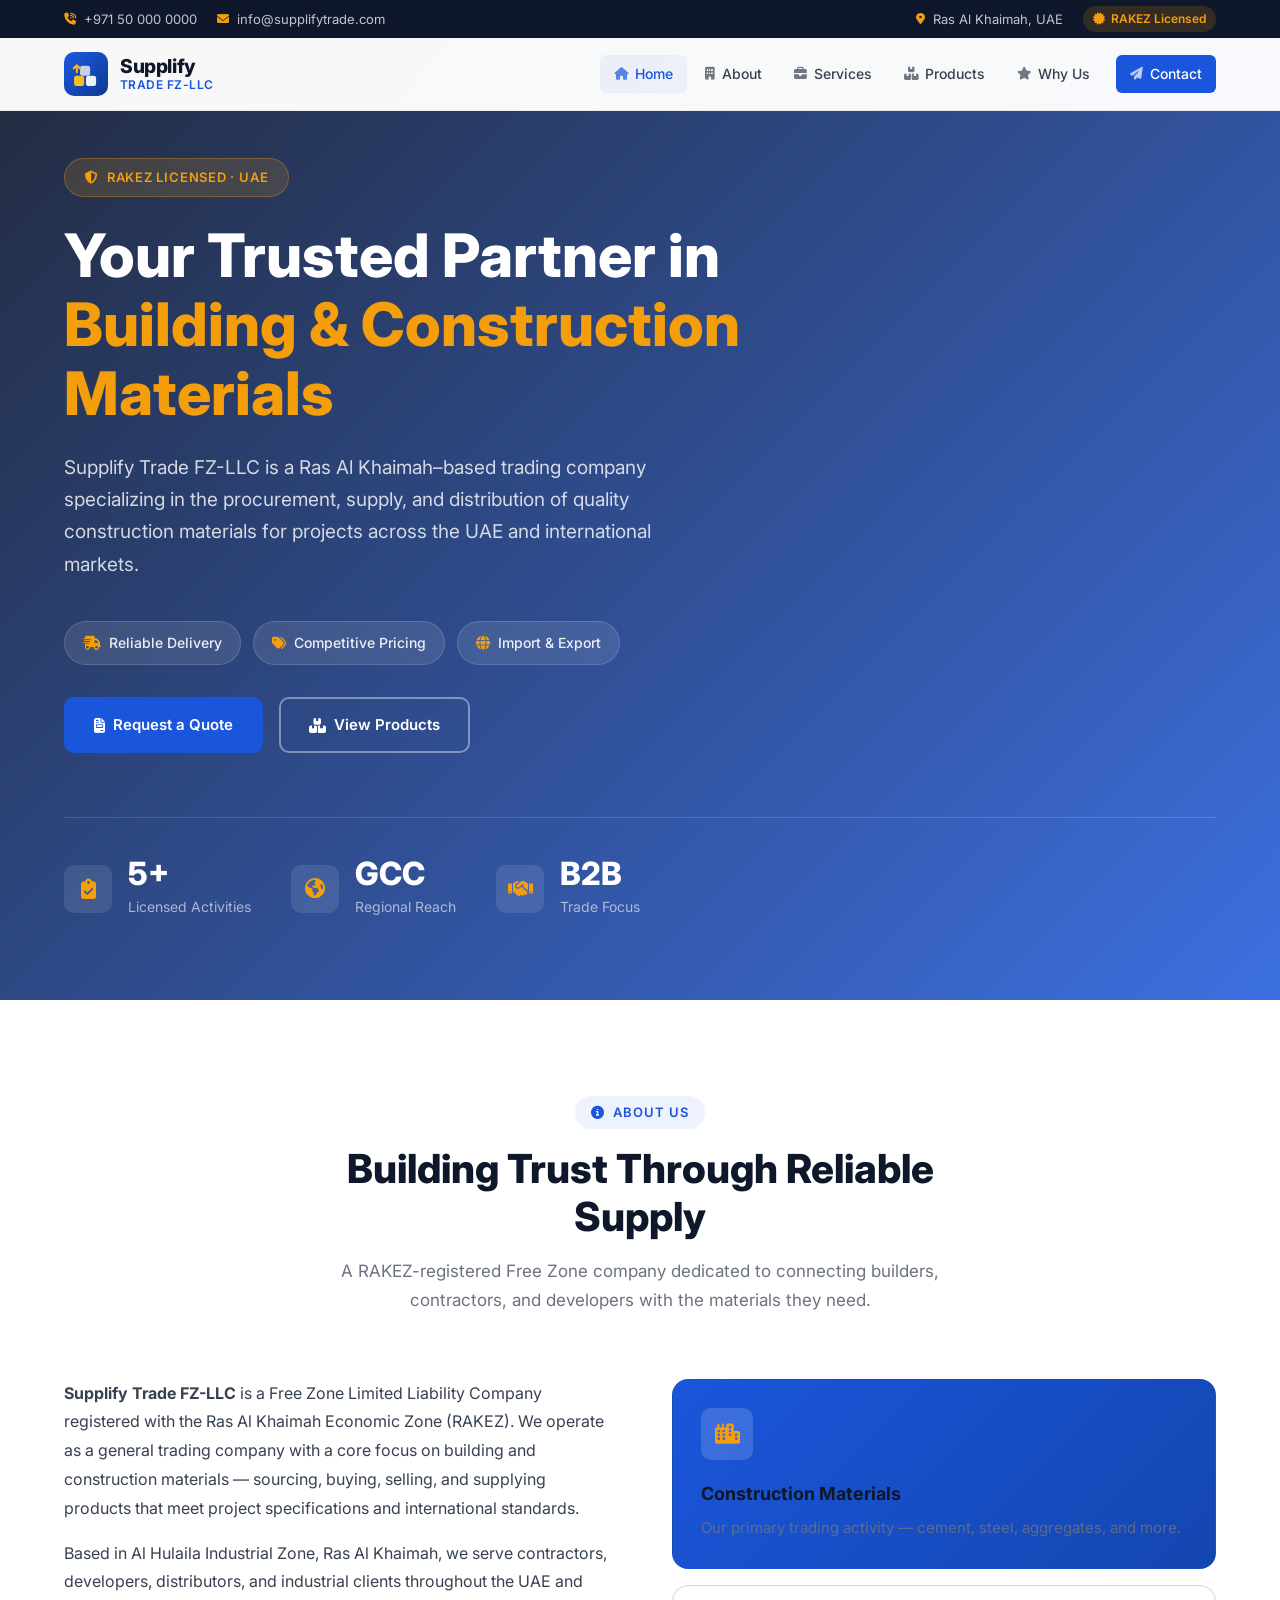
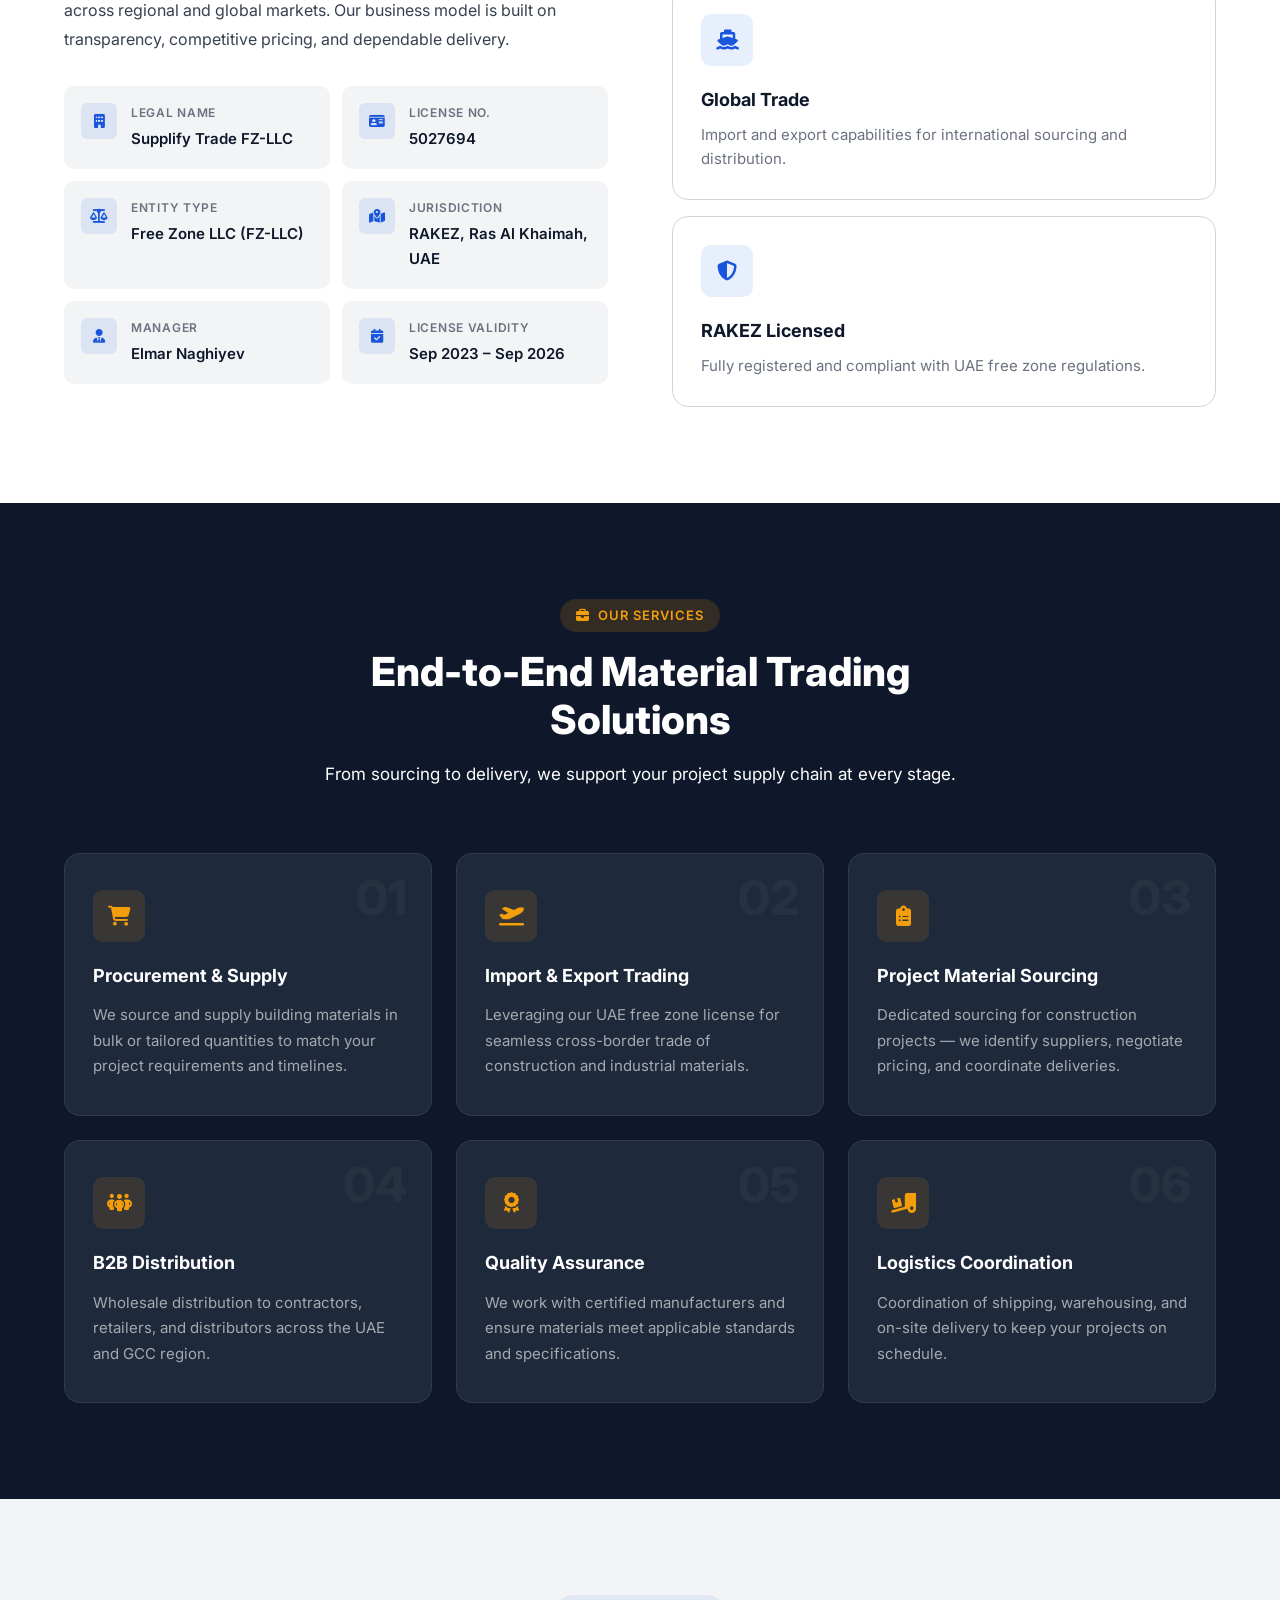
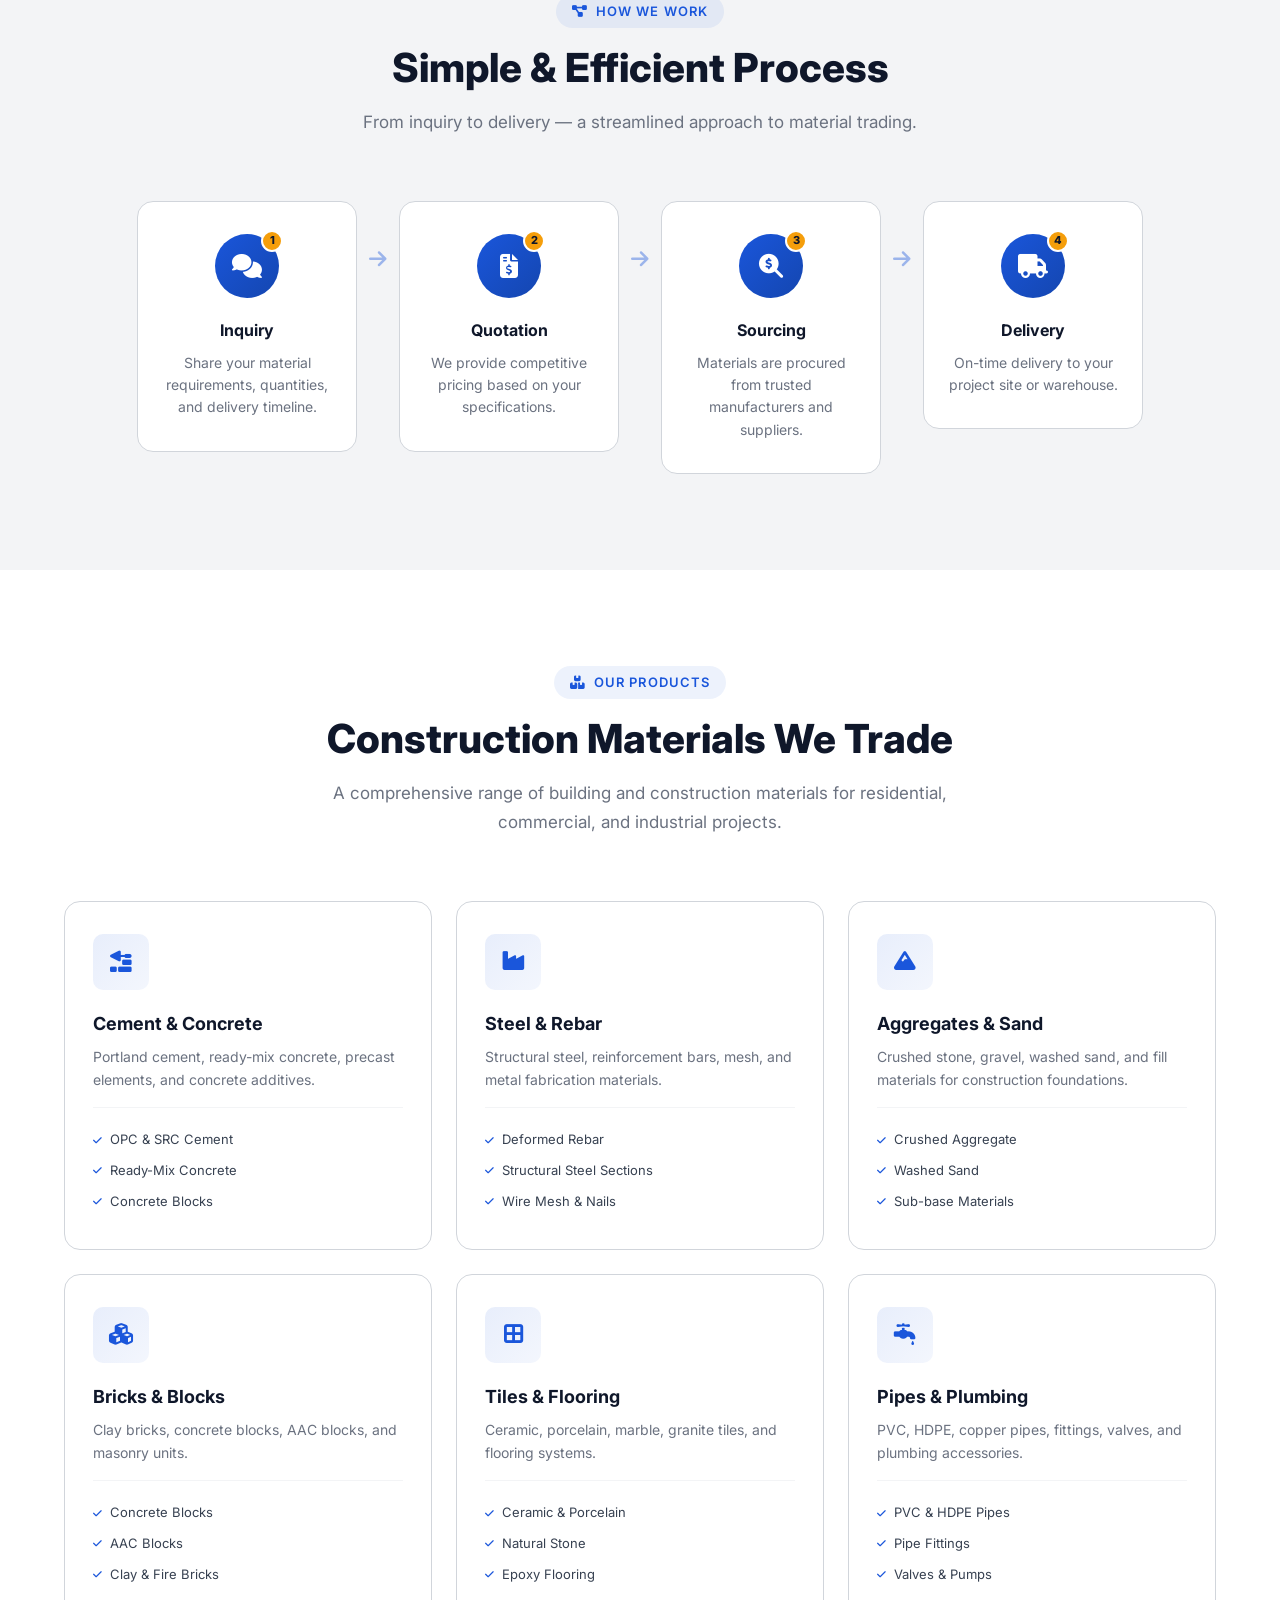
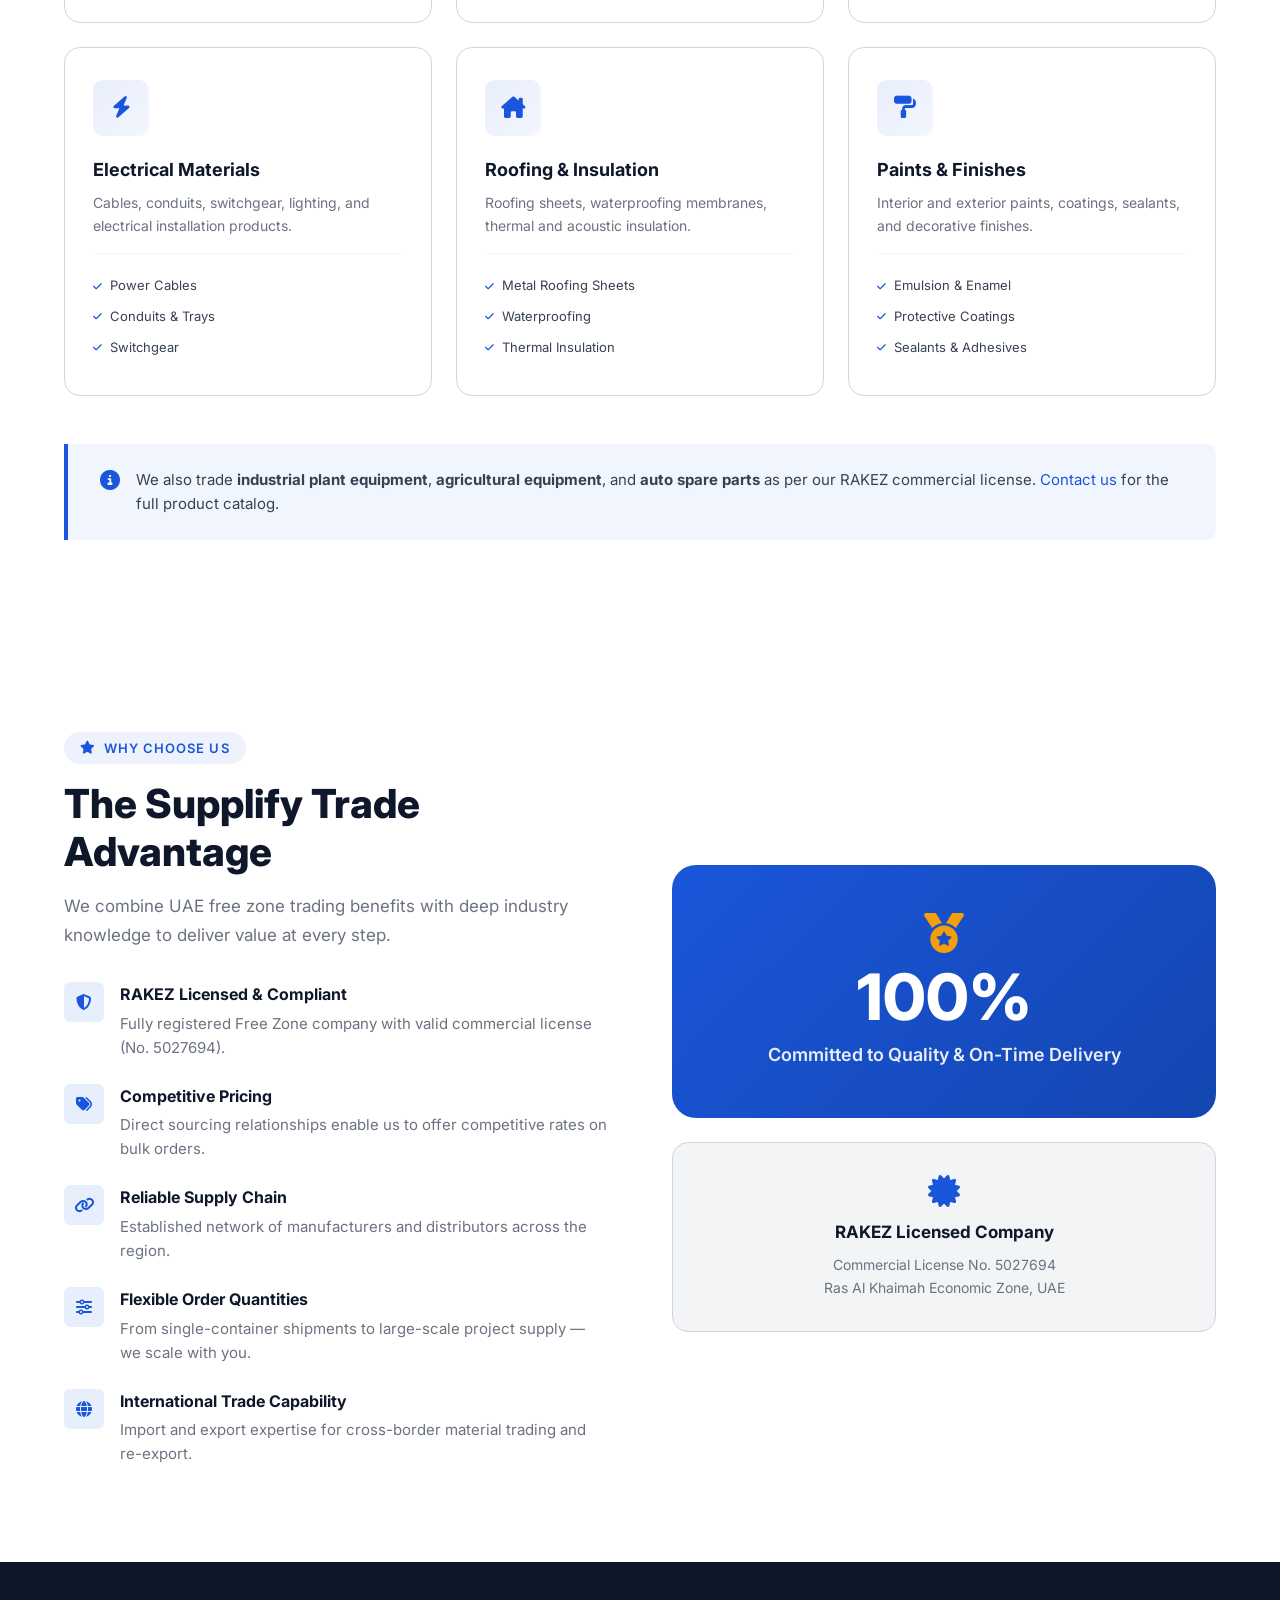
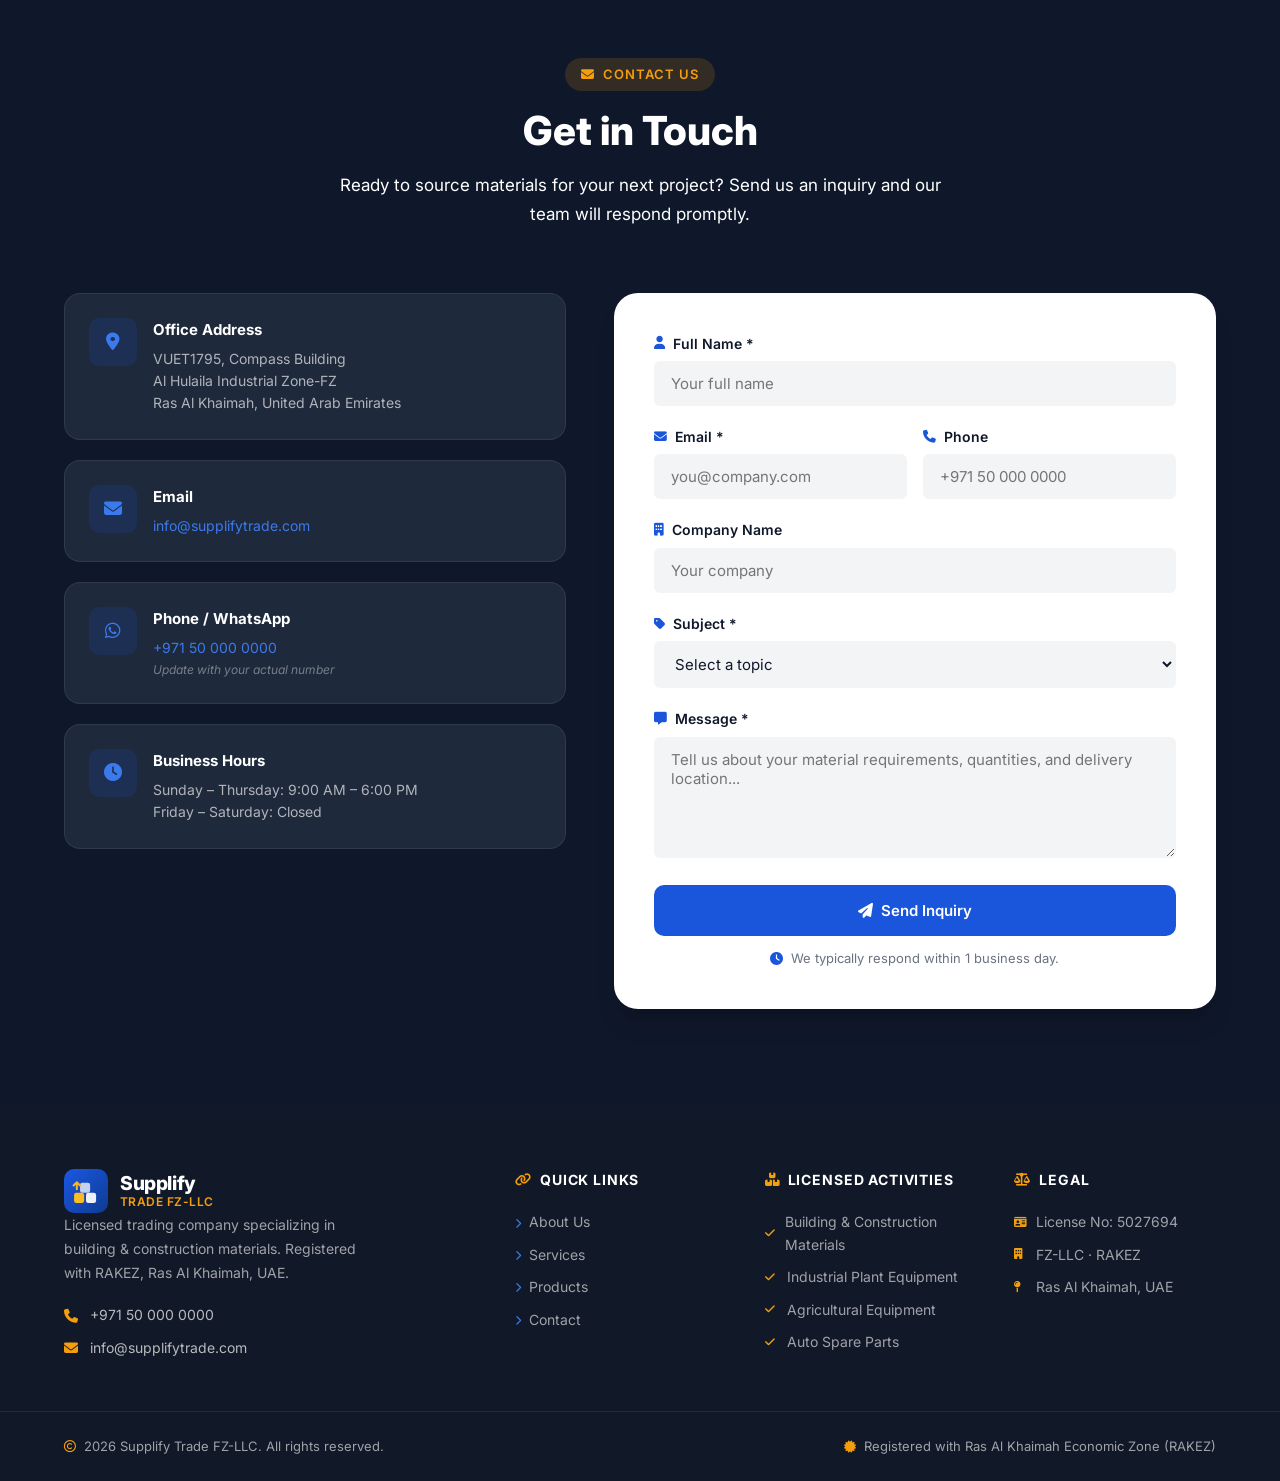
==== index.html @ f65ae699 "Add Supplify Trade FZ-LLC company website. Static site for construction materials trading with servi" ====
<!DOCTYPE html>
<html lang="en">
<head>
  <meta charset="UTF-8">
  <meta name="viewport" content="width=device-width, initial-scale=1.0">
  <meta name="description" content="Supplify Trade FZ-LLC — Licensed trading company in Ras Al Khaimah, UAE. We buy, sell, and supply building & construction materials across the GCC and beyond.">
  <meta name="keywords" content="construction materials, building supplies, UAE, Ras Al Khaimah, RAKEZ, cement, steel, trading">
  <title>Supplify Trade FZ-LLC | Building & Construction Materials Trading</title>
  <link rel="icon" href="assets/logo-icon.svg" type="image/svg+xml">
  <link rel="preconnect" href="https://fonts.googleapis.com">
  <link rel="preconnect" href="https://fonts.gstatic.com" crossorigin>
  <link href="https://fonts.googleapis.com/css2?family=Inter:wght@400;500;600;700;800&display=swap" rel="stylesheet">
  <link rel="stylesheet" href="https://cdnjs.cloudflare.com/ajax/libs/font-awesome/6.5.2/css/all.min.css">
  <link rel="stylesheet" href="css/style.css">
</head>
<body>

  <!-- Header -->
  <header class="header" id="header">
    <div class="topbar">
      <div class="container topbar__inner">
        <div class="topbar__left">
          <a href="tel:+971500000000" class="topbar__item">
            <i class="fa-solid fa-phone-volume"></i>
            <span>+971 50 000 0000</span>
          </a>
          <a href="mailto:info@supplifytrade.com" class="topbar__item">
            <i class="fa-solid fa-envelope"></i>
            <span>info@supplifytrade.com</span>
          </a>
        </div>
        <div class="topbar__right">
          <span class="topbar__item">
            <i class="fa-solid fa-location-dot"></i>
            <span>Ras Al Khaimah, UAE</span>
          </span>
          <span class="topbar__badge">
            <i class="fa-solid fa-certificate"></i>
            RAKEZ Licensed
          </span>
        </div>
      </div>
    </div>
    <nav class="nav container">
      <a href="#home" class="brand">
        <img src="assets/logo-icon.svg" alt="" class="brand__icon" width="44" height="44">
        <span class="brand__text">
          <span class="brand__name">Supplify</span>
          <span class="brand__tagline">Trade FZ-LLC</span>
        </span>
      </a>

      <div class="nav__menu" id="nav-menu">
        <ul class="nav__list">
          <li><a href="#home" class="nav__link active"><i class="fa-solid fa-house"></i> Home</a></li>
          <li><a href="#about" class="nav__link"><i class="fa-solid fa-building"></i> About</a></li>
          <li><a href="#services" class="nav__link"><i class="fa-solid fa-briefcase"></i> Services</a></li>
          <li><a href="#products" class="nav__link"><i class="fa-solid fa-boxes-stacked"></i> Products</a></li>
          <li><a href="#why-us" class="nav__link"><i class="fa-solid fa-star"></i> Why Us</a></li>
          <li><a href="#contact" class="nav__link nav__link--cta"><i class="fa-solid fa-paper-plane"></i> Contact</a></li>
        </ul>
        <button class="nav__close" id="nav-close" aria-label="Close menu">
          <i class="fa-solid fa-xmark"></i>
        </button>
      </div>

      <button class="nav__toggle" id="nav-toggle" aria-label="Open menu">
        <span></span><span></span><span></span>
      </button>
    </nav>
  </header>

  <main>
    <!-- Hero -->
    <section class="hero" id="home">
      <div class="hero__bg"></div>
      <div class="container hero__content">
        <div class="hero__badge">
          <i class="fa-solid fa-shield-halved"></i>
          RAKEZ Licensed · UAE
        </div>
        <h1 class="hero__title">
          Your Trusted Partner in<br>
          <span class="hero__title-accent">Building & Construction Materials</span>
        </h1>
        <p class="hero__subtitle">
          Supplify Trade FZ-LLC is a Ras Al Khaimah–based trading company specializing in the procurement, supply, and distribution of quality construction materials for projects across the UAE and international markets.
        </p>

        <div class="hero__features">
          <div class="hero__feature">
            <i class="fa-solid fa-truck-fast"></i>
            <span>Reliable Delivery</span>
          </div>
          <div class="hero__feature">
            <i class="fa-solid fa-tags"></i>
            <span>Competitive Pricing</span>
          </div>
          <div class="hero__feature">
            <i class="fa-solid fa-globe"></i>
            <span>Import & Export</span>
          </div>
        </div>

        <div class="hero__actions">
          <a href="#contact" class="btn btn--primary">
            <i class="fa-solid fa-file-invoice"></i>
            Request a Quote
          </a>
          <a href="#products" class="btn btn--outline">
            <i class="fa-solid fa-boxes-stacked"></i>
            View Products
          </a>
        </div>

        <div class="hero__stats">
          <div class="hero__stat">
            <div class="hero__stat-icon"><i class="fa-solid fa-clipboard-check"></i></div>
            <div>
              <span class="hero__stat-number">5+</span>
              <span class="hero__stat-label">Licensed Activities</span>
            </div>
          </div>
          <div class="hero__stat">
            <div class="hero__stat-icon"><i class="fa-solid fa-earth-americas"></i></div>
            <div>
              <span class="hero__stat-number">GCC</span>
              <span class="hero__stat-label">Regional Reach</span>
            </div>
          </div>
          <div class="hero__stat">
            <div class="hero__stat-icon"><i class="fa-solid fa-handshake"></i></div>
            <div>
              <span class="hero__stat-number">B2B</span>
              <span class="hero__stat-label">Trade Focus</span>
            </div>
          </div>
        </div>
      </div>
    </section>

    <!-- About -->
    <section class="section about" id="about">
      <div class="container">
        <div class="section__header">
          <span class="section__tag"><i class="fa-solid fa-circle-info"></i> About Us</span>
          <h2 class="section__title">Building Trust Through Reliable Supply</h2>
          <p class="section__desc">A RAKEZ-registered Free Zone company dedicated to connecting builders, contractors, and developers with the materials they need.</p>
        </div>

        <div class="about__grid">
          <div class="about__content">
            <p>
              <strong>Supplify Trade FZ-LLC</strong> is a Free Zone Limited Liability Company registered with the Ras Al Khaimah Economic Zone (RAKEZ). We operate as a general trading company with a core focus on building and construction materials — sourcing, buying, selling, and supplying products that meet project specifications and international standards.
            </p>
            <p>
              Based in Al Hulaila Industrial Zone, Ras Al Khaimah, we serve contractors, developers, distributors, and industrial clients throughout the UAE and across regional and global markets. Our business model is built on transparency, competitive pricing, and dependable delivery.
            </p>

            <div class="about__details">
              <div class="about__detail">
                <i class="fa-solid fa-building about__detail-icon"></i>
                <div>
                  <span class="about__detail-label">Legal Name</span>
                  <span class="about__detail-value">Supplify Trade FZ-LLC</span>
                </div>
              </div>
              <div class="about__detail">
                <i class="fa-solid fa-id-card about__detail-icon"></i>
                <div>
                  <span class="about__detail-label">License No.</span>
                  <span class="about__detail-value">5027694</span>
                </div>
              </div>
              <div class="about__detail">
                <i class="fa-solid fa-scale-balanced about__detail-icon"></i>
                <div>
                  <span class="about__detail-label">Entity Type</span>
                  <span class="about__detail-value">Free Zone LLC (FZ-LLC)</span>
                </div>
              </div>
              <div class="about__detail">
                <i class="fa-solid fa-map-location-dot about__detail-icon"></i>
                <div>
                  <span class="about__detail-label">Jurisdiction</span>
                  <span class="about__detail-value">RAKEZ, Ras Al Khaimah, UAE</span>
                </div>
              </div>
              <div class="about__detail">
                <i class="fa-solid fa-user-tie about__detail-icon"></i>
                <div>
                  <span class="about__detail-label">Manager</span>
                  <span class="about__detail-value">Elmar Naghiyev</span>
                </div>
              </div>
              <div class="about__detail">
                <i class="fa-solid fa-calendar-check about__detail-icon"></i>
                <div>
                  <span class="about__detail-label">License Validity</span>
                  <span class="about__detail-value">Sep 2023 – Sep 2026</span>
                </div>
              </div>
            </div>
          </div>

          <div class="about__visual">
            <div class="about__card about__card--primary">
              <div class="icon-box icon-box--light">
                <i class="fa-solid fa-city"></i>
              </div>
              <h3>Construction Materials</h3>
              <p>Our primary trading activity — cement, steel, aggregates, and more.</p>
            </div>
            <div class="about__card">
              <div class="icon-box">
                <i class="fa-solid fa-ship"></i>
              </div>
              <h3>Global Trade</h3>
              <p>Import and export capabilities for international sourcing and distribution.</p>
            </div>
            <div class="about__card">
              <div class="icon-box">
                <i class="fa-solid fa-shield-halved"></i>
              </div>
              <h3>RAKEZ Licensed</h3>
              <p>Fully registered and compliant with UAE free zone regulations.</p>
            </div>
          </div>
        </div>
      </div>
    </section>

    <!-- Services -->
    <section class="section services" id="services">
      <div class="container">
        <div class="section__header section__header--light">
          <span class="section__tag section__tag--light"><i class="fa-solid fa-briefcase"></i> Our Services</span>
          <h2 class="section__title section__title--light">End-to-End Material Trading Solutions</h2>
          <p class="section__desc section__desc--light">From sourcing to delivery, we support your project supply chain at every stage.</p>
        </div>

        <div class="services__grid">
          <div class="service-card">
            <div class="service-card__number">01</div>
            <div class="icon-box icon-box--accent">
              <i class="fa-solid fa-cart-shopping"></i>
            </div>
            <h3 class="service-card__title">Procurement & Supply</h3>
            <p class="service-card__desc">We source and supply building materials in bulk or tailored quantities to match your project requirements and timelines.</p>
          </div>

          <div class="service-card">
            <div class="service-card__number">02</div>
            <div class="icon-box icon-box--accent">
              <i class="fa-solid fa-plane-departure"></i>
            </div>
            <h3 class="service-card__title">Import & Export Trading</h3>
            <p class="service-card__desc">Leveraging our UAE free zone license for seamless cross-border trade of construction and industrial materials.</p>
          </div>

          <div class="service-card">
            <div class="service-card__number">03</div>
            <div class="icon-box icon-box--accent">
              <i class="fa-solid fa-clipboard-list"></i>
            </div>
            <h3 class="service-card__title">Project Material Sourcing</h3>
            <p class="service-card__desc">Dedicated sourcing for construction projects — we identify suppliers, negotiate pricing, and coordinate deliveries.</p>
          </div>

          <div class="service-card">
            <div class="service-card__number">04</div>
            <div class="icon-box icon-box--accent">
              <i class="fa-solid fa-people-group"></i>
            </div>
            <h3 class="service-card__title">B2B Distribution</h3>
            <p class="service-card__desc">Wholesale distribution to contractors, retailers, and distributors across the UAE and GCC region.</p>
          </div>

          <div class="service-card">
            <div class="service-card__number">05</div>
            <div class="icon-box icon-box--accent">
              <i class="fa-solid fa-award"></i>
            </div>
            <h3 class="service-card__title">Quality Assurance</h3>
            <p class="service-card__desc">We work with certified manufacturers and ensure materials meet applicable standards and specifications.</p>
          </div>

          <div class="service-card">
            <div class="service-card__number">06</div>
            <div class="icon-box icon-box--accent">
              <i class="fa-solid fa-truck-ramp-box"></i>
            </div>
            <h3 class="service-card__title">Logistics Coordination</h3>
            <p class="service-card__desc">Coordination of shipping, warehousing, and on-site delivery to keep your projects on schedule.</p>
          </div>
        </div>
      </div>
    </section>

    <!-- How We Work -->
    <section class="section process" id="process">
      <div class="container">
        <div class="section__header">
          <span class="section__tag"><i class="fa-solid fa-diagram-project"></i> How We Work</span>
          <h2 class="section__title">Simple & Efficient Process</h2>
          <p class="section__desc">From inquiry to delivery — a streamlined approach to material trading.</p>
        </div>

        <div class="process__grid">
          <div class="process__step">
            <div class="process__step-icon">
              <i class="fa-solid fa-comments"></i>
              <span class="process__step-num">1</span>
            </div>
            <h3>Inquiry</h3>
            <p>Share your material requirements, quantities, and delivery timeline.</p>
          </div>
          <div class="process__arrow"><i class="fa-solid fa-arrow-right"></i></div>
          <div class="process__step">
            <div class="process__step-icon">
              <i class="fa-solid fa-file-invoice-dollar"></i>
              <span class="process__step-num">2</span>
            </div>
            <h3>Quotation</h3>
            <p>We provide competitive pricing based on your specifications.</p>
          </div>
          <div class="process__arrow"><i class="fa-solid fa-arrow-right"></i></div>
          <div class="process__step">
            <div class="process__step-icon">
              <i class="fa-solid fa-magnifying-glass-dollar"></i>
              <span class="process__step-num">3</span>
            </div>
            <h3>Sourcing</h3>
            <p>Materials are procured from trusted manufacturers and suppliers.</p>
          </div>
          <div class="process__arrow"><i class="fa-solid fa-arrow-right"></i></div>
          <div class="process__step">
            <div class="process__step-icon">
              <i class="fa-solid fa-truck"></i>
              <span class="process__step-num">4</span>
            </div>
            <h3>Delivery</h3>
            <p>On-time delivery to your project site or warehouse.</p>
          </div>
        </div>
      </div>
    </section>

    <!-- Products -->
    <section class="section products" id="products">
      <div class="container">
        <div class="section__header">
          <span class="section__tag"><i class="fa-solid fa-boxes-stacked"></i> Our Products</span>
          <h2 class="section__title">Construction Materials We Trade</h2>
          <p class="section__desc">A comprehensive range of building and construction materials for residential, commercial, and industrial projects.</p>
        </div>

        <div class="products__grid">
          <div class="product-card">
            <div class="icon-box icon-box--product">
              <i class="fa-solid fa-trowel-bricks"></i>
            </div>
            <h3 class="product-card__title">Cement & Concrete</h3>
            <p class="product-card__desc">Portland cement, ready-mix concrete, precast elements, and concrete additives.</p>
            <ul class="product-card__list">
              <li><i class="fa-solid fa-check"></i> OPC & SRC Cement</li>
              <li><i class="fa-solid fa-check"></i> Ready-Mix Concrete</li>
              <li><i class="fa-solid fa-check"></i> Concrete Blocks</li>
            </ul>
          </div>

          <div class="product-card">
            <div class="icon-box icon-box--product">
              <i class="fa-solid fa-industry"></i>
            </div>
            <h3 class="product-card__title">Steel & Rebar</h3>
            <p class="product-card__desc">Structural steel, reinforcement bars, mesh, and metal fabrication materials.</p>
            <ul class="product-card__list">
              <li><i class="fa-solid fa-check"></i> Deformed Rebar</li>
              <li><i class="fa-solid fa-check"></i> Structural Steel Sections</li>
              <li><i class="fa-solid fa-check"></i> Wire Mesh & Nails</li>
            </ul>
          </div>

          <div class="product-card">
            <div class="icon-box icon-box--product">
              <i class="fa-solid fa-mountain"></i>
            </div>
            <h3 class="product-card__title">Aggregates & Sand</h3>
            <p class="product-card__desc">Crushed stone, gravel, washed sand, and fill materials for construction foundations.</p>
            <ul class="product-card__list">
              <li><i class="fa-solid fa-check"></i> Crushed Aggregate</li>
              <li><i class="fa-solid fa-check"></i> Washed Sand</li>
              <li><i class="fa-solid fa-check"></i> Sub-base Materials</li>
            </ul>
          </div>

          <div class="product-card">
            <div class="icon-box icon-box--product">
              <i class="fa-solid fa-cubes"></i>
            </div>
            <h3 class="product-card__title">Bricks & Blocks</h3>
            <p class="product-card__desc">Clay bricks, concrete blocks, AAC blocks, and masonry units.</p>
            <ul class="product-card__list">
              <li><i class="fa-solid fa-check"></i> Concrete Blocks</li>
              <li><i class="fa-solid fa-check"></i> AAC Blocks</li>
              <li><i class="fa-solid fa-check"></i> Clay & Fire Bricks</li>
            </ul>
          </div>

          <div class="product-card">
            <div class="icon-box icon-box--product">
              <i class="fa-solid fa-border-all"></i>
            </div>
            <h3 class="product-card__title">Tiles & Flooring</h3>
            <p class="product-card__desc">Ceramic, porcelain, marble, granite tiles, and flooring systems.</p>
            <ul class="product-card__list">
              <li><i class="fa-solid fa-check"></i> Ceramic & Porcelain</li>
              <li><i class="fa-solid fa-check"></i> Natural Stone</li>
              <li><i class="fa-solid fa-check"></i> Epoxy Flooring</li>
            </ul>
          </div>

          <div class="product-card">
            <div class="icon-box icon-box--product">
              <i class="fa-solid fa-faucet-drip"></i>
            </div>
            <h3 class="product-card__title">Pipes & Plumbing</h3>
            <p class="product-card__desc">PVC, HDPE, copper pipes, fittings, valves, and plumbing accessories.</p>
            <ul class="product-card__list">
              <li><i class="fa-solid fa-check"></i> PVC & HDPE Pipes</li>
              <li><i class="fa-solid fa-check"></i> Pipe Fittings</li>
              <li><i class="fa-solid fa-check"></i> Valves & Pumps</li>
            </ul>
          </div>

          <div class="product-card">
            <div class="icon-box icon-box--product">
              <i class="fa-solid fa-bolt"></i>
            </div>
            <h3 class="product-card__title">Electrical Materials</h3>
            <p class="product-card__desc">Cables, conduits, switchgear, lighting, and electrical installation products.</p>
            <ul class="product-card__list">
              <li><i class="fa-solid fa-check"></i> Power Cables</li>
              <li><i class="fa-solid fa-check"></i> Conduits & Trays</li>
              <li><i class="fa-solid fa-check"></i> Switchgear</li>
            </ul>
          </div>

          <div class="product-card">
            <div class="icon-box icon-box--product">
              <i class="fa-solid fa-house-chimney"></i>
            </div>
            <h3 class="product-card__title">Roofing & Insulation</h3>
            <p class="product-card__desc">Roofing sheets, waterproofing membranes, thermal and acoustic insulation.</p>
            <ul class="product-card__list">
              <li><i class="fa-solid fa-check"></i> Metal Roofing Sheets</li>
              <li><i class="fa-solid fa-check"></i> Waterproofing</li>
              <li><i class="fa-solid fa-check"></i> Thermal Insulation</li>
            </ul>
          </div>

          <div class="product-card">
            <div class="icon-box icon-box--product">
              <i class="fa-solid fa-paint-roller"></i>
            </div>
            <h3 class="product-card__title">Paints & Finishes</h3>
            <p class="product-card__desc">Interior and exterior paints, coatings, sealants, and decorative finishes.</p>
            <ul class="product-card__list">
              <li><i class="fa-solid fa-check"></i> Emulsion & Enamel</li>
              <li><i class="fa-solid fa-check"></i> Protective Coatings</li>
              <li><i class="fa-solid fa-check"></i> Sealants & Adhesives</li>
            </ul>
          </div>
        </div>

        <div class="products__note">
          <i class="fa-solid fa-circle-info"></i>
          <p>We also trade <strong>industrial plant equipment</strong>, <strong>agricultural equipment</strong>, and <strong>auto spare parts</strong> as per our RAKEZ commercial license. <a href="#contact">Contact us</a> for the full product catalog.</p>
        </div>
      </div>
    </section>

    <!-- Why Us -->
    <section class="section why-us" id="why-us">
      <div class="container">
        <div class="why-us__grid">
          <div class="why-us__content">
            <span class="section__tag"><i class="fa-solid fa-star"></i> Why Choose Us</span>
            <h2 class="section__title">The Supplify Trade Advantage</h2>
            <p class="section__desc">We combine UAE free zone trading benefits with deep industry knowledge to deliver value at every step.</p>

            <div class="why-us__items">
              <div class="why-us__item">
                <div class="why-us__item-icon"><i class="fa-solid fa-shield-halved"></i></div>
                <div>
                  <h4>RAKEZ Licensed & Compliant</h4>
                  <p>Fully registered Free Zone company with valid commercial license (No. 5027694).</p>
                </div>
              </div>
              <div class="why-us__item">
                <div class="why-us__item-icon"><i class="fa-solid fa-tags"></i></div>
                <div>
                  <h4>Competitive Pricing</h4>
                  <p>Direct sourcing relationships enable us to offer competitive rates on bulk orders.</p>
                </div>
              </div>
              <div class="why-us__item">
                <div class="why-us__item-icon"><i class="fa-solid fa-link"></i></div>
                <div>
                  <h4>Reliable Supply Chain</h4>
                  <p>Established network of manufacturers and distributors across the region.</p>
                </div>
              </div>
              <div class="why-us__item">
                <div class="why-us__item-icon"><i class="fa-solid fa-sliders"></i></div>
                <div>
                  <h4>Flexible Order Quantities</h4>
                  <p>From single-container shipments to large-scale project supply — we scale with you.</p>
                </div>
              </div>
              <div class="why-us__item">
                <div class="why-us__item-icon"><i class="fa-solid fa-globe"></i></div>
                <div>
                  <h4>International Trade Capability</h4>
                  <p>Import and export expertise for cross-border material trading and re-export.</p>
                </div>
              </div>
            </div>
          </div>

          <div class="why-us__visual">
            <div class="why-us__highlight">
              <i class="fa-solid fa-medal why-us__highlight-icon"></i>
              <span class="why-us__highlight-number">100%</span>
              <span class="why-us__highlight-text">Committed to Quality & On-Time Delivery</span>
            </div>
            <div class="why-us__trust">
              <i class="fa-solid fa-certificate"></i>
              <h4>RAKEZ Licensed Company</h4>
              <p>Commercial License No. 5027694<br>Ras Al Khaimah Economic Zone, UAE</p>
            </div>
          </div>
        </div>
      </div>
    </section>

    <!-- Contact -->
    <section class="section contact" id="contact">
      <div class="container">
        <div class="section__header section__header--light">
          <span class="section__tag section__tag--light"><i class="fa-solid fa-envelope"></i> Contact Us</span>
          <h2 class="section__title section__title--light">Get in Touch</h2>
          <p class="section__desc section__desc--light">Ready to source materials for your next project? Send us an inquiry and our team will respond promptly.</p>
        </div>

        <div class="contact__grid">
          <div class="contact__info">
            <div class="contact__card">
              <div class="icon-box icon-box--contact">
                <i class="fa-solid fa-location-dot"></i>
              </div>
              <div>
                <h4>Office Address</h4>
                <p>VUET1795, Compass Building<br>Al Hulaila Industrial Zone-FZ<br>Ras Al Khaimah, United Arab Emirates</p>
              </div>
            </div>

            <div class="contact__card">
              <div class="icon-box icon-box--contact">
                <i class="fa-solid fa-envelope"></i>
              </div>
              <div>
                <h4>Email</h4>
                <p><a href="mailto:info@supplifytrade.com">info@supplifytrade.com</a></p>
              </div>
            </div>

            <div class="contact__card">
              <div class="icon-box icon-box--contact">
                <i class="fa-brands fa-whatsapp"></i>
              </div>
              <div>
                <h4>Phone / WhatsApp</h4>
                <p><a href="tel:+971500000000">+971 50 000 0000</a></p>
                <p class="contact__note">Update with your actual number</p>
              </div>
            </div>

            <div class="contact__card">
              <div class="icon-box icon-box--contact">
                <i class="fa-solid fa-clock"></i>
              </div>
              <div>
                <h4>Business Hours</h4>
                <p>Sunday – Thursday: 9:00 AM – 6:00 PM<br>Friday – Saturday: Closed</p>
              </div>
            </div>
          </div>

          <form class="contact__form" id="contact-form">
            <div class="form__group">
              <label for="name"><i class="fa-solid fa-user"></i> Full Name *</label>
              <input type="text" id="name" name="name" required placeholder="Your full name">
            </div>
            <div class="form__row">
              <div class="form__group">
                <label for="email"><i class="fa-solid fa-envelope"></i> Email *</label>
                <input type="email" id="email" name="email" required placeholder="you@company.com">
              </div>
              <div class="form__group">
                <label for="phone"><i class="fa-solid fa-phone"></i> Phone</label>
                <input type="tel" id="phone" name="phone" placeholder="+971 50 000 0000">
              </div>
            </div>
            <div class="form__group">
              <label for="company"><i class="fa-solid fa-building"></i> Company Name</label>
              <input type="text" id="company" name="company" placeholder="Your company">
            </div>
            <div class="form__group">
              <label for="subject"><i class="fa-solid fa-tag"></i> Subject *</label>
              <select id="subject" name="subject" required>
                <option value="">Select a topic</option>
                <option value="quote">Request a Quote</option>
                <option value="products">Product Inquiry</option>
                <option value="partnership">Partnership / Distribution</option>
                <option value="other">Other</option>
              </select>
            </div>
            <div class="form__group">
              <label for="message"><i class="fa-solid fa-message"></i> Message *</label>
              <textarea id="message" name="message" rows="5" required placeholder="Tell us about your material requirements, quantities, and delivery location..."></textarea>
            </div>
            <button type="submit" class="btn btn--primary btn--full">
              <i class="fa-solid fa-paper-plane"></i>
              Send Inquiry
            </button>
            <p class="form__note"><i class="fa-solid fa-clock"></i> We typically respond within 1 business day.</p>
          </form>
        </div>
      </div>
    </section>
  </main>

  <!-- Footer -->
  <footer class="footer">
    <div class="container footer__grid">
      <div class="footer__brand">
        <a href="#home" class="brand brand--light">
          <img src="assets/logo-icon.svg" alt="" class="brand__icon" width="48" height="48">
          <span class="brand__text">
            <span class="brand__name">Supplify</span>
            <span class="brand__tagline">Trade FZ-LLC</span>
          </span>
        </a>
        <p class="footer__desc">Licensed trading company specializing in building & construction materials. Registered with RAKEZ, Ras Al Khaimah, UAE.</p>
        <div class="footer__contact">
          <a href="tel:+971500000000" class="footer__contact-item">
            <i class="fa-solid fa-phone"></i> +971 50 000 0000
          </a>
          <a href="mailto:info@supplifytrade.com" class="footer__contact-item">
            <i class="fa-solid fa-envelope"></i> info@supplifytrade.com
          </a>
        </div>
      </div>

      <div class="footer__links">
        <h4><i class="fa-solid fa-link"></i> Quick Links</h4>
        <ul>
          <li><a href="#about"><i class="fa-solid fa-chevron-right"></i> About Us</a></li>
          <li><a href="#services"><i class="fa-solid fa-chevron-right"></i> Services</a></li>
          <li><a href="#products"><i class="fa-solid fa-chevron-right"></i> Products</a></li>
          <li><a href="#contact"><i class="fa-solid fa-chevron-right"></i> Contact</a></li>
        </ul>
      </div>

      <div class="footer__links">
        <h4><i class="fa-solid fa-boxes-stacked"></i> Licensed Activities</h4>
        <ul>
          <li><i class="fa-solid fa-check"></i> Building & Construction Materials</li>
          <li><i class="fa-solid fa-check"></i> Industrial Plant Equipment</li>
          <li><i class="fa-solid fa-check"></i> Agricultural Equipment</li>
          <li><i class="fa-solid fa-check"></i> Auto Spare Parts</li>
        </ul>
      </div>

      <div class="footer__links">
        <h4><i class="fa-solid fa-scale-balanced"></i> Legal</h4>
        <ul>
          <li><i class="fa-solid fa-id-card"></i> License No: 5027694</li>
          <li><i class="fa-solid fa-building"></i> FZ-LLC · RAKEZ</li>
          <li><i class="fa-solid fa-map-pin"></i> Ras Al Khaimah, UAE</li>
        </ul>
      </div>
    </div>

    <div class="footer__bottom">
      <div class="container footer__bottom-inner">
        <p><i class="fa-regular fa-copyright"></i> 2026 Supplify Trade FZ-LLC. All rights reserved.</p>
        <p><i class="fa-solid fa-certificate"></i> Registered with Ras Al Khaimah Economic Zone (RAKEZ)</p>
      </div>
    </div>
  </footer>

  <script src="js/main.js"></script>
</body>
</html>
---- css/style.css ----
/* ===== Variables ===== */
:root {
  --color-primary: #1a56db;
  --color-primary-dark: #1446b0;
  --color-primary-light: #3b7aed;
  --color-accent: #f59e0b;
  --color-accent-dark: #d97706;
  --color-dark: #0f172a;
  --color-dark-2: #1e293b;
  --color-gray-900: #111827;
  --color-gray-700: #374151;
  --color-gray-500: #6b7280;
  --color-gray-300: #d1d5db;
  --color-gray-100: #f3f4f6;
  --color-white: #ffffff;
  --font-family: 'Inter', -apple-system, BlinkMacSystemFont, 'Segoe UI', sans-serif;
  --shadow-sm: 0 1px 2px rgba(0, 0, 0, 0.05);
  --shadow-md: 0 4px 6px -1px rgba(0, 0, 0, 0.1), 0 2px 4px -2px rgba(0, 0, 0, 0.1);
  --shadow-lg: 0 10px 15px -3px rgba(0, 0, 0, 0.1), 0 4px 6px -4px rgba(0, 0, 0, 0.1);
  --shadow-xl: 0 20px 25px -5px rgba(0, 0, 0, 0.1), 0 8px 10px -6px rgba(0, 0, 0, 0.1);
  --radius-sm: 6px;
  --radius-md: 10px;
  --radius-lg: 16px;
  --radius-xl: 24px;
  --transition: 0.3s ease;
  --topbar-height: 38px;
  --header-height: 72px;
  --header-total: calc(var(--topbar-height) + var(--header-height));
}

/* ===== Reset ===== */
*, *::before, *::after {
  box-sizing: border-box;
  margin: 0;
  padding: 0;
}

html {
  scroll-behavior: smooth;
  scroll-padding-top: var(--header-total);
}

body {
  font-family: var(--font-family);
  font-size: 16px;
  line-height: 1.6;
  color: var(--color-gray-700);
  background: var(--color-white);
  -webkit-font-smoothing: antialiased;
}

img {
  max-width: 100%;
  height: auto;
  display: block;
}

a {
  color: var(--color-primary);
  text-decoration: none;
  transition: color var(--transition);
}

a:hover {
  color: var(--color-primary-dark);
}

ul {
  list-style: none;
}

/* ===== Utilities ===== */
.container {
  width: 100%;
  max-width: 1200px;
  margin: 0 auto;
  padding: 0 24px;
}

.section {
  padding: 96px 0;
}

.section__header {
  text-align: center;
  max-width: 640px;
  margin: 0 auto 64px;
}

.section__header--light .section__title,
.section__header--light .section__desc {
  color: var(--color-white);
}

.section__tag {
  display: inline-flex;
  align-items: center;
  gap: 8px;
  font-size: 0.8125rem;
  font-weight: 600;
  text-transform: uppercase;
  letter-spacing: 0.08em;
  color: var(--color-primary);
  background: rgba(26, 86, 219, 0.08);
  padding: 6px 16px;
  border-radius: 100px;
  margin-bottom: 16px;
}

.section__tag--light {
  color: var(--color-accent);
  background: rgba(245, 158, 11, 0.15);
}

.section__title {
  font-size: clamp(1.75rem, 4vw, 2.5rem);
  font-weight: 800;
  color: var(--color-dark);
  line-height: 1.2;
  margin-bottom: 16px;
}

.section__desc {
  font-size: 1.0625rem;
  color: var(--color-gray-500);
  line-height: 1.7;
}

.section__desc--light {
  color: rgba(255, 255, 255, 0.75);
}

/* ===== Buttons ===== */
.btn {
  display: inline-flex;
  align-items: center;
  justify-content: center;
  gap: 8px;
  padding: 14px 28px;
  font-family: var(--font-family);
  font-size: 0.9375rem;
  font-weight: 600;
  border-radius: var(--radius-md);
  border: 2px solid transparent;
  cursor: pointer;
  transition: all var(--transition);
  text-decoration: none;
}

.btn--primary {
  background: var(--color-primary);
  color: var(--color-white);
  border-color: var(--color-primary);
}

.btn--primary:hover {
  background: var(--color-primary-dark);
  border-color: var(--color-primary-dark);
  color: var(--color-white);
  transform: translateY(-1px);
  box-shadow: var(--shadow-md);
}

.btn--outline {
  background: transparent;
  color: var(--color-white);
  border-color: rgba(255, 255, 255, 0.4);
}

.btn--outline:hover {
  background: rgba(255, 255, 255, 0.1);
  border-color: var(--color-white);
  color: var(--color-white);
}

.btn--full {
  width: 100%;
}

/* ===== Top Bar ===== */
.topbar {
  background: var(--color-dark);
  color: rgba(255, 255, 255, 0.75);
  font-size: 0.8125rem;
  height: var(--topbar-height);
  display: flex;
  align-items: center;
}

.topbar__inner {
  display: flex;
  align-items: center;
  justify-content: space-between;
  gap: 16px;
}

.topbar__left,
.topbar__right {
  display: flex;
  align-items: center;
  gap: 20px;
  flex-wrap: wrap;
}

.topbar__item {
  display: inline-flex;
  align-items: center;
  gap: 8px;
  color: rgba(255, 255, 255, 0.75);
  text-decoration: none;
  transition: color var(--transition);
}

a.topbar__item:hover {
  color: var(--color-white);
}

.topbar__item i {
  color: var(--color-accent);
  font-size: 0.75rem;
}

.topbar__badge {
  display: inline-flex;
  align-items: center;
  gap: 6px;
  padding: 3px 10px;
  background: rgba(245, 158, 11, 0.15);
  color: var(--color-accent);
  border-radius: 100px;
  font-weight: 600;
  font-size: 0.75rem;
}

/* ===== Brand / Logo ===== */
.brand {
  display: flex;
  align-items: center;
  gap: 12px;
  text-decoration: none;
}

.brand__icon {
  flex-shrink: 0;
  width: 44px;
  height: 44px;
}

.brand__text {
  display: flex;
  flex-direction: column;
  line-height: 1.2;
}

.brand__name {
  font-size: 1.2rem;
  font-weight: 800;
  color: var(--color-dark);
  letter-spacing: -0.02em;
}

.brand__tagline {
  font-size: 0.75rem;
  font-weight: 600;
  color: var(--color-primary);
  text-transform: uppercase;
  letter-spacing: 0.04em;
}

.brand--light .brand__name {
  color: var(--color-white);
}

.brand--light .brand__tagline {
  color: var(--color-accent);
}

/* ===== Icon Box ===== */
.icon-box {
  display: flex;
  align-items: center;
  justify-content: center;
  width: 52px;
  height: 52px;
  border-radius: var(--radius-md);
  background: rgba(26, 86, 219, 0.1);
  color: var(--color-primary);
  font-size: 1.25rem;
  margin-bottom: 20px;
  transition: all var(--transition);
}

.icon-box--light {
  background: rgba(255, 255, 255, 0.15);
  color: var(--color-accent);
}

.icon-box--accent {
  background: rgba(245, 158, 11, 0.12);
  color: var(--color-accent);
  margin-bottom: 20px;
}

.icon-box--product {
  background: linear-gradient(135deg, rgba(26, 86, 219, 0.1), rgba(26, 86, 219, 0.05));
  color: var(--color-primary);
  width: 56px;
  height: 56px;
  font-size: 1.35rem;
}

.icon-box--contact {
  flex-shrink: 0;
  width: 48px;
  height: 48px;
  margin-bottom: 0;
  background: rgba(26, 86, 219, 0.15);
  color: var(--color-primary-light);
  font-size: 1.125rem;
}

.product-card:hover .icon-box--product,
.about__card:hover .icon-box,
.service-card:hover .icon-box--accent {
  background: var(--color-primary);
  color: var(--color-white);
  transform: translateY(-2px);
}

.service-card:hover .icon-box--accent {
  background: var(--color-accent);
  color: var(--color-dark);
}

/* ===== Header / Nav ===== */
.header {
  position: fixed;
  top: 0;
  left: 0;
  width: 100%;
  z-index: 1000;
  background: rgba(255, 255, 255, 0.97);
  backdrop-filter: blur(12px);
  border-bottom: 1px solid rgba(0, 0, 0, 0.06);
  transition: box-shadow var(--transition);
}

.header.scrolled {
  box-shadow: var(--shadow-md);
}

.nav {
  display: flex;
  align-items: center;
  justify-content: space-between;
  height: var(--header-height);
}

.nav__list {
  display: flex;
  align-items: center;
  gap: 4px;
}

.nav__link {
  display: inline-flex;
  align-items: center;
  gap: 7px;
  padding: 8px 14px;
  font-size: 0.875rem;
  font-weight: 500;
  color: var(--color-gray-700);
  border-radius: var(--radius-sm);
  transition: all var(--transition);
}

.nav__link i {
  font-size: 0.8rem;
  opacity: 0.7;
}

.nav__link:hover,
.nav__link.active {
  color: var(--color-primary);
  background: rgba(26, 86, 219, 0.06);
}

.nav__link--cta {
  background: var(--color-primary);
  color: var(--color-white) !important;
  margin-left: 8px;
}

.nav__link--cta:hover {
  background: var(--color-primary-dark);
}

.nav__toggle,
.nav__close {
  display: none;
  background: none;
  border: none;
  cursor: pointer;
}

.nav__toggle {
  flex-direction: column;
  gap: 5px;
  padding: 4px;
}

.nav__toggle span {
  display: block;
  width: 24px;
  height: 2px;
  background: var(--color-dark);
  border-radius: 2px;
  transition: var(--transition);
}

.nav__close {
  display: none;
  position: absolute;
  top: 24px;
  right: 24px;
  font-size: 1.5rem;
  color: var(--color-dark);
  line-height: 1;
  width: 40px;
  height: 40px;
  align-items: center;
  justify-content: center;
  border-radius: 50%;
  background: var(--color-gray-100);
}

/* ===== Hero ===== */
.hero {
  position: relative;
  min-height: 100vh;
  display: flex;
  align-items: center;
  padding: calc(var(--header-total) + 48px) 0 80px;
  overflow: hidden;
}

.hero__bg {
  position: absolute;
  inset: 0;
  background:
    linear-gradient(135deg, rgba(15, 23, 42, 0.92) 0%, rgba(26, 86, 219, 0.85) 100%),
    url('data:image/svg+xml,<svg xmlns="http://www.w3.org/2000/svg" viewBox="0 0 80 80" width="80" height="80"><rect fill="%23ffffff" fill-opacity="0.03" width="40" height="40"/><rect fill="%23ffffff" fill-opacity="0.03" x="40" y="40" width="40" height="40"/></svg>');
  background-size: cover, 80px 80px;
  z-index: -1;
}

.hero__content {
  position: relative;
  z-index: 1;
}

.hero__badge {
  display: inline-flex;
  align-items: center;
  gap: 8px;
  font-size: 0.8125rem;
  font-weight: 600;
  letter-spacing: 0.06em;
  text-transform: uppercase;
  color: var(--color-accent);
  background: rgba(245, 158, 11, 0.15);
  border: 1px solid rgba(245, 158, 11, 0.3);
  padding: 8px 20px;
  border-radius: 100px;
  margin-bottom: 24px;
}

.hero__features {
  display: flex;
  flex-wrap: wrap;
  gap: 12px;
  margin-bottom: 32px;
}

.hero__feature {
  display: inline-flex;
  align-items: center;
  gap: 8px;
  padding: 10px 18px;
  background: rgba(255, 255, 255, 0.1);
  border: 1px solid rgba(255, 255, 255, 0.15);
  border-radius: 100px;
  color: rgba(255, 255, 255, 0.9);
  font-size: 0.875rem;
  font-weight: 500;
}

.hero__feature i {
  color: var(--color-accent);
  font-size: 0.875rem;
}

.hero__title {
  font-size: clamp(2.25rem, 5.5vw, 3.75rem);
  font-weight: 800;
  color: var(--color-white);
  line-height: 1.15;
  margin-bottom: 24px;
  max-width: 800px;
}

.hero__title-accent {
  color: var(--color-accent);
}

.hero__subtitle {
  font-size: clamp(1rem, 2vw, 1.1875rem);
  color: rgba(255, 255, 255, 0.8);
  line-height: 1.7;
  max-width: 600px;
  margin-bottom: 40px;
}

.hero__actions {
  display: flex;
  flex-wrap: wrap;
  gap: 16px;
  margin-bottom: 64px;
}

.hero__stats {
  display: flex;
  flex-wrap: wrap;
  gap: 40px;
  padding-top: 40px;
  border-top: 1px solid rgba(255, 255, 255, 0.15);
}

.hero__stat {
  display: flex;
  align-items: center;
  gap: 16px;
}

.hero__stat-icon {
  width: 48px;
  height: 48px;
  display: flex;
  align-items: center;
  justify-content: center;
  background: rgba(255, 255, 255, 0.1);
  border-radius: var(--radius-md);
  color: var(--color-accent);
  font-size: 1.25rem;
}

.hero__stat-number {
  display: block;
  font-size: 2rem;
  font-weight: 800;
  color: var(--color-white);
  line-height: 1;
  margin-bottom: 4px;
}

.hero__stat-label {
  font-size: 0.875rem;
  color: rgba(255, 255, 255, 0.6);
}

/* ===== About ===== */
.about__grid {
  display: grid;
  grid-template-columns: 1fr 1fr;
  gap: 64px;
  align-items: start;
}

.about__content p {
  margin-bottom: 16px;
  line-height: 1.8;
}

.about__details {
  display: grid;
  grid-template-columns: 1fr 1fr;
  gap: 12px;
  margin-top: 32px;
}

.about__detail {
  display: flex;
  align-items: flex-start;
  gap: 14px;
  padding: 16px;
  background: var(--color-gray-100);
  border-radius: var(--radius-md);
  border: 1px solid transparent;
  transition: all var(--transition);
}

.about__detail:hover {
  border-color: rgba(26, 86, 219, 0.2);
  background: var(--color-white);
  box-shadow: var(--shadow-sm);
}

.about__detail-icon {
  flex-shrink: 0;
  width: 36px;
  height: 36px;
  display: flex;
  align-items: center;
  justify-content: center;
  background: rgba(26, 86, 219, 0.1);
  color: var(--color-primary);
  border-radius: var(--radius-sm);
  font-size: 0.875rem;
}

.about__detail-label {
  display: block;
  font-size: 0.75rem;
  font-weight: 600;
  text-transform: uppercase;
  letter-spacing: 0.06em;
  color: var(--color-gray-500);
  margin-bottom: 4px;
}

.about__detail-value {
  font-size: 0.9375rem;
  font-weight: 600;
  color: var(--color-dark);
}

.about__visual {
  display: grid;
  gap: 16px;
}

.about__card {
  padding: 28px;
  background: var(--color-white);
  border: 1px solid var(--color-gray-300);
  border-radius: var(--radius-lg);
  transition: all var(--transition);
}

.about__card:hover {
  border-color: var(--color-primary);
  box-shadow: var(--shadow-md);
  transform: translateY(-2px);
}

.about__card--primary {
  background: linear-gradient(135deg, var(--color-primary), var(--color-primary-dark));
  border-color: transparent;
  color: var(--color-white);
}

.about__card--primary h3,
.about__card--primary p {
  color: var(--color-white);
}

.about__card--primary p {
  opacity: 0.85;
}

.about__card h3 {
  font-size: 1.125rem;
  font-weight: 700;
  color: var(--color-dark);
  margin-bottom: 8px;
}

.about__card p {
  font-size: 0.9375rem;
  color: var(--color-gray-500);
  line-height: 1.6;
}

/* ===== Services ===== */
.services {
  background: var(--color-dark);
}

.services__grid {
  display: grid;
  grid-template-columns: repeat(3, 1fr);
  gap: 24px;
}

.service-card {
  position: relative;
  padding: 36px 28px;
  background: var(--color-dark-2);
  border: 1px solid rgba(255, 255, 255, 0.08);
  border-radius: var(--radius-lg);
  transition: all var(--transition);
  overflow: hidden;
}

.service-card:hover {
  border-color: var(--color-primary);
  transform: translateY(-4px);
  box-shadow: 0 20px 40px rgba(0, 0, 0, 0.3);
}

.service-card__number {
  position: absolute;
  top: 20px;
  right: 24px;
  font-size: 3rem;
  font-weight: 800;
  color: rgba(255, 255, 255, 0.04);
  line-height: 1;
}

.service-card__title {
  font-size: 1.125rem;
  font-weight: 700;
  color: var(--color-white);
  margin-bottom: 12px;
}

.service-card__desc {
  font-size: 0.9375rem;
  color: rgba(255, 255, 255, 0.6);
  line-height: 1.7;
}

/* ===== Products ===== */
.products__grid {
  display: grid;
  grid-template-columns: repeat(3, 1fr);
  gap: 24px;
}

.product-card {
  padding: 32px 28px;
  background: var(--color-white);
  border: 1px solid var(--color-gray-300);
  border-radius: var(--radius-lg);
  transition: all var(--transition);
}

.product-card:hover {
  border-color: var(--color-primary);
  box-shadow: var(--shadow-lg);
  transform: translateY(-4px);
}

.product-card__title {
  font-size: 1.125rem;
  font-weight: 700;
  color: var(--color-dark);
  margin-bottom: 8px;
}

.product-card__desc {
  font-size: 0.875rem;
  color: var(--color-gray-500);
  line-height: 1.6;
  margin-bottom: 16px;
}

.product-card__list {
  padding-top: 16px;
  border-top: 1px solid var(--color-gray-100);
}

.product-card__list li {
  display: flex;
  align-items: center;
  gap: 8px;
  font-size: 0.8125rem;
  color: var(--color-gray-700);
  padding: 5px 0;
}

.product-card__list li i {
  color: var(--color-primary);
  font-size: 0.625rem;
}

.products__note {
  display: flex;
  align-items: flex-start;
  gap: 16px;
  margin-top: 48px;
  padding: 24px 32px;
  background: rgba(26, 86, 219, 0.06);
  border-left: 4px solid var(--color-primary);
  border-radius: 0 var(--radius-md) var(--radius-md) 0;
}

.products__note > i {
  flex-shrink: 0;
  color: var(--color-primary);
  font-size: 1.25rem;
  margin-top: 2px;
}

.products__note p {
  font-size: 0.9375rem;
  color: var(--color-gray-700);
}

/* ===== Why Us ===== */
.why-us__grid {
  display: grid;
  grid-template-columns: 1fr 1fr;
  gap: 64px;
  align-items: center;
}

.why-us__items {
  margin-top: 32px;
  display: flex;
  flex-direction: column;
  gap: 24px;
}

.why-us__item {
  display: flex;
  gap: 16px;
  align-items: flex-start;
}

.why-us__item-icon {
  flex-shrink: 0;
  width: 40px;
  height: 40px;
  display: flex;
  align-items: center;
  justify-content: center;
  background: rgba(26, 86, 219, 0.1);
  color: var(--color-primary);
  font-size: 1rem;
  border-radius: var(--radius-sm);
}

.why-us__item h4 {
  font-size: 1rem;
  font-weight: 700;
  color: var(--color-dark);
  margin-bottom: 4px;
}

.why-us__item p {
  font-size: 0.9375rem;
  color: var(--color-gray-500);
  line-height: 1.6;
}

.why-us__visual {
  display: flex;
  flex-direction: column;
  gap: 24px;
}

.why-us__highlight {
  padding: 48px 36px;
  background: linear-gradient(135deg, var(--color-primary), var(--color-primary-dark));
  border-radius: var(--radius-xl);
  text-align: center;
}

.why-us__highlight-icon {
  display: block;
  font-size: 2.5rem;
  color: var(--color-accent);
  margin-bottom: 12px;
}

.why-us__highlight-number {
  display: block;
  font-size: 4rem;
  font-weight: 800;
  color: var(--color-white);
  line-height: 1;
  margin-bottom: 12px;
}

.why-us__highlight-text {
  font-size: 1.125rem;
  font-weight: 600;
  color: rgba(255, 255, 255, 0.9);
}

.why-us__trust {
  padding: 32px;
  text-align: center;
  background: var(--color-gray-100);
  border: 1px solid var(--color-gray-300);
  border-radius: var(--radius-lg);
}

.why-us__trust i {
  font-size: 2rem;
  color: var(--color-primary);
  margin-bottom: 12px;
}

.why-us__trust h4 {
  font-size: 1.0625rem;
  font-weight: 700;
  color: var(--color-dark);
  margin-bottom: 8px;
}

.why-us__trust p {
  font-size: 0.875rem;
  color: var(--color-gray-500);
  line-height: 1.6;
}

/* ===== Contact ===== */
.contact {
  background: var(--color-dark);
}

.contact__grid {
  display: grid;
  grid-template-columns: 1fr 1.2fr;
  gap: 48px;
}

.contact__info {
  display: flex;
  flex-direction: column;
  gap: 20px;
}

.contact__card {
  display: flex;
  gap: 16px;
  padding: 24px;
  background: var(--color-dark-2);
  border: 1px solid rgba(255, 255, 255, 0.08);
  border-radius: var(--radius-lg);
  transition: all var(--transition);
}

.contact__card:hover {
  border-color: rgba(26, 86, 219, 0.3);
}

.contact__card h4 {
  font-size: 0.9375rem;
  font-weight: 700;
  color: var(--color-white);
  margin-bottom: 6px;
}

.contact__card p {
  font-size: 0.875rem;
  color: rgba(255, 255, 255, 0.65);
  line-height: 1.6;
}

.contact__card a {
  color: var(--color-primary-light);
}

.contact__card a:hover {
  color: var(--color-white);
}

.contact__note {
  font-size: 0.75rem !important;
  color: rgba(255, 255, 255, 0.4) !important;
  font-style: italic;
}

.contact__form {
  padding: 40px;
  background: var(--color-white);
  border-radius: var(--radius-xl);
  box-shadow: var(--shadow-xl);
}

.form__group {
  margin-bottom: 20px;
}

.form__group label {
  display: flex;
  align-items: center;
  gap: 8px;
  font-size: 0.875rem;
  font-weight: 600;
  color: var(--color-dark);
  margin-bottom: 6px;
}

.form__group label i {
  color: var(--color-primary);
  font-size: 0.8rem;
}

.form__group input,
.form__group select,
.form__group textarea {
  width: 100%;
  padding: 12px 16px;
  font-family: var(--font-family);
  font-size: 0.9375rem;
  color: var(--color-dark);
  background: var(--color-gray-100);
  border: 1px solid transparent;
  border-radius: var(--radius-sm);
  transition: all var(--transition);
  outline: none;
}

.form__group input:focus,
.form__group select:focus,
.form__group textarea:focus {
  background: var(--color-white);
  border-color: var(--color-primary);
  box-shadow: 0 0 0 3px rgba(26, 86, 219, 0.1);
}

.form__group textarea {
  resize: vertical;
  min-height: 120px;
}

.form__row {
  display: grid;
  grid-template-columns: 1fr 1fr;
  gap: 16px;
}

.form__note {
  display: flex;
  align-items: center;
  justify-content: center;
  gap: 8px;
  font-size: 0.8125rem;
  color: var(--color-gray-500);
  margin-top: 12px;
}

.form__note i {
  color: var(--color-primary);
}

/* ===== Footer ===== */
.footer {
  background: var(--color-gray-900);
  color: rgba(255, 255, 255, 0.6);
}

.footer__grid {
  display: grid;
  grid-template-columns: 2fr 1fr 1fr 1fr;
  gap: 48px;
  padding: 64px 24px 48px;
}

.footer__logo {
  display: flex;
  align-items: center;
  gap: 10px;
  margin-bottom: 16px;
  text-decoration: none;
}

.footer__logo .nav__logo-text {
  color: var(--color-white);
}

.footer__desc {
  font-size: 0.875rem;
  line-height: 1.7;
  max-width: 320px;
  margin-bottom: 20px;
}

.footer__contact {
  display: flex;
  flex-direction: column;
  gap: 10px;
}

.footer__contact-item {
  display: inline-flex;
  align-items: center;
  gap: 10px;
  font-size: 0.875rem;
  color: rgba(255, 255, 255, 0.7);
  text-decoration: none;
  transition: color var(--transition);
}

.footer__contact-item:hover {
  color: var(--color-white);
}

.footer__contact-item i {
  color: var(--color-accent);
  width: 16px;
}

.footer__links h4 {
  display: flex;
  align-items: center;
  gap: 8px;
  font-size: 0.875rem;
  font-weight: 700;
  color: var(--color-white);
  text-transform: uppercase;
  letter-spacing: 0.06em;
  margin-bottom: 20px;
}

.footer__links h4 i {
  color: var(--color-accent);
  font-size: 0.8rem;
}

.footer__links li {
  display: flex;
  align-items: center;
  gap: 8px;
  margin-bottom: 10px;
  font-size: 0.875rem;
}

.footer__links li i.fa-check,
.footer__links li i.fa-id-card,
.footer__links li i.fa-building,
.footer__links li i.fa-map-pin {
  color: var(--color-accent);
  font-size: 0.7rem;
  width: 14px;
}

.footer__links a {
  display: inline-flex;
  align-items: center;
  gap: 8px;
  color: rgba(255, 255, 255, 0.6);
  transition: color var(--transition);
}

.footer__links a i {
  font-size: 0.625rem;
  color: var(--color-primary-light);
}

.footer__links a:hover {
  color: var(--color-white);
}

.footer__links a:hover {
  color: var(--color-white);
}

.footer__bottom {
  border-top: 1px solid rgba(255, 255, 255, 0.08);
}

.footer__bottom-inner {
  display: flex;
  justify-content: space-between;
  align-items: center;
  padding: 24px;
  font-size: 0.8125rem;
}

.footer__bottom-inner p {
  display: inline-flex;
  align-items: center;
  gap: 8px;
}

.footer__bottom-inner i {
  color: var(--color-accent);
  font-size: 0.75rem;
}

/* ===== Process / How We Work ===== */
.process {
  background: var(--color-gray-100);
}

.process__grid {
  display: flex;
  align-items: flex-start;
  justify-content: center;
  gap: 12px;
  flex-wrap: wrap;
}

.process__step {
  flex: 1;
  min-width: 180px;
  max-width: 220px;
  text-align: center;
  padding: 32px 20px;
  background: var(--color-white);
  border-radius: var(--radius-lg);
  border: 1px solid var(--color-gray-300);
  transition: all var(--transition);
}

.process__step:hover {
  border-color: var(--color-primary);
  box-shadow: var(--shadow-md);
  transform: translateY(-4px);
}

.process__step-icon {
  position: relative;
  width: 64px;
  height: 64px;
  margin: 0 auto 20px;
  display: flex;
  align-items: center;
  justify-content: center;
  background: linear-gradient(135deg, var(--color-primary), var(--color-primary-dark));
  color: var(--color-white);
  border-radius: 50%;
  font-size: 1.5rem;
}

.process__step-num {
  position: absolute;
  top: -4px;
  right: -4px;
  width: 22px;
  height: 22px;
  display: flex;
  align-items: center;
  justify-content: center;
  background: var(--color-accent);
  color: var(--color-dark);
  font-size: 0.6875rem;
  font-weight: 800;
  border-radius: 50%;
  border: 2px solid var(--color-white);
}

.process__step h3 {
  font-size: 1rem;
  font-weight: 700;
  color: var(--color-dark);
  margin-bottom: 8px;
}

.process__step p {
  font-size: 0.875rem;
  color: var(--color-gray-500);
  line-height: 1.6;
}

.process__arrow {
  display: flex;
  align-items: center;
  padding-top: 48px;
  color: var(--color-primary);
  font-size: 1.25rem;
  opacity: 0.4;
}

/* ===== Responsive ===== */
@media (max-width: 1024px) {
  .about__grid,
  .why-us__grid,
  .contact__grid {
    grid-template-columns: 1fr;
    gap: 48px;
  }

  .services__grid,
  .products__grid {
    grid-template-columns: repeat(2, 1fr);
  }

  .footer__grid {
    grid-template-columns: 1fr 1fr;
    gap: 32px;
  }
}

@media (max-width: 768px) {
  :root {
    --topbar-height: 0px;
  }

  .topbar {
    display: none;
  }

  .section {
    padding: 64px 0;
  }

  .nav__menu {
    position: fixed;
    top: 0;
    right: -100%;
    width: 80%;
    max-width: 360px;
    height: 100vh;
    background: var(--color-white);
    box-shadow: var(--shadow-xl);
    padding: 80px 32px 32px;
    transition: right var(--transition);
    z-index: 1001;
  }

  .nav__menu.show {
    right: 0;
  }

  .nav__list {
    flex-direction: column;
    align-items: stretch;
    gap: 4px;
  }

  .nav__link {
    display: block;
    padding: 12px 16px;
  }

  .nav__link--cta {
    margin-left: 0;
    margin-top: 8px;
    text-align: center;
  }

  .nav__toggle {
    display: flex;
    z-index: 1002;
  }

  .nav__close {
    display: flex;
  }

  .services__grid,
  .products__grid {
    grid-template-columns: 1fr;
  }

  .about__details {
    grid-template-columns: 1fr;
  }

  .form__row {
    grid-template-columns: 1fr;
  }

  .hero__stats {
    gap: 24px;
  }

  .process__arrow {
    display: none;
  }

  .process__grid {
    flex-direction: column;
    align-items: center;
  }

  .process__step {
    max-width: 100%;
    width: 100%;
  }

  .footer__grid {
    grid-template-columns: 1fr;
  }

  .footer__bottom-inner {
    flex-direction: column;
    gap: 8px;
    text-align: center;
  }

  .contact__form {
    padding: 28px 20px;
  }
}

@media (max-width: 480px) {
  .hero__actions {
    flex-direction: column;
  }

  .btn {
    width: 100%;
  }
}

/* ===== Form Success State ===== */
.form--success .contact__form {
  display: none;
}

.form-success-message {
  display: none;
  padding: 48px;
  background: var(--color-white);
  border-radius: var(--radius-xl);
  text-align: center;
  box-shadow: var(--shadow-xl);
}

.form--success .form-success-message {
  display: block;
}

.form-success-message h3 {
  font-size: 1.5rem;
  color: var(--color-dark);
  margin-bottom: 12px;
}

.form-success-message p {
  color: var(--color-gray-500);
}
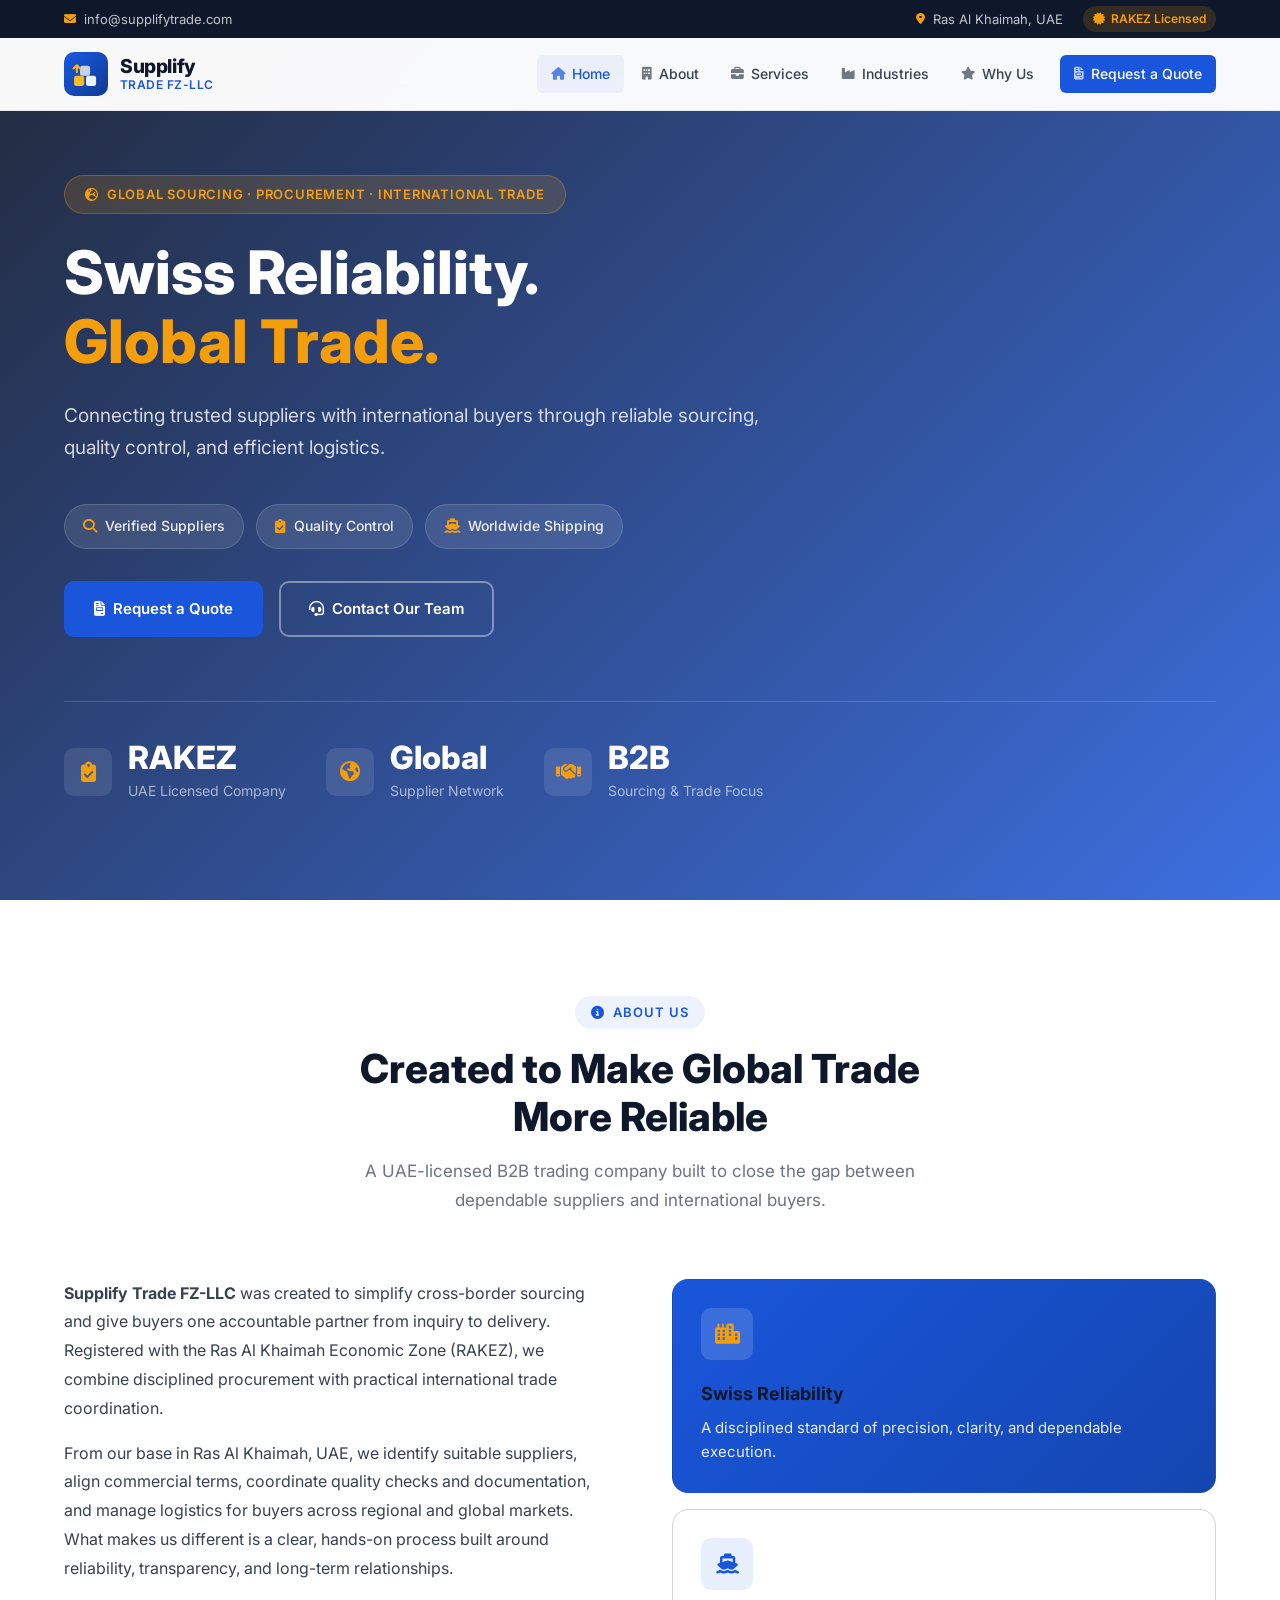
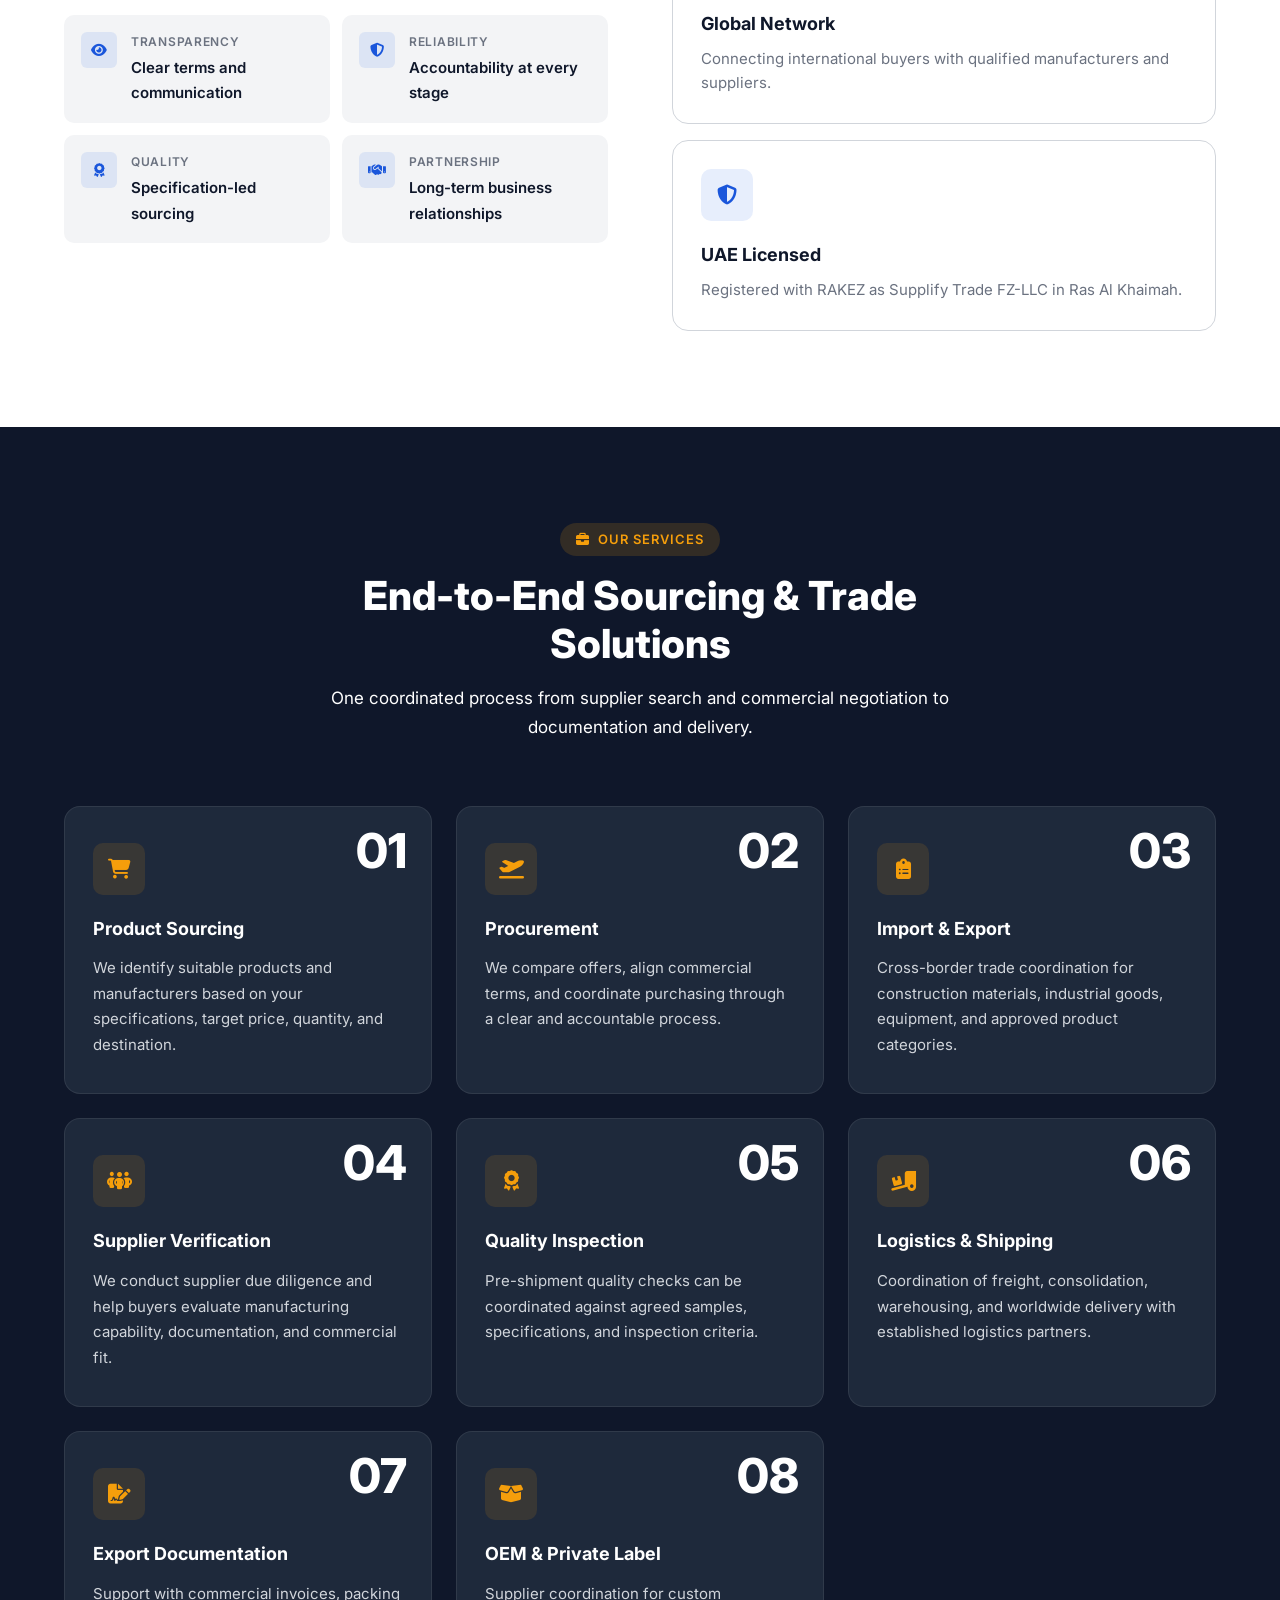
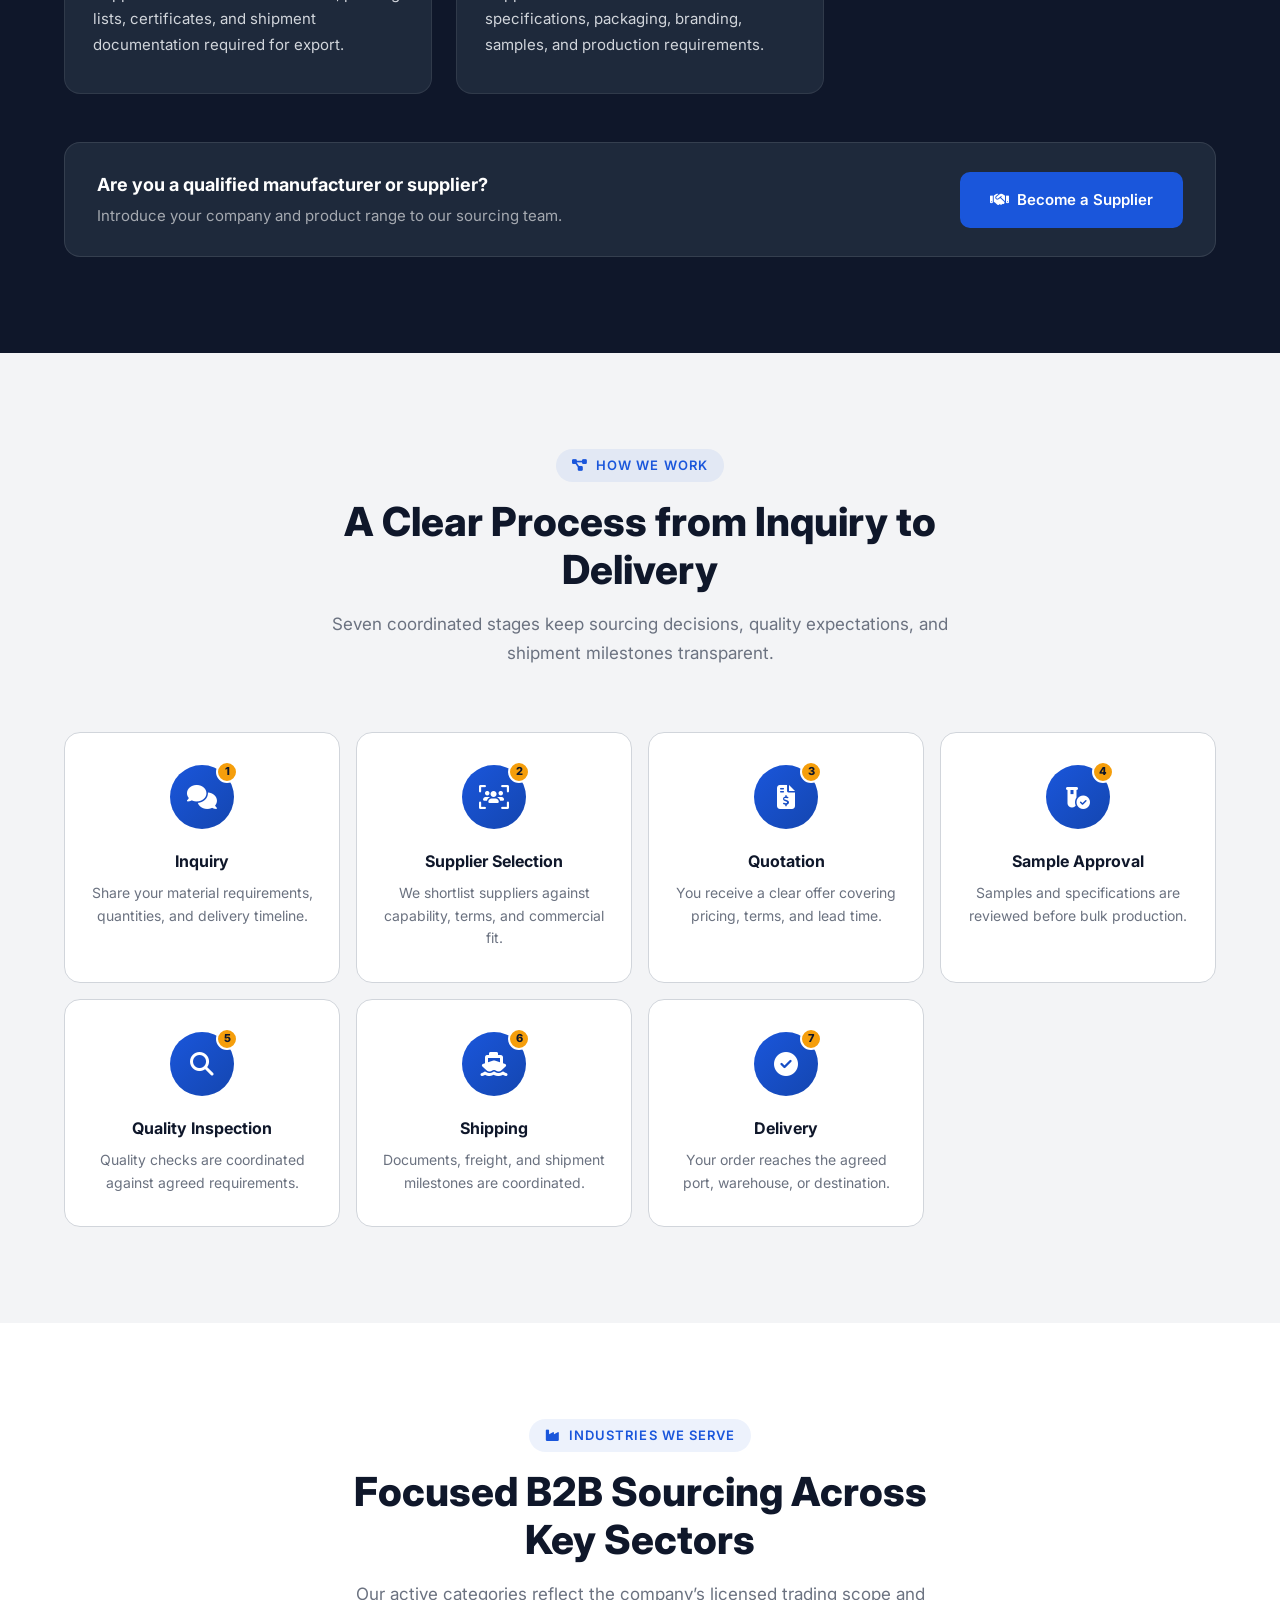
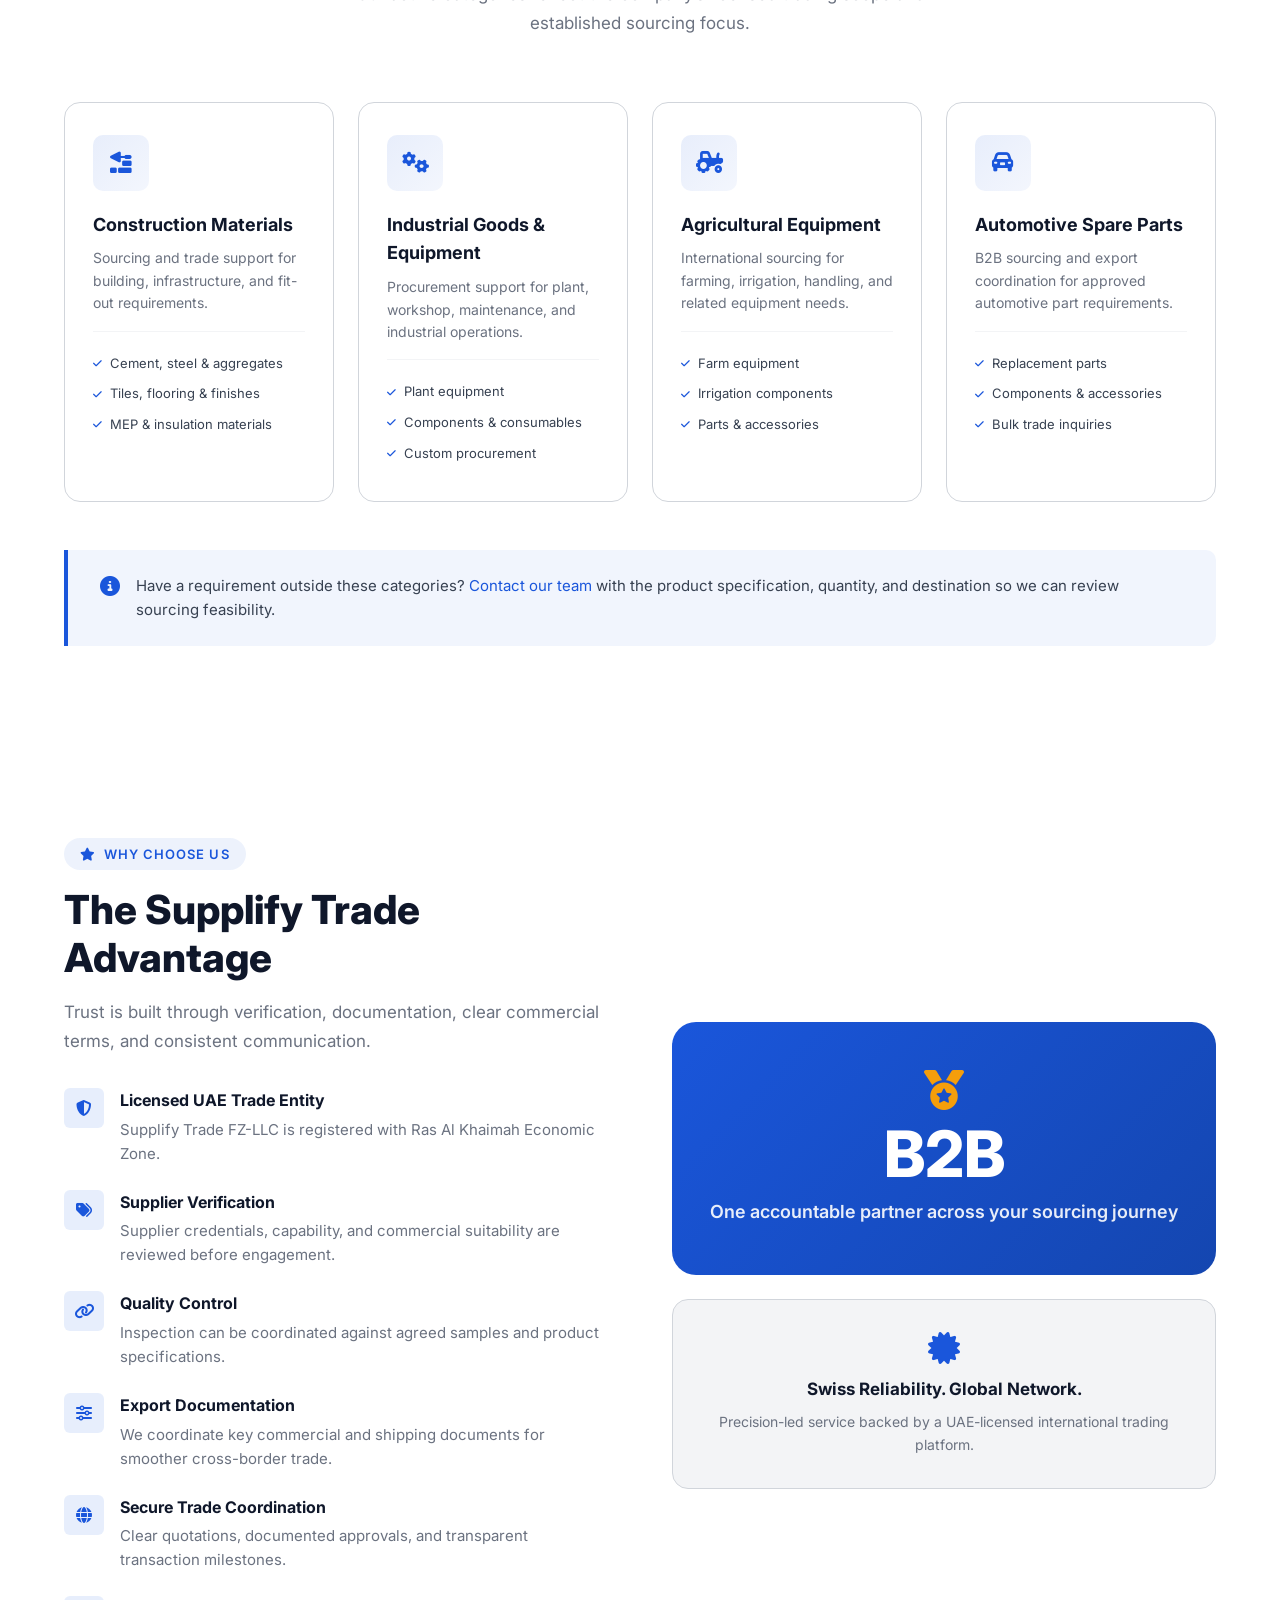
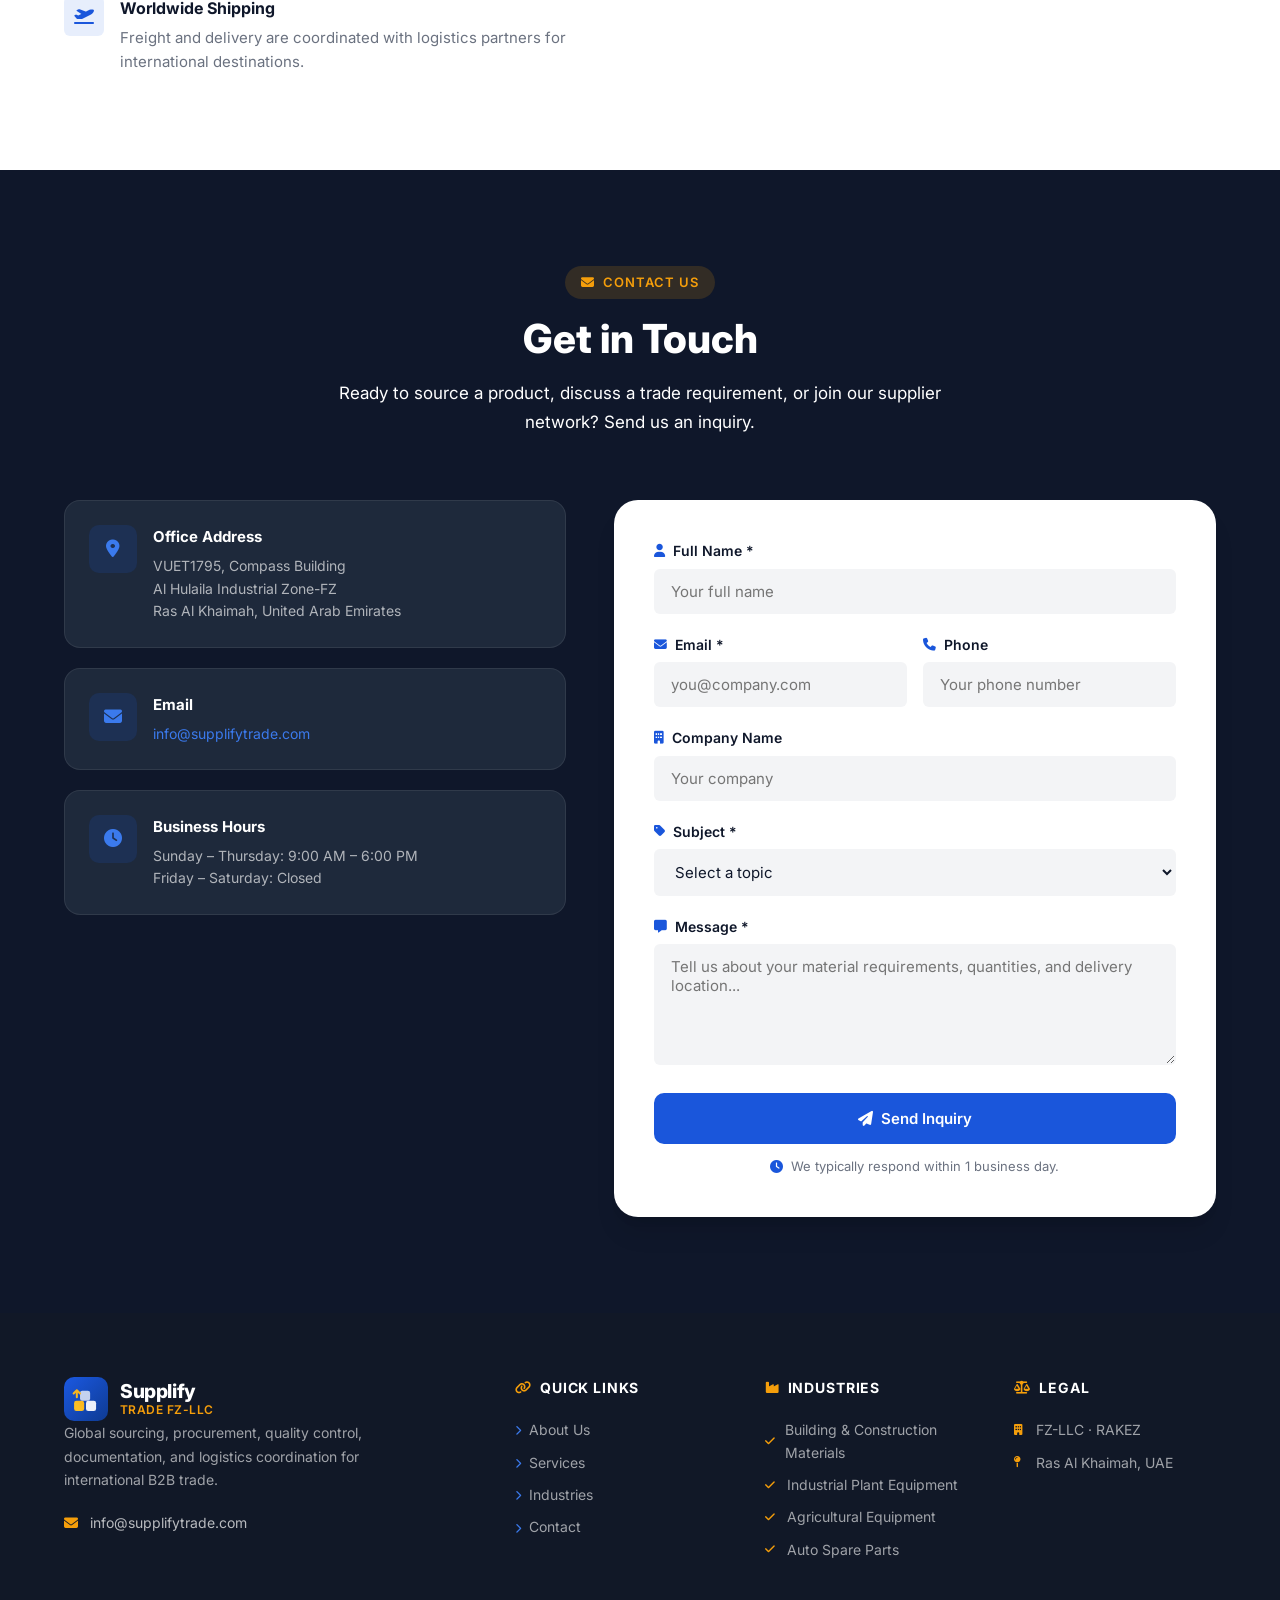
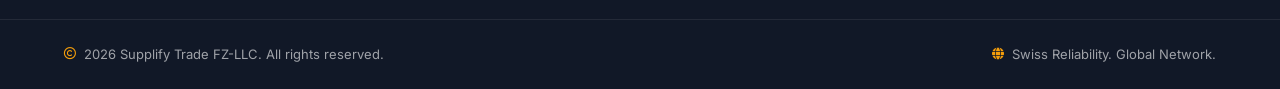
==== commit df8935c5: "Refresh B2B sourcing website content Co-authored-by: Cursor <cursoragent@cursor.com>" ====
--- a/index.html
+++ b/index.html
@@ -3,9 +3,10 @@
 <head>
   <meta charset="UTF-8">
   <meta name="viewport" content="width=device-width, initial-scale=1.0">
-  <meta name="description" content="Supplify Trade FZ-LLC — Licensed trading company in Ras Al Khaimah, UAE. We buy, sell, and supply building & construction materials across the GCC and beyond.">
-  <meta name="keywords" content="construction materials, building supplies, UAE, Ras Al Khaimah, RAKEZ, cement, steel, trading">
-  <title>Supplify Trade FZ-LLC | Building & Construction Materials Trading</title>
+  <meta name="description" content="Supplify Trade FZ-LLC provides global sourcing, procurement, supplier verification, quality control, export documentation, and international logistics from the UAE.">
+  <meta name="keywords" content="global sourcing, procurement, international trade, supplier verification, quality control, export documentation, logistics, UAE, RAKEZ">
+  <title>Supplify Trade FZ-LLC | Global Sourcing & International Trade</title>
+  <link rel="canonical" href="https://supplifytrade.com/">
   <link rel="icon" href="assets/logo-icon.svg" type="image/svg+xml">
   <link rel="preconnect" href="https://fonts.googleapis.com">
   <link rel="preconnect" href="https://fonts.gstatic.com" crossorigin>
@@ -20,10 +21,6 @@
     <div class="topbar">
       <div class="container topbar__inner">
         <div class="topbar__left">
-          <a href="tel:+971500000000" class="topbar__item">
-            <i class="fa-solid fa-phone-volume"></i>
-            <span>+971 50 000 0000</span>
-          </a>
           <a href="mailto:info@supplifytrade.com" class="topbar__item">
             <i class="fa-solid fa-envelope"></i>
             <span>info@supplifytrade.com</span>
@@ -55,9 +52,9 @@
           <li><a href="#home" class="nav__link active"><i class="fa-solid fa-house"></i> Home</a></li>
           <li><a href="#about" class="nav__link"><i class="fa-solid fa-building"></i> About</a></li>
           <li><a href="#services" class="nav__link"><i class="fa-solid fa-briefcase"></i> Services</a></li>
-          <li><a href="#products" class="nav__link"><i class="fa-solid fa-boxes-stacked"></i> Products</a></li>
+          <li><a href="#industries" class="nav__link"><i class="fa-solid fa-industry"></i> Industries</a></li>
           <li><a href="#why-us" class="nav__link"><i class="fa-solid fa-star"></i> Why Us</a></li>
-          <li><a href="#contact" class="nav__link nav__link--cta"><i class="fa-solid fa-paper-plane"></i> Contact</a></li>
+          <li><a href="#contact" class="nav__link nav__link--cta"><i class="fa-solid fa-file-invoice"></i> Request a Quote</a></li>
         </ul>
         <button class="nav__close" id="nav-close" aria-label="Close menu">
           <i class="fa-solid fa-xmark"></i>
@@ -76,29 +73,29 @@
       <div class="hero__bg"></div>
       <div class="container hero__content">
         <div class="hero__badge">
-          <i class="fa-solid fa-shield-halved"></i>
-          RAKEZ Licensed · UAE
+          <i class="fa-solid fa-earth-europe"></i>
+          Global Sourcing · Procurement · International Trade
         </div>
         <h1 class="hero__title">
-          Your Trusted Partner in<br>
-          <span class="hero__title-accent">Building & Construction Materials</span>
+          Swiss Reliability.<br>
+          <span class="hero__title-accent">Global Trade.</span>
         </h1>
         <p class="hero__subtitle">
-          Supplify Trade FZ-LLC is a Ras Al Khaimah–based trading company specializing in the procurement, supply, and distribution of quality construction materials for projects across the UAE and international markets.
+          Connecting trusted suppliers with international buyers through reliable sourcing, quality control, and efficient logistics.
         </p>
 
         <div class="hero__features">
           <div class="hero__feature">
-            <i class="fa-solid fa-truck-fast"></i>
-            <span>Reliable Delivery</span>
+            <i class="fa-solid fa-magnifying-glass"></i>
+            <span>Verified Suppliers</span>
           </div>
           <div class="hero__feature">
-            <i class="fa-solid fa-tags"></i>
-            <span>Competitive Pricing</span>
+            <i class="fa-solid fa-clipboard-check"></i>
+            <span>Quality Control</span>
           </div>
           <div class="hero__feature">
-            <i class="fa-solid fa-globe"></i>
-            <span>Import & Export</span>
+            <i class="fa-solid fa-ship"></i>
+            <span>Worldwide Shipping</span>
           </div>
         </div>
 
@@ -107,9 +104,9 @@
             <i class="fa-solid fa-file-invoice"></i>
             Request a Quote
           </a>
-          <a href="#products" class="btn btn--outline">
-            <i class="fa-solid fa-boxes-stacked"></i>
-            View Products
+          <a href="#contact" class="btn btn--outline">
+            <i class="fa-solid fa-headset"></i>
+            Contact Our Team
           </a>
         </div>
 
@@ -117,22 +114,22 @@
           <div class="hero__stat">
             <div class="hero__stat-icon"><i class="fa-solid fa-clipboard-check"></i></div>
             <div>
-              <span class="hero__stat-number">5+</span>
-              <span class="hero__stat-label">Licensed Activities</span>
+              <span class="hero__stat-number">RAKEZ</span>
+              <span class="hero__stat-label">UAE Licensed Company</span>
             </div>
           </div>
           <div class="hero__stat">
             <div class="hero__stat-icon"><i class="fa-solid fa-earth-americas"></i></div>
             <div>
-              <span class="hero__stat-number">GCC</span>
-              <span class="hero__stat-label">Regional Reach</span>
+              <span class="hero__stat-number">Global</span>
+              <span class="hero__stat-label">Supplier Network</span>
             </div>
           </div>
           <div class="hero__stat">
             <div class="hero__stat-icon"><i class="fa-solid fa-handshake"></i></div>
             <div>
               <span class="hero__stat-number">B2B</span>
-              <span class="hero__stat-label">Trade Focus</span>
+              <span class="hero__stat-label">Sourcing & Trade Focus</span>
             </div>
           </div>
         </div>
@@ -144,60 +141,46 @@
       <div class="container">
         <div class="section__header">
           <span class="section__tag"><i class="fa-solid fa-circle-info"></i> About Us</span>
-          <h2 class="section__title">Building Trust Through Reliable Supply</h2>
-          <p class="section__desc">A RAKEZ-registered Free Zone company dedicated to connecting builders, contractors, and developers with the materials they need.</p>
+          <h2 class="section__title">Created to Make Global Trade More Reliable</h2>
+          <p class="section__desc">A UAE-licensed B2B trading company built to close the gap between dependable suppliers and international buyers.</p>
         </div>
 
         <div class="about__grid">
           <div class="about__content">
             <p>
-              <strong>Supplify Trade FZ-LLC</strong> is a Free Zone Limited Liability Company registered with the Ras Al Khaimah Economic Zone (RAKEZ). We operate as a general trading company with a core focus on building and construction materials — sourcing, buying, selling, and supplying products that meet project specifications and international standards.
+              <strong>Supplify Trade FZ-LLC</strong> was created to simplify cross-border sourcing and give buyers one accountable partner from inquiry to delivery. Registered with the Ras Al Khaimah Economic Zone (RAKEZ), we combine disciplined procurement with practical international trade coordination.
             </p>
             <p>
-              Based in Al Hulaila Industrial Zone, Ras Al Khaimah, we serve contractors, developers, distributors, and industrial clients throughout the UAE and across regional and global markets. Our business model is built on transparency, competitive pricing, and dependable delivery.
+              From our base in Ras Al Khaimah, UAE, we identify suitable suppliers, align commercial terms, coordinate quality checks and documentation, and manage logistics for buyers across regional and global markets. What makes us different is a clear, hands-on process built around reliability, transparency, and long-term relationships.
             </p>
 
             <div class="about__details">
               <div class="about__detail">
-                <i class="fa-solid fa-building about__detail-icon"></i>
-                <div>
-                  <span class="about__detail-label">Legal Name</span>
-                  <span class="about__detail-value">Supplify Trade FZ-LLC</span>
+                <i class="fa-solid fa-eye about__detail-icon"></i>
+                <div>
+                  <span class="about__detail-label">Transparency</span>
+                  <span class="about__detail-value">Clear terms and communication</span>
                 </div>
               </div>
               <div class="about__detail">
-                <i class="fa-solid fa-id-card about__detail-icon"></i>
-                <div>
-                  <span class="about__detail-label">License No.</span>
-                  <span class="about__detail-value">5027694</span>
+                <i class="fa-solid fa-shield-halved about__detail-icon"></i>
+                <div>
+                  <span class="about__detail-label">Reliability</span>
+                  <span class="about__detail-value">Accountability at every stage</span>
                 </div>
               </div>
               <div class="about__detail">
-                <i class="fa-solid fa-scale-balanced about__detail-icon"></i>
-                <div>
-                  <span class="about__detail-label">Entity Type</span>
-                  <span class="about__detail-value">Free Zone LLC (FZ-LLC)</span>
+                <i class="fa-solid fa-award about__detail-icon"></i>
+                <div>
+                  <span class="about__detail-label">Quality</span>
+                  <span class="about__detail-value">Specification-led sourcing</span>
                 </div>
               </div>
               <div class="about__detail">
-                <i class="fa-solid fa-map-location-dot about__detail-icon"></i>
-                <div>
-                  <span class="about__detail-label">Jurisdiction</span>
-                  <span class="about__detail-value">RAKEZ, Ras Al Khaimah, UAE</span>
-                </div>
-              </div>
-              <div class="about__detail">
-                <i class="fa-solid fa-user-tie about__detail-icon"></i>
-                <div>
-                  <span class="about__detail-label">Manager</span>
-                  <span class="about__detail-value">Elmar Naghiyev</span>
-                </div>
-              </div>
-              <div class="about__detail">
-                <i class="fa-solid fa-calendar-check about__detail-icon"></i>
-                <div>
-                  <span class="about__detail-label">License Validity</span>
-                  <span class="about__detail-value">Sep 2023 – Sep 2026</span>
+                <i class="fa-solid fa-handshake about__detail-icon"></i>
+                <div>
+                  <span class="about__detail-label">Partnership</span>
+                  <span class="about__detail-value">Long-term business relationships</span>
                 </div>
               </div>
             </div>
@@ -208,22 +191,22 @@
               <div class="icon-box icon-box--light">
                 <i class="fa-solid fa-city"></i>
               </div>
-              <h3>Construction Materials</h3>
-              <p>Our primary trading activity — cement, steel, aggregates, and more.</p>
+              <h3>Swiss Reliability</h3>
+              <p>A disciplined standard of precision, clarity, and dependable execution.</p>
             </div>
             <div class="about__card">
               <div class="icon-box">
                 <i class="fa-solid fa-ship"></i>
               </div>
-              <h3>Global Trade</h3>
-              <p>Import and export capabilities for international sourcing and distribution.</p>
+              <h3>Global Network</h3>
+              <p>Connecting international buyers with qualified manufacturers and suppliers.</p>
             </div>
             <div class="about__card">
               <div class="icon-box">
                 <i class="fa-solid fa-shield-halved"></i>
               </div>
-              <h3>RAKEZ Licensed</h3>
-              <p>Fully registered and compliant with UAE free zone regulations.</p>
+              <h3>UAE Licensed</h3>
+              <p>Registered with RAKEZ as Supplify Trade FZ-LLC in Ras Al Khaimah.</p>
             </div>
           </div>
         </div>
@@ -235,8 +218,8 @@
       <div class="container">
         <div class="section__header section__header--light">
           <span class="section__tag section__tag--light"><i class="fa-solid fa-briefcase"></i> Our Services</span>
-          <h2 class="section__title section__title--light">End-to-End Material Trading Solutions</h2>
-          <p class="section__desc section__desc--light">From sourcing to delivery, we support your project supply chain at every stage.</p>
+          <h2 class="section__title section__title--light">End-to-End Sourcing & Trade Solutions</h2>
+          <p class="section__desc section__desc--light">One coordinated process from supplier search and commercial negotiation to documentation and delivery.</p>
         </div>
 
         <div class="services__grid">
@@ -245,8 +228,8 @@
             <div class="icon-box icon-box--accent">
               <i class="fa-solid fa-cart-shopping"></i>
             </div>
-            <h3 class="service-card__title">Procurement & Supply</h3>
-            <p class="service-card__desc">We source and supply building materials in bulk or tailored quantities to match your project requirements and timelines.</p>
+            <h3 class="service-card__title">Product Sourcing</h3>
+            <p class="service-card__desc">We identify suitable products and manufacturers based on your specifications, target price, quantity, and destination.</p>
           </div>
 
           <div class="service-card">
@@ -254,8 +237,8 @@
             <div class="icon-box icon-box--accent">
               <i class="fa-solid fa-plane-departure"></i>
             </div>
-            <h3 class="service-card__title">Import & Export Trading</h3>
-            <p class="service-card__desc">Leveraging our UAE free zone license for seamless cross-border trade of construction and industrial materials.</p>
+            <h3 class="service-card__title">Procurement</h3>
+            <p class="service-card__desc">We compare offers, align commercial terms, and coordinate purchasing through a clear and accountable process.</p>
           </div>
 
           <div class="service-card">
@@ -263,8 +246,8 @@
             <div class="icon-box icon-box--accent">
               <i class="fa-solid fa-clipboard-list"></i>
             </div>
-            <h3 class="service-card__title">Project Material Sourcing</h3>
-            <p class="service-card__desc">Dedicated sourcing for construction projects — we identify suppliers, negotiate pricing, and coordinate deliveries.</p>
+            <h3 class="service-card__title">Import & Export</h3>
+            <p class="service-card__desc">Cross-border trade coordination for construction materials, industrial goods, equipment, and approved product categories.</p>
           </div>
 
           <div class="service-card">
@@ -272,8 +255,8 @@
             <div class="icon-box icon-box--accent">
               <i class="fa-solid fa-people-group"></i>
             </div>
-            <h3 class="service-card__title">B2B Distribution</h3>
-            <p class="service-card__desc">Wholesale distribution to contractors, retailers, and distributors across the UAE and GCC region.</p>
+            <h3 class="service-card__title">Supplier Verification</h3>
+            <p class="service-card__desc">We conduct supplier due diligence and help buyers evaluate manufacturing capability, documentation, and commercial fit.</p>
           </div>
 
           <div class="service-card">
@@ -281,8 +264,8 @@
             <div class="icon-box icon-box--accent">
               <i class="fa-solid fa-award"></i>
             </div>
-            <h3 class="service-card__title">Quality Assurance</h3>
-            <p class="service-card__desc">We work with certified manufacturers and ensure materials meet applicable standards and specifications.</p>
+            <h3 class="service-card__title">Quality Inspection</h3>
+            <p class="service-card__desc">Pre-shipment quality checks can be coordinated against agreed samples, specifications, and inspection criteria.</p>
           </div>
 
           <div class="service-card">
@@ -290,9 +273,32 @@
             <div class="icon-box icon-box--accent">
               <i class="fa-solid fa-truck-ramp-box"></i>
             </div>
-            <h3 class="service-card__title">Logistics Coordination</h3>
-            <p class="service-card__desc">Coordination of shipping, warehousing, and on-site delivery to keep your projects on schedule.</p>
-          </div>
+            <h3 class="service-card__title">Logistics & Shipping</h3>
+            <p class="service-card__desc">Coordination of freight, consolidation, warehousing, and worldwide delivery with established logistics partners.</p>
+          </div>
+          <div class="service-card">
+            <div class="service-card__number">07</div>
+            <div class="icon-box icon-box--accent">
+              <i class="fa-solid fa-file-signature"></i>
+            </div>
+            <h3 class="service-card__title">Export Documentation</h3>
+            <p class="service-card__desc">Support with commercial invoices, packing lists, certificates, and shipment documentation required for export.</p>
+          </div>
+          <div class="service-card">
+            <div class="service-card__number">08</div>
+            <div class="icon-box icon-box--accent">
+              <i class="fa-solid fa-box-open"></i>
+            </div>
+            <h3 class="service-card__title">OEM & Private Label</h3>
+            <p class="service-card__desc">Supplier coordination for custom specifications, packaging, branding, samples, and production requirements.</p>
+          </div>
+        </div>
+        <div class="section-cta section-cta--dark">
+          <div>
+            <h3>Are you a qualified manufacturer or supplier?</h3>
+            <p>Introduce your company and product range to our sourcing team.</p>
+          </div>
+          <a href="#contact" class="btn btn--primary"><i class="fa-solid fa-handshake"></i> Become a Supplier</a>
         </div>
       </div>
     </section>
@@ -302,8 +308,8 @@
       <div class="container">
         <div class="section__header">
           <span class="section__tag"><i class="fa-solid fa-diagram-project"></i> How We Work</span>
-          <h2 class="section__title">Simple & Efficient Process</h2>
-          <p class="section__desc">From inquiry to delivery — a streamlined approach to material trading.</p>
+          <h2 class="section__title">A Clear Process from Inquiry to Delivery</h2>
+          <p class="section__desc">Seven coordinated stages keep sourcing decisions, quality expectations, and shipment milestones transparent.</p>
         </div>
 
         <div class="process__grid">
@@ -315,44 +321,65 @@
             <h3>Inquiry</h3>
             <p>Share your material requirements, quantities, and delivery timeline.</p>
           </div>
-          <div class="process__arrow"><i class="fa-solid fa-arrow-right"></i></div>
+          <div class="process__step">
+            <div class="process__step-icon">
+              <i class="fa-solid fa-users-viewfinder"></i>
+              <span class="process__step-num">2</span>
+            </div>
+            <h3>Supplier Selection</h3>
+            <p>We shortlist suppliers against capability, terms, and commercial fit.</p>
+          </div>
           <div class="process__step">
             <div class="process__step-icon">
               <i class="fa-solid fa-file-invoice-dollar"></i>
-              <span class="process__step-num">2</span>
+              <span class="process__step-num">3</span>
             </div>
             <h3>Quotation</h3>
-            <p>We provide competitive pricing based on your specifications.</p>
-          </div>
-          <div class="process__arrow"><i class="fa-solid fa-arrow-right"></i></div>
+            <p>You receive a clear offer covering pricing, terms, and lead time.</p>
+          </div>
           <div class="process__step">
             <div class="process__step-icon">
-              <i class="fa-solid fa-magnifying-glass-dollar"></i>
-              <span class="process__step-num">3</span>
-            </div>
-            <h3>Sourcing</h3>
-            <p>Materials are procured from trusted manufacturers and suppliers.</p>
-          </div>
-          <div class="process__arrow"><i class="fa-solid fa-arrow-right"></i></div>
+              <i class="fa-solid fa-vial-circle-check"></i>
+              <span class="process__step-num">4</span>
+            </div>
+            <h3>Sample Approval</h3>
+            <p>Samples and specifications are reviewed before bulk production.</p>
+          </div>
           <div class="process__step">
             <div class="process__step-icon">
-              <i class="fa-solid fa-truck"></i>
-              <span class="process__step-num">4</span>
+              <i class="fa-solid fa-magnifying-glass"></i>
+              <span class="process__step-num">5</span>
+            </div>
+            <h3>Quality Inspection</h3>
+            <p>Quality checks are coordinated against agreed requirements.</p>
+          </div>
+          <div class="process__step">
+            <div class="process__step-icon">
+              <i class="fa-solid fa-ship"></i>
+              <span class="process__step-num">6</span>
+            </div>
+            <h3>Shipping</h3>
+            <p>Documents, freight, and shipment milestones are coordinated.</p>
+          </div>
+          <div class="process__step">
+            <div class="process__step-icon">
+              <i class="fa-solid fa-circle-check"></i>
+              <span class="process__step-num">7</span>
             </div>
             <h3>Delivery</h3>
-            <p>On-time delivery to your project site or warehouse.</p>
+            <p>Your order reaches the agreed port, warehouse, or destination.</p>
           </div>
         </div>
       </div>
     </section>
 
-    <!-- Products -->
-    <section class="section products" id="products">
+    <!-- Industries -->
+    <section class="section products" id="industries">
       <div class="container">
         <div class="section__header">
-          <span class="section__tag"><i class="fa-solid fa-boxes-stacked"></i> Our Products</span>
-          <h2 class="section__title">Construction Materials We Trade</h2>
-          <p class="section__desc">A comprehensive range of building and construction materials for residential, commercial, and industrial projects.</p>
+          <span class="section__tag"><i class="fa-solid fa-industry"></i> Industries We Serve</span>
+          <h2 class="section__title">Focused B2B Sourcing Across Key Sectors</h2>
+          <p class="section__desc">Our active categories reflect the company’s licensed trading scope and established sourcing focus.</p>
         </div>
 
         <div class="products__grid">
@@ -360,123 +387,58 @@
             <div class="icon-box icon-box--product">
               <i class="fa-solid fa-trowel-bricks"></i>
             </div>
-            <h3 class="product-card__title">Cement & Concrete</h3>
-            <p class="product-card__desc">Portland cement, ready-mix concrete, precast elements, and concrete additives.</p>
+            <h3 class="product-card__title">Construction Materials</h3>
+            <p class="product-card__desc">Sourcing and trade support for building, infrastructure, and fit-out requirements.</p>
             <ul class="product-card__list">
-              <li><i class="fa-solid fa-check"></i> OPC & SRC Cement</li>
-              <li><i class="fa-solid fa-check"></i> Ready-Mix Concrete</li>
-              <li><i class="fa-solid fa-check"></i> Concrete Blocks</li>
+              <li><i class="fa-solid fa-check"></i> Cement, steel & aggregates</li>
+              <li><i class="fa-solid fa-check"></i> Tiles, flooring & finishes</li>
+              <li><i class="fa-solid fa-check"></i> MEP & insulation materials</li>
             </ul>
           </div>
 
           <div class="product-card">
             <div class="icon-box icon-box--product">
-              <i class="fa-solid fa-industry"></i>
-            </div>
-            <h3 class="product-card__title">Steel & Rebar</h3>
-            <p class="product-card__desc">Structural steel, reinforcement bars, mesh, and metal fabrication materials.</p>
+              <i class="fa-solid fa-gears"></i>
+            </div>
+            <h3 class="product-card__title">Industrial Goods & Equipment</h3>
+            <p class="product-card__desc">Procurement support for plant, workshop, maintenance, and industrial operations.</p>
             <ul class="product-card__list">
-              <li><i class="fa-solid fa-check"></i> Deformed Rebar</li>
-              <li><i class="fa-solid fa-check"></i> Structural Steel Sections</li>
-              <li><i class="fa-solid fa-check"></i> Wire Mesh & Nails</li>
+              <li><i class="fa-solid fa-check"></i> Plant equipment</li>
+              <li><i class="fa-solid fa-check"></i> Components & consumables</li>
+              <li><i class="fa-solid fa-check"></i> Custom procurement</li>
             </ul>
           </div>
 
           <div class="product-card">
             <div class="icon-box icon-box--product">
-              <i class="fa-solid fa-mountain"></i>
-            </div>
-            <h3 class="product-card__title">Aggregates & Sand</h3>
-            <p class="product-card__desc">Crushed stone, gravel, washed sand, and fill materials for construction foundations.</p>
+              <i class="fa-solid fa-tractor"></i>
+            </div>
+            <h3 class="product-card__title">Agricultural Equipment</h3>
+            <p class="product-card__desc">International sourcing for farming, irrigation, handling, and related equipment needs.</p>
             <ul class="product-card__list">
-              <li><i class="fa-solid fa-check"></i> Crushed Aggregate</li>
-              <li><i class="fa-solid fa-check"></i> Washed Sand</li>
-              <li><i class="fa-solid fa-check"></i> Sub-base Materials</li>
+              <li><i class="fa-solid fa-check"></i> Farm equipment</li>
+              <li><i class="fa-solid fa-check"></i> Irrigation components</li>
+              <li><i class="fa-solid fa-check"></i> Parts & accessories</li>
             </ul>
           </div>
 
           <div class="product-card">
             <div class="icon-box icon-box--product">
-              <i class="fa-solid fa-cubes"></i>
-            </div>
-            <h3 class="product-card__title">Bricks & Blocks</h3>
-            <p class="product-card__desc">Clay bricks, concrete blocks, AAC blocks, and masonry units.</p>
+              <i class="fa-solid fa-car-rear"></i>
+            </div>
+            <h3 class="product-card__title">Automotive Spare Parts</h3>
+            <p class="product-card__desc">B2B sourcing and export coordination for approved automotive part requirements.</p>
             <ul class="product-card__list">
-              <li><i class="fa-solid fa-check"></i> Concrete Blocks</li>
-              <li><i class="fa-solid fa-check"></i> AAC Blocks</li>
-              <li><i class="fa-solid fa-check"></i> Clay & Fire Bricks</li>
-            </ul>
-          </div>
-
-          <div class="product-card">
-            <div class="icon-box icon-box--product">
-              <i class="fa-solid fa-border-all"></i>
-            </div>
-            <h3 class="product-card__title">Tiles & Flooring</h3>
-            <p class="product-card__desc">Ceramic, porcelain, marble, granite tiles, and flooring systems.</p>
-            <ul class="product-card__list">
-              <li><i class="fa-solid fa-check"></i> Ceramic & Porcelain</li>
-              <li><i class="fa-solid fa-check"></i> Natural Stone</li>
-              <li><i class="fa-solid fa-check"></i> Epoxy Flooring</li>
-            </ul>
-          </div>
-
-          <div class="product-card">
-            <div class="icon-box icon-box--product">
-              <i class="fa-solid fa-faucet-drip"></i>
-            </div>
-            <h3 class="product-card__title">Pipes & Plumbing</h3>
-            <p class="product-card__desc">PVC, HDPE, copper pipes, fittings, valves, and plumbing accessories.</p>
-            <ul class="product-card__list">
-              <li><i class="fa-solid fa-check"></i> PVC & HDPE Pipes</li>
-              <li><i class="fa-solid fa-check"></i> Pipe Fittings</li>
-              <li><i class="fa-solid fa-check"></i> Valves & Pumps</li>
-            </ul>
-          </div>
-
-          <div class="product-card">
-            <div class="icon-box icon-box--product">
-              <i class="fa-solid fa-bolt"></i>
-            </div>
-            <h3 class="product-card__title">Electrical Materials</h3>
-            <p class="product-card__desc">Cables, conduits, switchgear, lighting, and electrical installation products.</p>
-            <ul class="product-card__list">
-              <li><i class="fa-solid fa-check"></i> Power Cables</li>
-              <li><i class="fa-solid fa-check"></i> Conduits & Trays</li>
-              <li><i class="fa-solid fa-check"></i> Switchgear</li>
-            </ul>
-          </div>
-
-          <div class="product-card">
-            <div class="icon-box icon-box--product">
-              <i class="fa-solid fa-house-chimney"></i>
-            </div>
-            <h3 class="product-card__title">Roofing & Insulation</h3>
-            <p class="product-card__desc">Roofing sheets, waterproofing membranes, thermal and acoustic insulation.</p>
-            <ul class="product-card__list">
-              <li><i class="fa-solid fa-check"></i> Metal Roofing Sheets</li>
-              <li><i class="fa-solid fa-check"></i> Waterproofing</li>
-              <li><i class="fa-solid fa-check"></i> Thermal Insulation</li>
-            </ul>
-          </div>
-
-          <div class="product-card">
-            <div class="icon-box icon-box--product">
-              <i class="fa-solid fa-paint-roller"></i>
-            </div>
-            <h3 class="product-card__title">Paints & Finishes</h3>
-            <p class="product-card__desc">Interior and exterior paints, coatings, sealants, and decorative finishes.</p>
-            <ul class="product-card__list">
-              <li><i class="fa-solid fa-check"></i> Emulsion & Enamel</li>
-              <li><i class="fa-solid fa-check"></i> Protective Coatings</li>
-              <li><i class="fa-solid fa-check"></i> Sealants & Adhesives</li>
+              <li><i class="fa-solid fa-check"></i> Replacement parts</li>
+              <li><i class="fa-solid fa-check"></i> Components & accessories</li>
+              <li><i class="fa-solid fa-check"></i> Bulk trade inquiries</li>
             </ul>
           </div>
         </div>
 
         <div class="products__note">
           <i class="fa-solid fa-circle-info"></i>
-          <p>We also trade <strong>industrial plant equipment</strong>, <strong>agricultural equipment</strong>, and <strong>auto spare parts</strong> as per our RAKEZ commercial license. <a href="#contact">Contact us</a> for the full product catalog.</p>
+          <p>Have a requirement outside these categories? <a href="#contact">Contact our team</a> with the product specification, quantity, and destination so we can review sourcing feasibility.</p>
         </div>
       </div>
     </section>
@@ -488,42 +450,49 @@
           <div class="why-us__content">
             <span class="section__tag"><i class="fa-solid fa-star"></i> Why Choose Us</span>
             <h2 class="section__title">The Supplify Trade Advantage</h2>
-            <p class="section__desc">We combine UAE free zone trading benefits with deep industry knowledge to deliver value at every step.</p>
+            <p class="section__desc">Trust is built through verification, documentation, clear commercial terms, and consistent communication.</p>
 
             <div class="why-us__items">
               <div class="why-us__item">
                 <div class="why-us__item-icon"><i class="fa-solid fa-shield-halved"></i></div>
                 <div>
-                  <h4>RAKEZ Licensed & Compliant</h4>
-                  <p>Fully registered Free Zone company with valid commercial license (No. 5027694).</p>
+                  <h4>Licensed UAE Trade Entity</h4>
+                  <p>Supplify Trade FZ-LLC is registered with Ras Al Khaimah Economic Zone.</p>
                 </div>
               </div>
               <div class="why-us__item">
                 <div class="why-us__item-icon"><i class="fa-solid fa-tags"></i></div>
                 <div>
-                  <h4>Competitive Pricing</h4>
-                  <p>Direct sourcing relationships enable us to offer competitive rates on bulk orders.</p>
+                  <h4>Supplier Verification</h4>
+                  <p>Supplier credentials, capability, and commercial suitability are reviewed before engagement.</p>
                 </div>
               </div>
               <div class="why-us__item">
                 <div class="why-us__item-icon"><i class="fa-solid fa-link"></i></div>
                 <div>
-                  <h4>Reliable Supply Chain</h4>
-                  <p>Established network of manufacturers and distributors across the region.</p>
+                  <h4>Quality Control</h4>
+                  <p>Inspection can be coordinated against agreed samples and product specifications.</p>
                 </div>
               </div>
               <div class="why-us__item">
                 <div class="why-us__item-icon"><i class="fa-solid fa-sliders"></i></div>
                 <div>
-                  <h4>Flexible Order Quantities</h4>
-                  <p>From single-container shipments to large-scale project supply — we scale with you.</p>
+                  <h4>Export Documentation</h4>
+                  <p>We coordinate key commercial and shipping documents for smoother cross-border trade.</p>
                 </div>
               </div>
               <div class="why-us__item">
                 <div class="why-us__item-icon"><i class="fa-solid fa-globe"></i></div>
                 <div>
-                  <h4>International Trade Capability</h4>
-                  <p>Import and export expertise for cross-border material trading and re-export.</p>
+                  <h4>Secure Trade Coordination</h4>
+                  <p>Clear quotations, documented approvals, and transparent transaction milestones.</p>
+                </div>
+              </div>
+              <div class="why-us__item">
+                <div class="why-us__item-icon"><i class="fa-solid fa-plane-departure"></i></div>
+                <div>
+                  <h4>Worldwide Shipping</h4>
+                  <p>Freight and delivery are coordinated with logistics partners for international destinations.</p>
                 </div>
               </div>
             </div>
@@ -532,13 +501,13 @@
           <div class="why-us__visual">
             <div class="why-us__highlight">
               <i class="fa-solid fa-medal why-us__highlight-icon"></i>
-              <span class="why-us__highlight-number">100%</span>
-              <span class="why-us__highlight-text">Committed to Quality & On-Time Delivery</span>
+              <span class="why-us__highlight-number">B2B</span>
+              <span class="why-us__highlight-text">One accountable partner across your sourcing journey</span>
             </div>
             <div class="why-us__trust">
               <i class="fa-solid fa-certificate"></i>
-              <h4>RAKEZ Licensed Company</h4>
-              <p>Commercial License No. 5027694<br>Ras Al Khaimah Economic Zone, UAE</p>
+              <h4>Swiss Reliability. Global Network.</h4>
+              <p>Precision-led service backed by a UAE-licensed international trading platform.</p>
             </div>
           </div>
         </div>
@@ -551,7 +520,7 @@
         <div class="section__header section__header--light">
           <span class="section__tag section__tag--light"><i class="fa-solid fa-envelope"></i> Contact Us</span>
           <h2 class="section__title section__title--light">Get in Touch</h2>
-          <p class="section__desc section__desc--light">Ready to source materials for your next project? Send us an inquiry and our team will respond promptly.</p>
+          <p class="section__desc section__desc--light">Ready to source a product, discuss a trade requirement, or join our supplier network? Send us an inquiry.</p>
         </div>
 
         <div class="contact__grid">
@@ -578,17 +547,6 @@
 
             <div class="contact__card">
               <div class="icon-box icon-box--contact">
-                <i class="fa-brands fa-whatsapp"></i>
-              </div>
-              <div>
-                <h4>Phone / WhatsApp</h4>
-                <p><a href="tel:+971500000000">+971 50 000 0000</a></p>
-                <p class="contact__note">Update with your actual number</p>
-              </div>
-            </div>
-
-            <div class="contact__card">
-              <div class="icon-box icon-box--contact">
                 <i class="fa-solid fa-clock"></i>
               </div>
               <div>
@@ -610,7 +568,7 @@
               </div>
               <div class="form__group">
                 <label for="phone"><i class="fa-solid fa-phone"></i> Phone</label>
-                <input type="tel" id="phone" name="phone" placeholder="+971 50 000 0000">
+                <input type="tel" id="phone" name="phone" placeholder="Your phone number">
               </div>
             </div>
             <div class="form__group">
@@ -624,6 +582,7 @@
                 <option value="quote">Request a Quote</option>
                 <option value="products">Product Inquiry</option>
                 <option value="partnership">Partnership / Distribution</option>
+                <option value="supplier">Become a Supplier</option>
                 <option value="other">Other</option>
               </select>
             </div>
@@ -653,11 +612,8 @@
             <span class="brand__tagline">Trade FZ-LLC</span>
           </span>
         </a>
-        <p class="footer__desc">Licensed trading company specializing in building & construction materials. Registered with RAKEZ, Ras Al Khaimah, UAE.</p>
+        <p class="footer__desc">Global sourcing, procurement, quality control, documentation, and logistics coordination for international B2B trade.</p>
         <div class="footer__contact">
-          <a href="tel:+971500000000" class="footer__contact-item">
-            <i class="fa-solid fa-phone"></i> +971 50 000 0000
-          </a>
           <a href="mailto:info@supplifytrade.com" class="footer__contact-item">
             <i class="fa-solid fa-envelope"></i> info@supplifytrade.com
           </a>
@@ -669,13 +625,13 @@
         <ul>
           <li><a href="#about"><i class="fa-solid fa-chevron-right"></i> About Us</a></li>
           <li><a href="#services"><i class="fa-solid fa-chevron-right"></i> Services</a></li>
-          <li><a href="#products"><i class="fa-solid fa-chevron-right"></i> Products</a></li>
+          <li><a href="#industries"><i class="fa-solid fa-chevron-right"></i> Industries</a></li>
           <li><a href="#contact"><i class="fa-solid fa-chevron-right"></i> Contact</a></li>
         </ul>
       </div>
 
       <div class="footer__links">
-        <h4><i class="fa-solid fa-boxes-stacked"></i> Licensed Activities</h4>
+        <h4><i class="fa-solid fa-industry"></i> Industries</h4>
         <ul>
           <li><i class="fa-solid fa-check"></i> Building & Construction Materials</li>
           <li><i class="fa-solid fa-check"></i> Industrial Plant Equipment</li>
@@ -687,7 +643,6 @@
       <div class="footer__links">
         <h4><i class="fa-solid fa-scale-balanced"></i> Legal</h4>
         <ul>
-          <li><i class="fa-solid fa-id-card"></i> License No: 5027694</li>
           <li><i class="fa-solid fa-building"></i> FZ-LLC · RAKEZ</li>
           <li><i class="fa-solid fa-map-pin"></i> Ras Al Khaimah, UAE</li>
         </ul>
@@ -697,11 +652,11 @@
     <div class="footer__bottom">
       <div class="container footer__bottom-inner">
         <p><i class="fa-regular fa-copyright"></i> 2026 Supplify Trade FZ-LLC. All rights reserved.</p>
-        <p><i class="fa-solid fa-certificate"></i> Registered with Ras Al Khaimah Economic Zone (RAKEZ)</p>
+        <p><i class="fa-solid fa-globe"></i> Swiss Reliability. Global Network.</p>
       </div>
     </div>
   </footer>
 
-  <script src="js/main.js"></script>
+  <script src="js/main.js?v=2"></script>
 </body>
 </html>
--- a/css/style.css
+++ b/css/style.css
@@ -130,6 +130,36 @@
   color: rgba(255, 255, 255, 0.75);
 }
 
+.section-cta {
+  display: flex;
+  align-items: center;
+  justify-content: space-between;
+  gap: 32px;
+  margin-top: 48px;
+  padding: 28px 32px;
+  border-radius: var(--radius-lg);
+}
+
+.section-cta--dark {
+  background: var(--color-dark-2);
+  border: 1px solid rgba(255, 255, 255, 0.1);
+}
+
+.section-cta h3 {
+  margin-bottom: 4px;
+  color: var(--color-white);
+  font-size: 1.125rem;
+}
+
+.section-cta p {
+  color: rgba(255, 255, 255, 0.6);
+  font-size: 0.9375rem;
+}
+
+.section-cta .btn {
+  flex-shrink: 0;
+}
+
 /* ===== Buttons ===== */
 .btn {
   display: inline-flex;
@@ -517,7 +547,7 @@
   font-size: clamp(1rem, 2vw, 1.1875rem);
   color: rgba(255, 255, 255, 0.8);
   line-height: 1.7;
-  max-width: 600px;
+  max-width: 720px;
   margin-bottom: 40px;
 }
 
@@ -681,6 +711,11 @@
   line-height: 1.6;
 }
 
+.about__card--primary p {
+  color: var(--color-white);
+  opacity: 0.9;
+}
+
 /* ===== Services ===== */
 .services {
   background: var(--color-dark);
@@ -700,6 +735,8 @@
   border-radius: var(--radius-lg);
   transition: all var(--transition);
   overflow: hidden;
+  opacity: 1 !important;
+  transform: none;
 }
 
 .service-card:hover {
@@ -714,7 +751,7 @@
   right: 24px;
   font-size: 3rem;
   font-weight: 800;
-  color: rgba(255, 255, 255, 0.04);
+  color: var(--color-white);
   line-height: 1;
 }
 
@@ -727,14 +764,14 @@
 
 .service-card__desc {
   font-size: 0.9375rem;
-  color: rgba(255, 255, 255, 0.6);
+  color: var(--color-gray-300);
   line-height: 1.7;
 }
 
 /* ===== Products ===== */
 .products__grid {
   display: grid;
-  grid-template-columns: repeat(3, 1fr);
+  grid-template-columns: repeat(4, 1fr);
   gap: 24px;
 }
 
@@ -1190,17 +1227,12 @@
 }
 
 .process__grid {
-  display: flex;
-  align-items: flex-start;
-  justify-content: center;
-  gap: 12px;
-  flex-wrap: wrap;
+  display: grid;
+  grid-template-columns: repeat(4, 1fr);
+  gap: 16px;
 }
 
 .process__step {
-  flex: 1;
-  min-width: 180px;
-  max-width: 220px;
   text-align: center;
   padding: 32px 20px;
   background: var(--color-white);
@@ -1282,6 +1314,10 @@
     grid-template-columns: repeat(2, 1fr);
   }
 
+  .process__grid {
+    grid-template-columns: repeat(2, 1fr);
+  }
+
   .footer__grid {
     grid-template-columns: 1fr 1fr;
     gap: 32px;
@@ -1299,6 +1335,12 @@
 
   .section {
     padding: 64px 0;
+  }
+
+  .section-cta {
+    align-items: stretch;
+    flex-direction: column;
+    padding: 24px;
   }
 
   .nav__menu {
@@ -1367,13 +1409,7 @@
   }
 
   .process__grid {
-    flex-direction: column;
-    align-items: center;
-  }
-
-  .process__step {
-    max-width: 100%;
-    width: 100%;
+    grid-template-columns: 1fr;
   }
 
   .footer__grid {
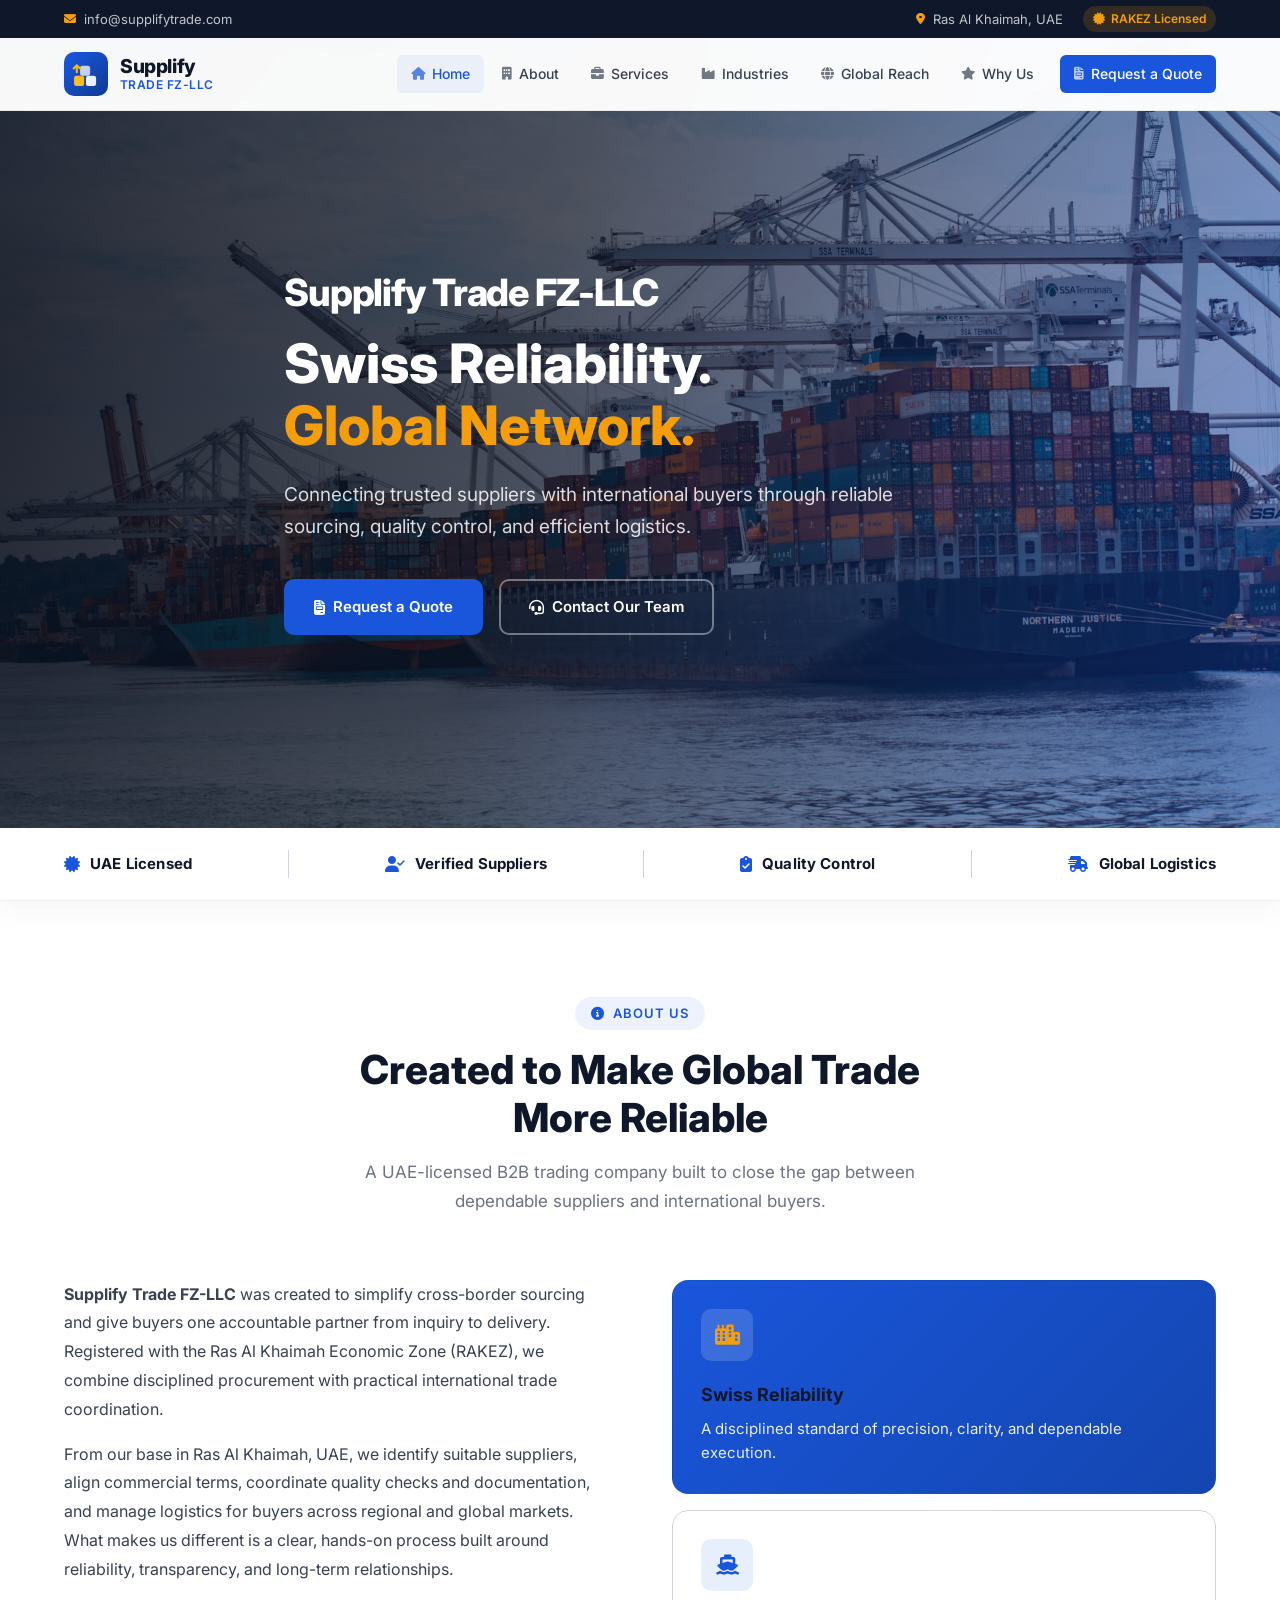
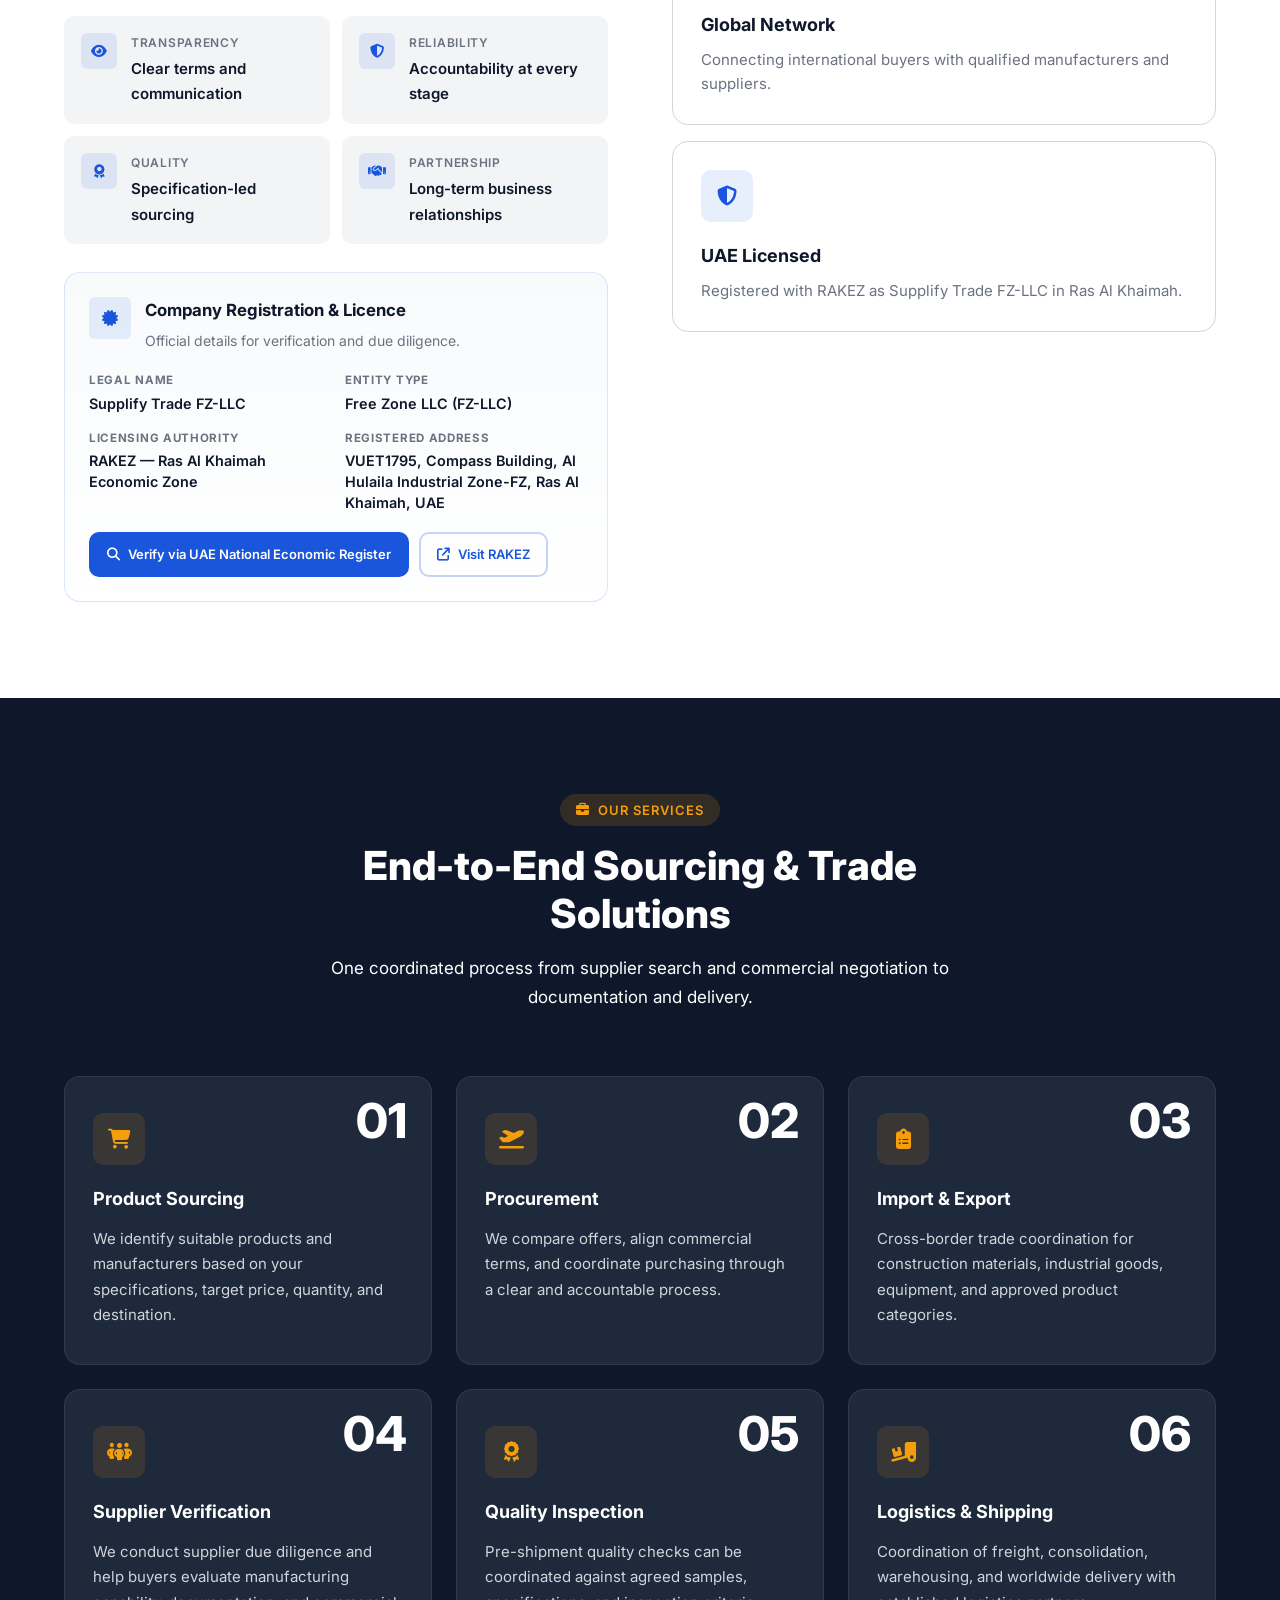
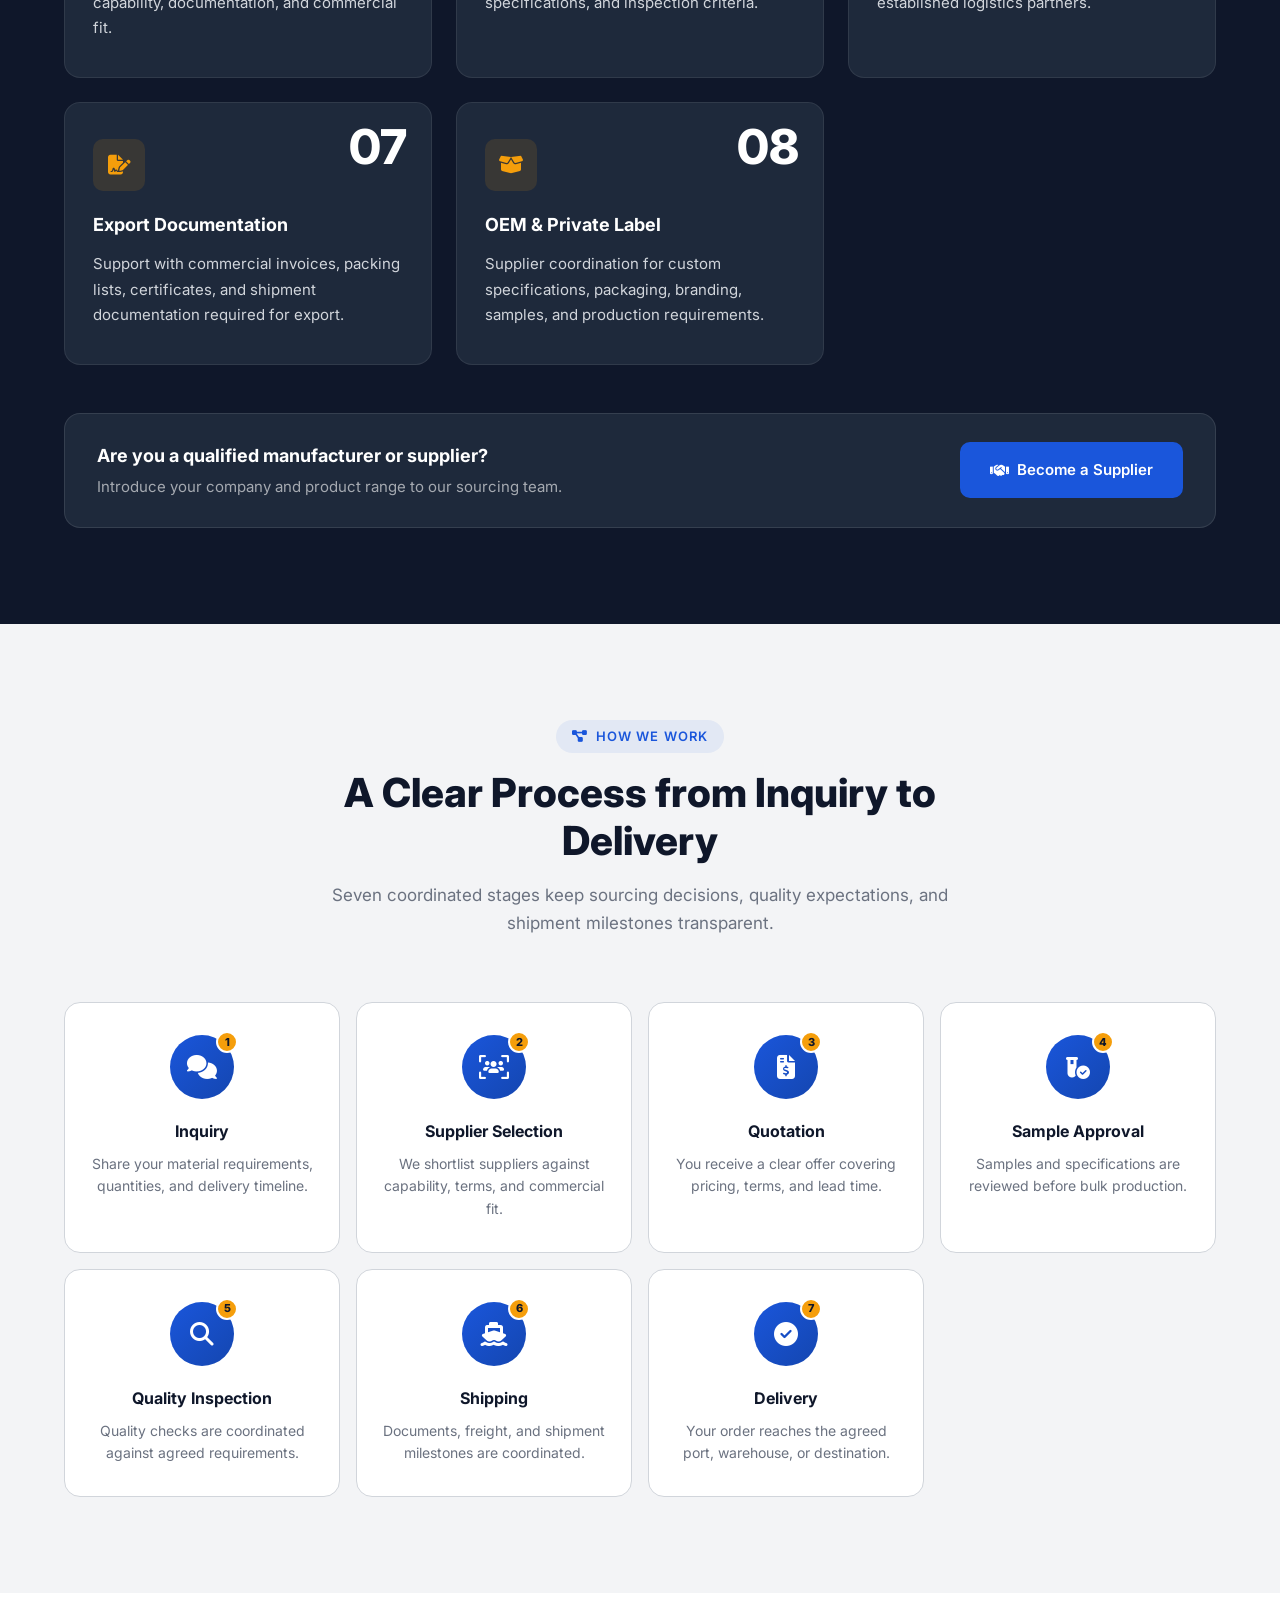
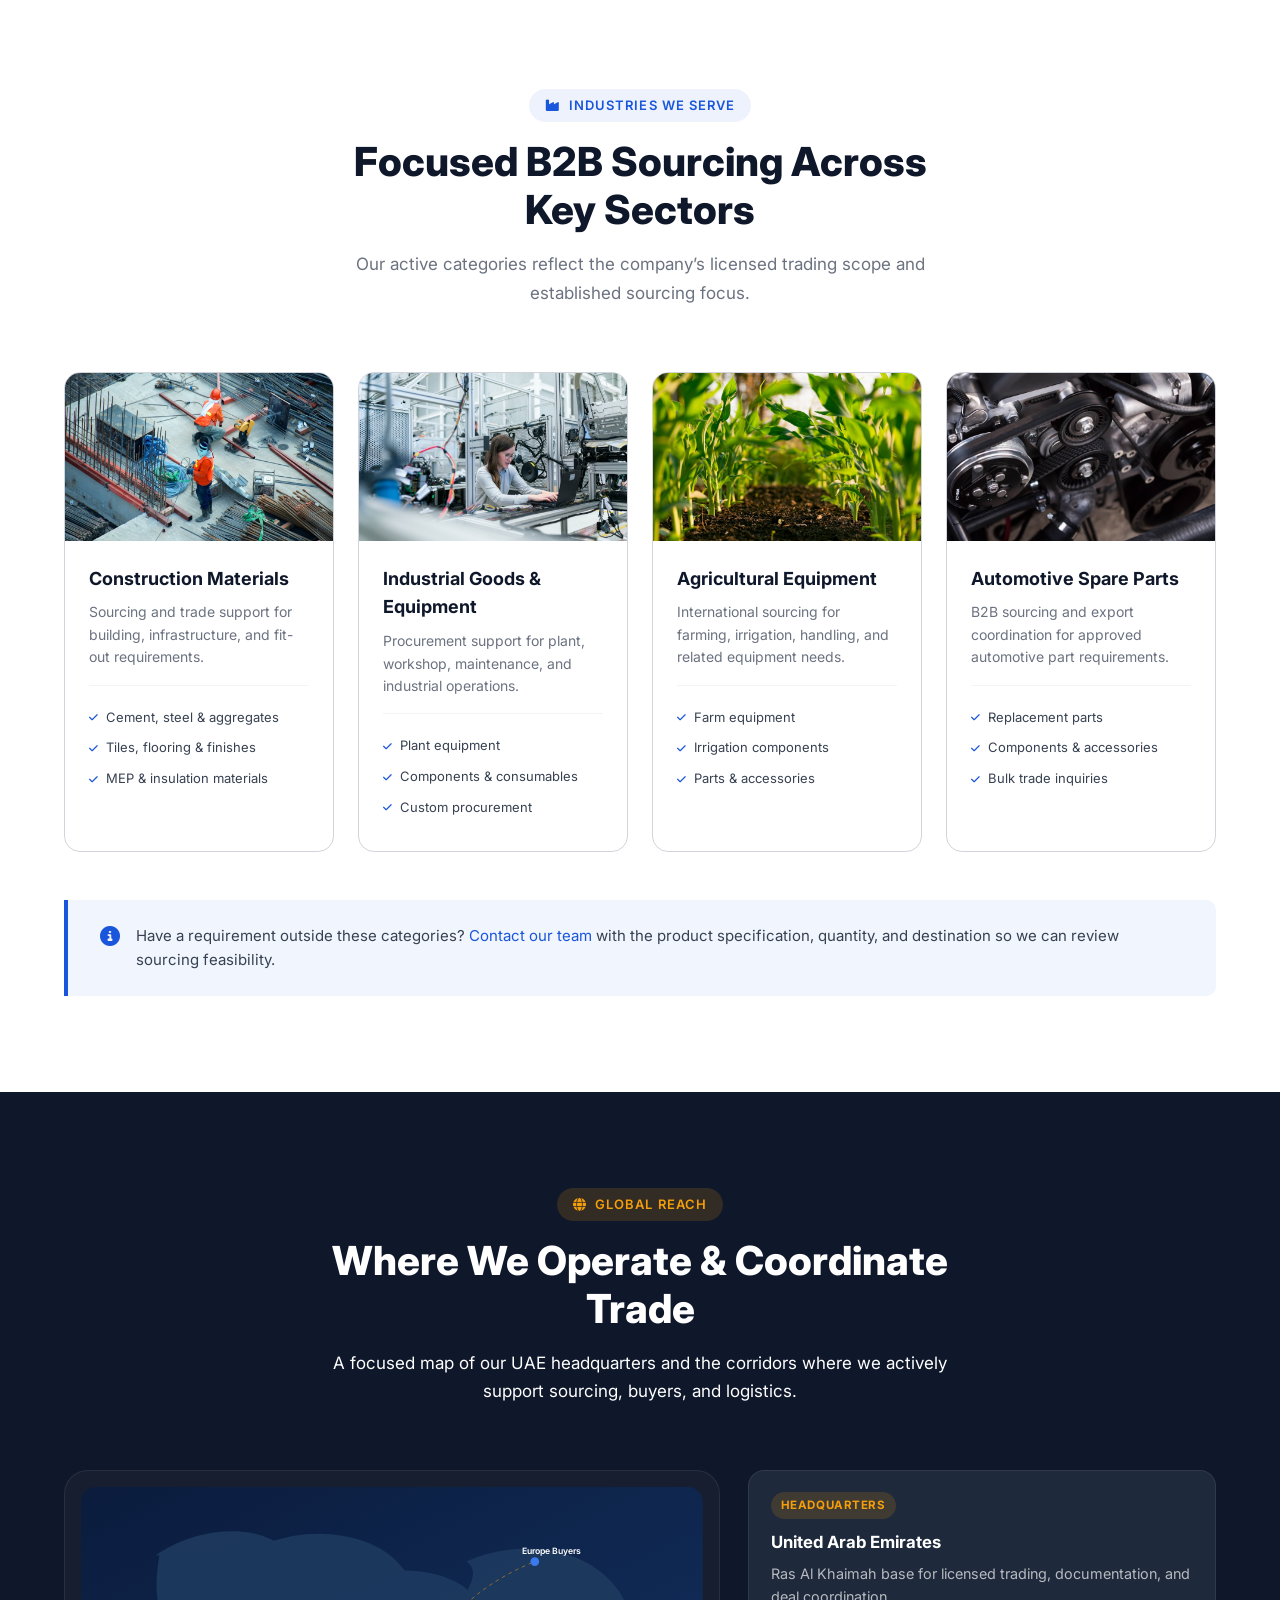
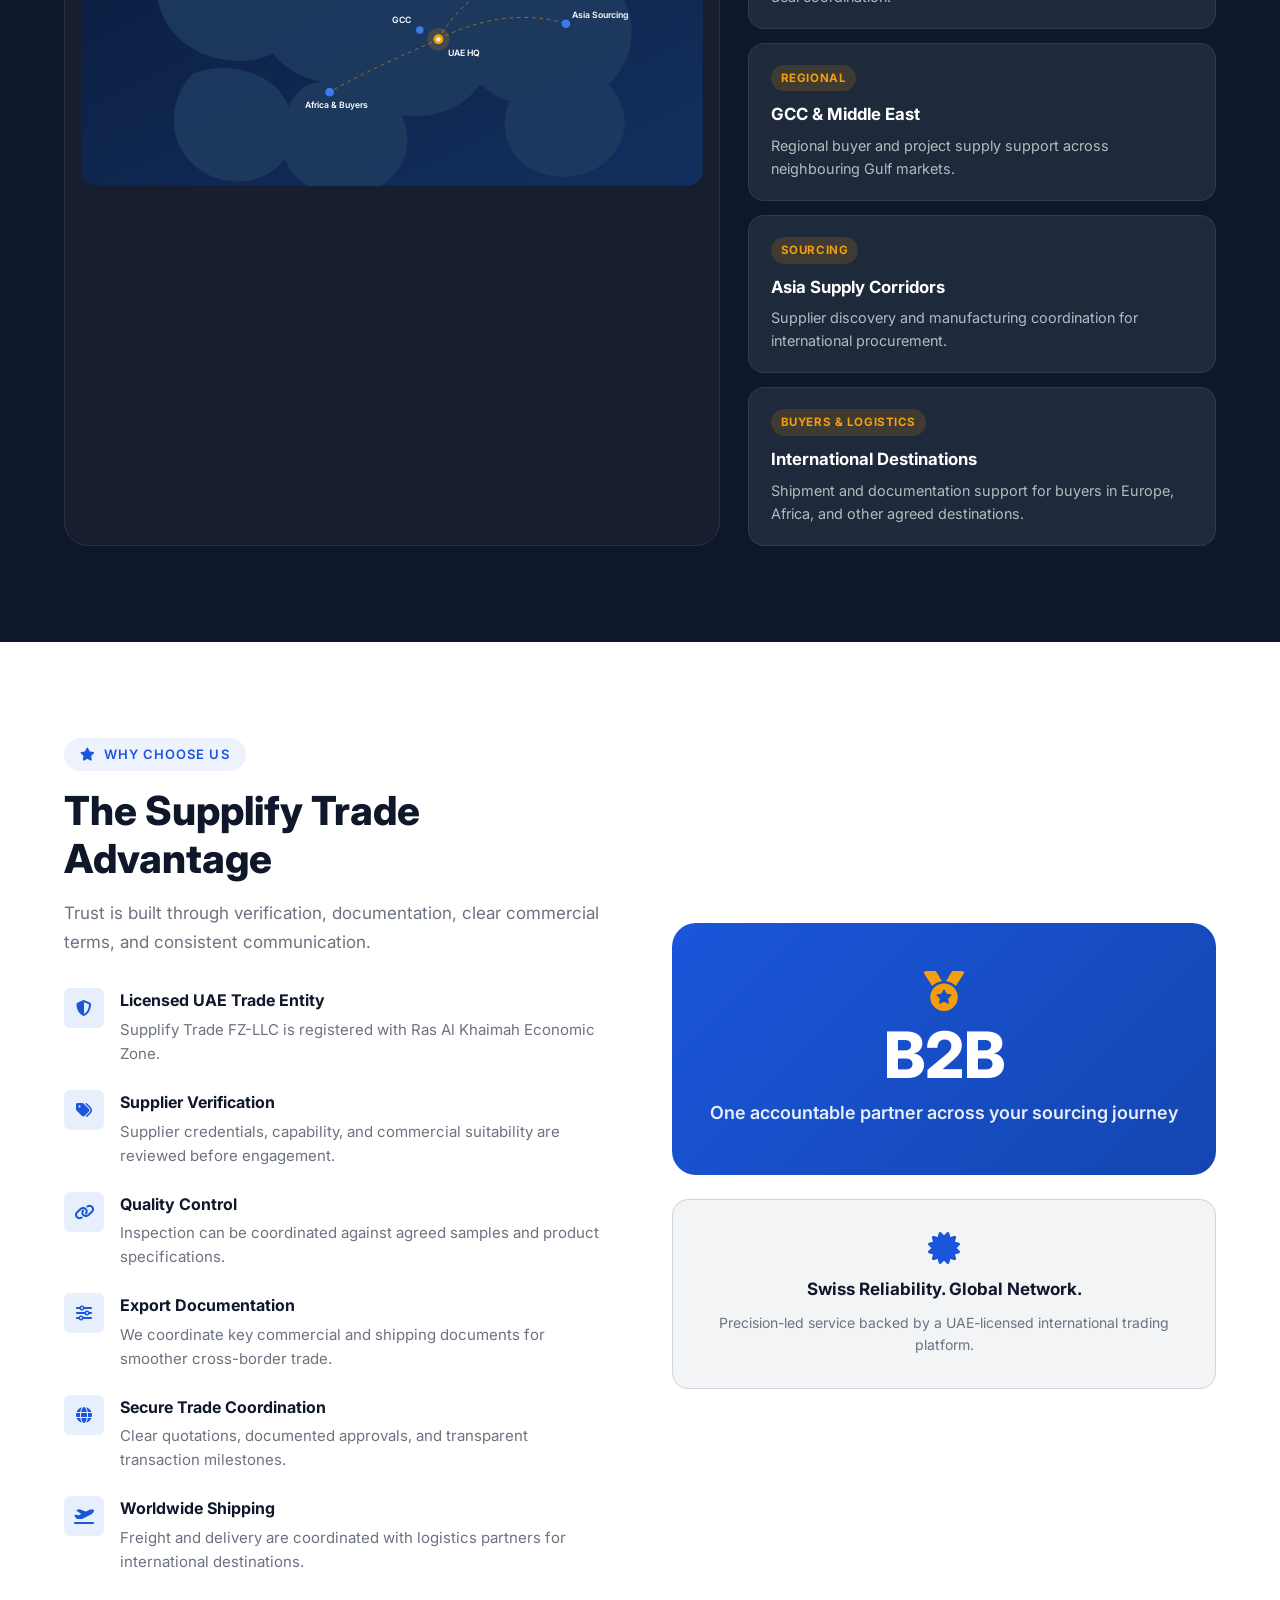
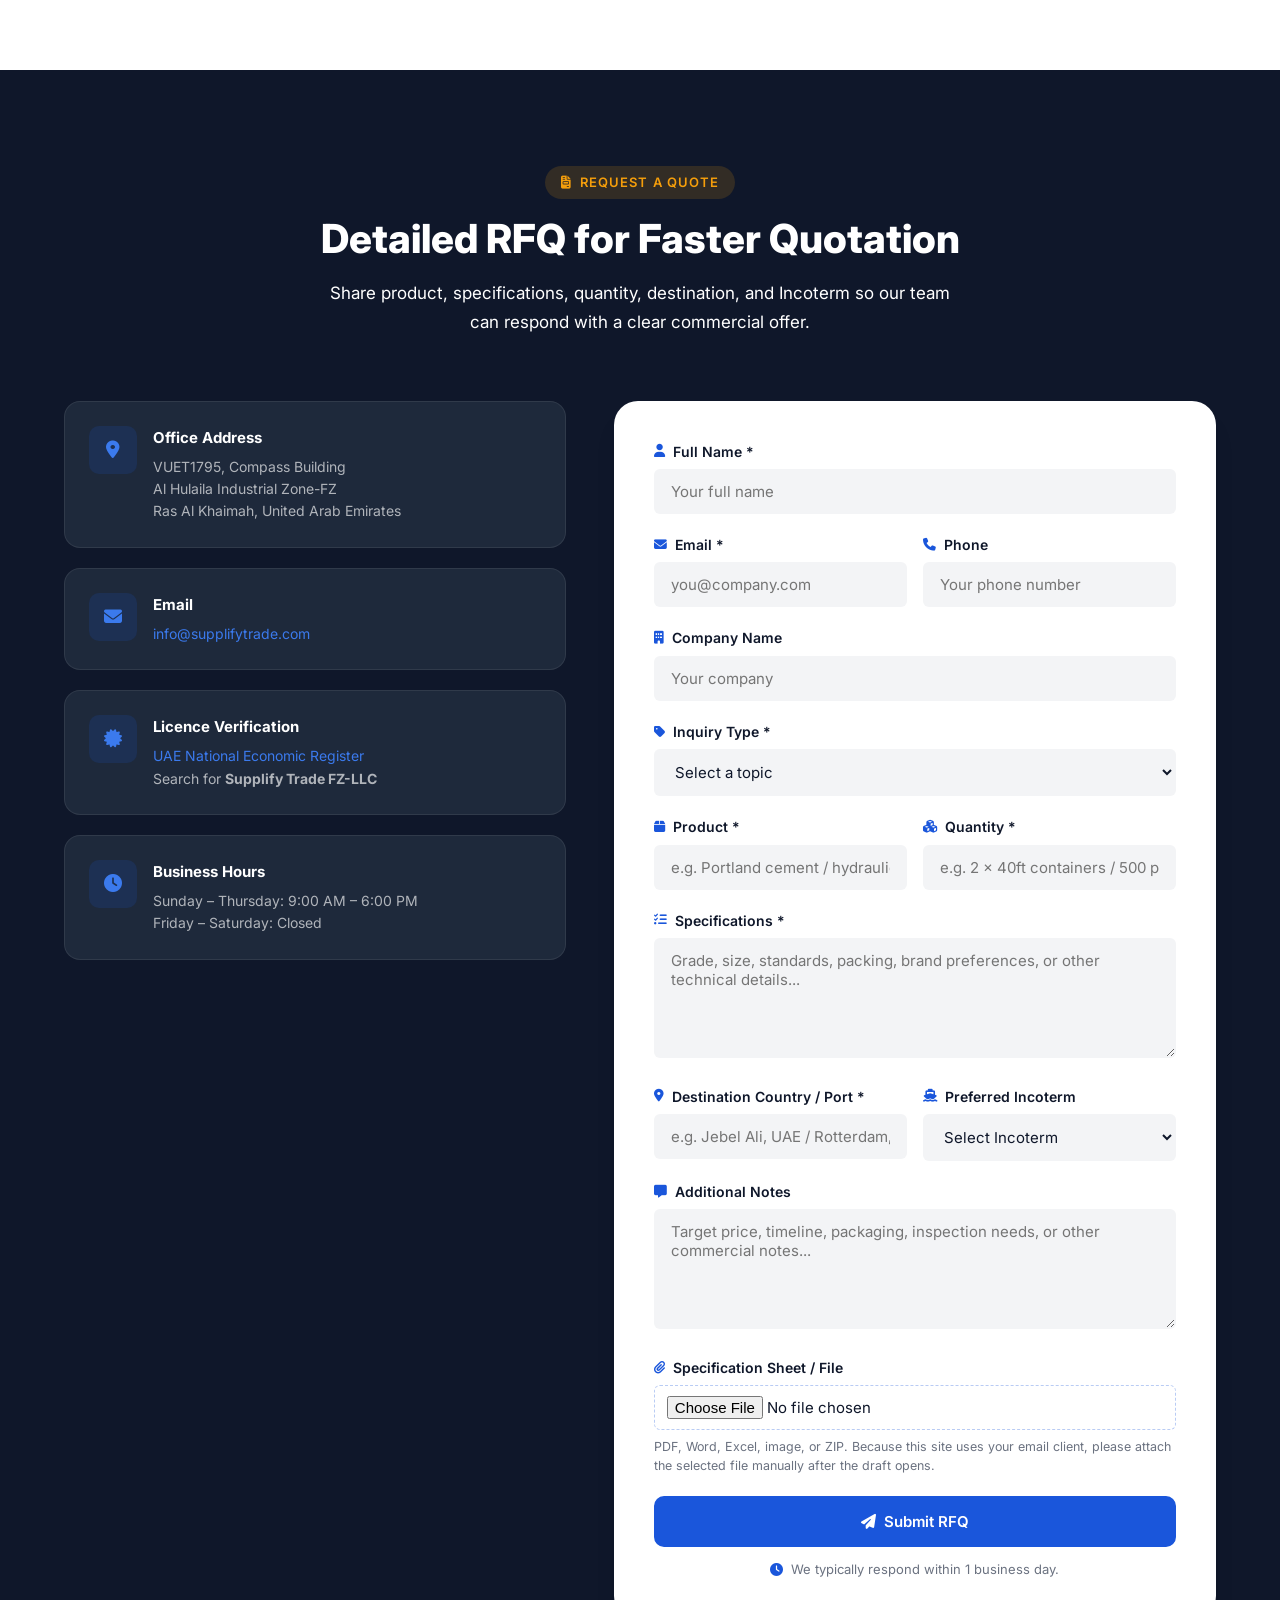
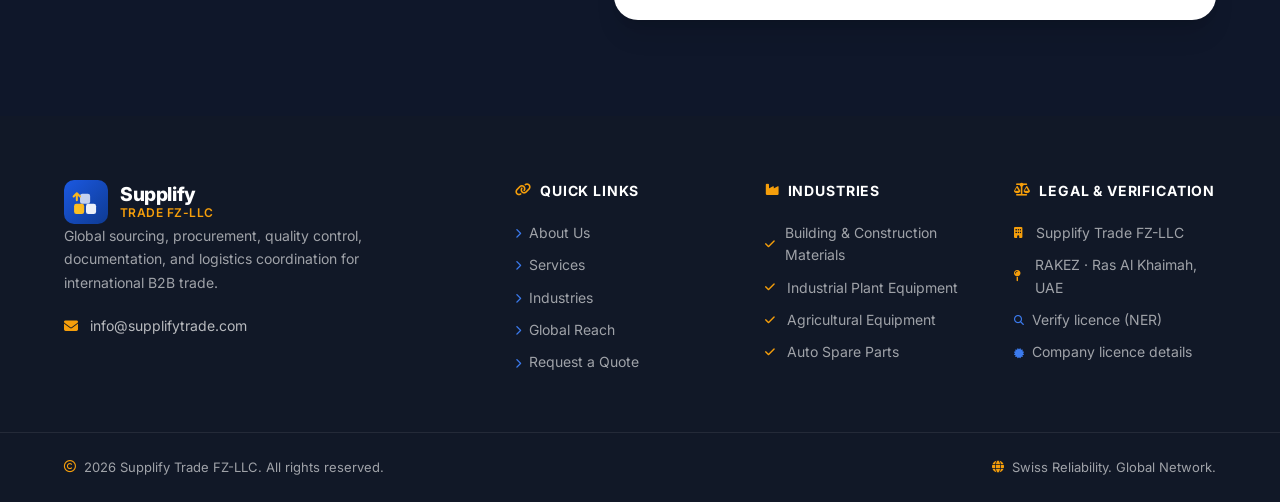
==== commit 9827b330: "Add premium visuals, RFQ detail, and trust verification. Co-authored-by: Cursor <cursoragent@cursor." ====
--- a/index.html
+++ b/index.html
@@ -53,6 +53,7 @@
           <li><a href="#about" class="nav__link"><i class="fa-solid fa-building"></i> About</a></li>
           <li><a href="#services" class="nav__link"><i class="fa-solid fa-briefcase"></i> Services</a></li>
           <li><a href="#industries" class="nav__link"><i class="fa-solid fa-industry"></i> Industries</a></li>
+          <li><a href="#global-reach" class="nav__link"><i class="fa-solid fa-globe"></i> Global Reach</a></li>
           <li><a href="#why-us" class="nav__link"><i class="fa-solid fa-star"></i> Why Us</a></li>
           <li><a href="#contact" class="nav__link nav__link--cta"><i class="fa-solid fa-file-invoice"></i> Request a Quote</a></li>
         </ul>
@@ -70,34 +71,16 @@
   <main>
     <!-- Hero -->
     <section class="hero" id="home">
-      <div class="hero__bg"></div>
+      <div class="hero__bg" role="img" aria-label="Global shipping containers and international logistics"></div>
       <div class="container hero__content">
-        <div class="hero__badge">
-          <i class="fa-solid fa-earth-europe"></i>
-          Global Sourcing · Procurement · International Trade
-        </div>
+        <p class="hero__brand">Supplify Trade FZ-LLC</p>
         <h1 class="hero__title">
           Swiss Reliability.<br>
-          <span class="hero__title-accent">Global Trade.</span>
+          <span class="hero__title-accent">Global Network.</span>
         </h1>
         <p class="hero__subtitle">
           Connecting trusted suppliers with international buyers through reliable sourcing, quality control, and efficient logistics.
         </p>
-
-        <div class="hero__features">
-          <div class="hero__feature">
-            <i class="fa-solid fa-magnifying-glass"></i>
-            <span>Verified Suppliers</span>
-          </div>
-          <div class="hero__feature">
-            <i class="fa-solid fa-clipboard-check"></i>
-            <span>Quality Control</span>
-          </div>
-          <div class="hero__feature">
-            <i class="fa-solid fa-ship"></i>
-            <span>Worldwide Shipping</span>
-          </div>
-        </div>
 
         <div class="hero__actions">
           <a href="#contact" class="btn btn--primary">
@@ -109,30 +92,19 @@
             Contact Our Team
           </a>
         </div>
-
-        <div class="hero__stats">
-          <div class="hero__stat">
-            <div class="hero__stat-icon"><i class="fa-solid fa-clipboard-check"></i></div>
-            <div>
-              <span class="hero__stat-number">RAKEZ</span>
-              <span class="hero__stat-label">UAE Licensed Company</span>
-            </div>
-          </div>
-          <div class="hero__stat">
-            <div class="hero__stat-icon"><i class="fa-solid fa-earth-americas"></i></div>
-            <div>
-              <span class="hero__stat-number">Global</span>
-              <span class="hero__stat-label">Supplier Network</span>
-            </div>
-          </div>
-          <div class="hero__stat">
-            <div class="hero__stat-icon"><i class="fa-solid fa-handshake"></i></div>
-            <div>
-              <span class="hero__stat-number">B2B</span>
-              <span class="hero__stat-label">Sourcing & Trade Focus</span>
-            </div>
-          </div>
-        </div>
+      </div>
+    </section>
+
+    <!-- Trust strip -->
+    <section class="trust-strip" aria-label="Trust highlights">
+      <div class="container trust-strip__inner">
+        <div class="trust-strip__item"><i class="fa-solid fa-certificate"></i><span>UAE Licensed</span></div>
+        <div class="trust-strip__divider" aria-hidden="true"></div>
+        <div class="trust-strip__item"><i class="fa-solid fa-user-check"></i><span>Verified Suppliers</span></div>
+        <div class="trust-strip__divider" aria-hidden="true"></div>
+        <div class="trust-strip__item"><i class="fa-solid fa-clipboard-check"></i><span>Quality Control</span></div>
+        <div class="trust-strip__divider" aria-hidden="true"></div>
+        <div class="trust-strip__item"><i class="fa-solid fa-truck-fast"></i><span>Global Logistics</span></div>
       </div>
     </section>
 
@@ -184,6 +156,44 @@
                 </div>
               </div>
             </div>
+
+            <div class="licence-box" id="licence">
+              <div class="licence-box__header">
+                <i class="fa-solid fa-certificate"></i>
+                <div>
+                  <h3>Company Registration & Licence</h3>
+                  <p>Official details for verification and due diligence.</p>
+                </div>
+              </div>
+              <dl class="licence-box__grid">
+                <div>
+                  <dt>Legal Name</dt>
+                  <dd>Supplify Trade FZ-LLC</dd>
+                </div>
+                <div>
+                  <dt>Entity Type</dt>
+                  <dd>Free Zone LLC (FZ-LLC)</dd>
+                </div>
+                <div>
+                  <dt>Licensing Authority</dt>
+                  <dd>RAKEZ — Ras Al Khaimah Economic Zone</dd>
+                </div>
+                <div>
+                  <dt>Registered Address</dt>
+                  <dd>VUET1795, Compass Building, Al Hulaila Industrial Zone-FZ, Ras Al Khaimah, UAE</dd>
+                </div>
+              </dl>
+              <div class="licence-box__actions">
+                <a class="btn btn--primary btn--sm" href="https://www.growth.gov.ae/G2C/" target="_blank" rel="noopener noreferrer">
+                  <i class="fa-solid fa-magnifying-glass"></i>
+                  Verify via UAE National Economic Register
+                </a>
+                <a class="btn btn--ghost btn--sm" href="https://rakez.com/" target="_blank" rel="noopener noreferrer">
+                  <i class="fa-solid fa-arrow-up-right-from-square"></i>
+                  Visit RAKEZ
+                </a>
+              </div>
+            </div>
           </div>
 
           <div class="about__visual">
@@ -383,62 +393,158 @@
         </div>
 
         <div class="products__grid">
-          <div class="product-card">
-            <div class="icon-box icon-box--product">
-              <i class="fa-solid fa-trowel-bricks"></i>
-            </div>
-            <h3 class="product-card__title">Construction Materials</h3>
-            <p class="product-card__desc">Sourcing and trade support for building, infrastructure, and fit-out requirements.</p>
-            <ul class="product-card__list">
-              <li><i class="fa-solid fa-check"></i> Cement, steel & aggregates</li>
-              <li><i class="fa-solid fa-check"></i> Tiles, flooring & finishes</li>
-              <li><i class="fa-solid fa-check"></i> MEP & insulation materials</li>
-            </ul>
-          </div>
-
-          <div class="product-card">
-            <div class="icon-box icon-box--product">
-              <i class="fa-solid fa-gears"></i>
-            </div>
-            <h3 class="product-card__title">Industrial Goods & Equipment</h3>
-            <p class="product-card__desc">Procurement support for plant, workshop, maintenance, and industrial operations.</p>
-            <ul class="product-card__list">
-              <li><i class="fa-solid fa-check"></i> Plant equipment</li>
-              <li><i class="fa-solid fa-check"></i> Components & consumables</li>
-              <li><i class="fa-solid fa-check"></i> Custom procurement</li>
-            </ul>
-          </div>
-
-          <div class="product-card">
-            <div class="icon-box icon-box--product">
-              <i class="fa-solid fa-tractor"></i>
-            </div>
-            <h3 class="product-card__title">Agricultural Equipment</h3>
-            <p class="product-card__desc">International sourcing for farming, irrigation, handling, and related equipment needs.</p>
-            <ul class="product-card__list">
-              <li><i class="fa-solid fa-check"></i> Farm equipment</li>
-              <li><i class="fa-solid fa-check"></i> Irrigation components</li>
-              <li><i class="fa-solid fa-check"></i> Parts & accessories</li>
-            </ul>
-          </div>
-
-          <div class="product-card">
-            <div class="icon-box icon-box--product">
-              <i class="fa-solid fa-car-rear"></i>
-            </div>
-            <h3 class="product-card__title">Automotive Spare Parts</h3>
-            <p class="product-card__desc">B2B sourcing and export coordination for approved automotive part requirements.</p>
-            <ul class="product-card__list">
-              <li><i class="fa-solid fa-check"></i> Replacement parts</li>
-              <li><i class="fa-solid fa-check"></i> Components & accessories</li>
-              <li><i class="fa-solid fa-check"></i> Bulk trade inquiries</li>
-            </ul>
-          </div>
+          <article class="product-card product-card--media">
+            <div class="product-card__media">
+              <img src="assets/industry-construction.jpg" alt="Construction materials and building sites" loading="lazy" width="600" height="360">
+            </div>
+            <div class="product-card__body">
+              <h3 class="product-card__title">Construction Materials</h3>
+              <p class="product-card__desc">Sourcing and trade support for building, infrastructure, and fit-out requirements.</p>
+              <ul class="product-card__list">
+                <li><i class="fa-solid fa-check"></i> Cement, steel & aggregates</li>
+                <li><i class="fa-solid fa-check"></i> Tiles, flooring & finishes</li>
+                <li><i class="fa-solid fa-check"></i> MEP & insulation materials</li>
+              </ul>
+            </div>
+          </article>
+
+          <article class="product-card product-card--media">
+            <div class="product-card__media">
+              <img src="assets/industry-industrial.jpg" alt="Industrial equipment and manufacturing" loading="lazy" width="600" height="360">
+            </div>
+            <div class="product-card__body">
+              <h3 class="product-card__title">Industrial Goods & Equipment</h3>
+              <p class="product-card__desc">Procurement support for plant, workshop, maintenance, and industrial operations.</p>
+              <ul class="product-card__list">
+                <li><i class="fa-solid fa-check"></i> Plant equipment</li>
+                <li><i class="fa-solid fa-check"></i> Components & consumables</li>
+                <li><i class="fa-solid fa-check"></i> Custom procurement</li>
+              </ul>
+            </div>
+          </article>
+
+          <article class="product-card product-card--media">
+            <div class="product-card__media">
+              <img src="assets/industry-agriculture.jpg" alt="Agricultural equipment and farming operations" loading="lazy" width="600" height="360">
+            </div>
+            <div class="product-card__body">
+              <h3 class="product-card__title">Agricultural Equipment</h3>
+              <p class="product-card__desc">International sourcing for farming, irrigation, handling, and related equipment needs.</p>
+              <ul class="product-card__list">
+                <li><i class="fa-solid fa-check"></i> Farm equipment</li>
+                <li><i class="fa-solid fa-check"></i> Irrigation components</li>
+                <li><i class="fa-solid fa-check"></i> Parts & accessories</li>
+              </ul>
+            </div>
+          </article>
+
+          <article class="product-card product-card--media">
+            <div class="product-card__media">
+              <img src="assets/industry-automotive.jpg" alt="Automotive spare parts and components" loading="lazy" width="600" height="360">
+            </div>
+            <div class="product-card__body">
+              <h3 class="product-card__title">Automotive Spare Parts</h3>
+              <p class="product-card__desc">B2B sourcing and export coordination for approved automotive part requirements.</p>
+              <ul class="product-card__list">
+                <li><i class="fa-solid fa-check"></i> Replacement parts</li>
+                <li><i class="fa-solid fa-check"></i> Components & accessories</li>
+                <li><i class="fa-solid fa-check"></i> Bulk trade inquiries</li>
+              </ul>
+            </div>
+          </article>
         </div>
 
         <div class="products__note">
           <i class="fa-solid fa-circle-info"></i>
           <p>Have a requirement outside these categories? <a href="#contact">Contact our team</a> with the product specification, quantity, and destination so we can review sourcing feasibility.</p>
+        </div>
+      </div>
+    </section>
+
+    <!-- Global Reach -->
+    <section class="section global-reach" id="global-reach">
+      <div class="container">
+        <div class="section__header section__header--light">
+          <span class="section__tag section__tag--light"><i class="fa-solid fa-globe"></i> Global Reach</span>
+          <h2 class="section__title section__title--light">Where We Operate & Coordinate Trade</h2>
+          <p class="section__desc section__desc--light">A focused map of our UAE headquarters and the corridors where we actively support sourcing, buyers, and logistics.</p>
+        </div>
+
+        <div class="global-reach__layout">
+          <div class="global-reach__map-wrap" aria-hidden="false">
+            <svg class="global-reach__map" viewBox="0 0 1000 480" role="img" aria-label="World map highlighting UAE headquarters, GCC, Asia sourcing, and international buyer corridors">
+              <defs>
+                <linearGradient id="mapOcean" x1="0" y1="0" x2="1" y2="1">
+                  <stop offset="0%" stop-color="#0b1c3d"/>
+                  <stop offset="100%" stop-color="#12305f"/>
+                </linearGradient>
+              </defs>
+              <rect width="1000" height="480" fill="url(#mapOcean)" rx="24"/>
+              <g fill="#1e3a5f" opacity="0.9">
+                <path d="M120 110c40-28 92-42 140-38 36 3 68 20 92 44 18 18 28 42 26 68-4 36-28 62-56 78-34 20-74 22-110 12-42-12-74-42-86-82-8-26-4-56 0-82z"/>
+                <path d="M300 90c48-18 104-20 152-4 38 12 70 40 84 76 12 32 6 68-12 96-22 34-58 54-96 58-46 4-92-14-120-48-24-28-34-68-28-104 4-26 18-54 20-74z"/>
+                <path d="M470 140c44-10 92-8 132 12 34 18 58 50 62 88 4 34-10 68-34 92-28 28-68 40-106 36-42-4-80-28-98-64-18-36-14-80 6-112 12-20 24-42 38-52z"/>
+                <path d="M620 120c52-24 118-28 172-8 42 16 78 48 90 92 10 36 0 76-24 104-28 34-72 50-116 48-48-2-94-24-120-62-22-32-24-76-8-112 10-22 28-46 6-62z"/>
+                <path d="M180 300c36-14 80-12 114 8 28 16 46 44 48 76 2 30-12 58-36 74-28 18-64 20-94 8-34-14-58-44-62-78-4-30 6-62 30-88z"/>
+                <path d="M360 320c42-16 92-10 128 16 28 20 42 54 36 86-6 34-34 60-66 70-36 12-78 4-106-20-26-22-36-58-28-90 6-26 18-48 36-62z"/>
+                <path d="M700 300c40-20 92-18 130 4 30 18 48 50 44 84-4 32-28 58-56 70-34 14-74 10-102-10-28-20-40-54-32-86 6-26 20-48 16-62z"/>
+              </g>
+              <g class="map-routes" stroke="#f59e0b" stroke-width="1.5" fill="none" opacity="0.55" stroke-dasharray="6 6">
+                <path d="M575 245 C640 210, 720 200, 780 220"/>
+                <path d="M575 245 C520 270, 450 300, 400 330"/>
+                <path d="M575 245 C610 180, 680 140, 730 120"/>
+              </g>
+              <g class="map-markers">
+                <g transform="translate(575 245)">
+                  <circle r="18" fill="rgba(245,158,11,0.18)"/>
+                  <circle r="8" fill="#f59e0b"/>
+                  <circle r="3.5" fill="#fff"/>
+                </g>
+                <g transform="translate(545 230)">
+                  <circle r="6" fill="#3b7aed"/>
+                </g>
+                <g transform="translate(780 220)">
+                  <circle r="7" fill="#3b7aed"/>
+                </g>
+                <g transform="translate(400 330)">
+                  <circle r="7" fill="#3b7aed"/>
+                </g>
+                <g transform="translate(730 120)">
+                  <circle r="7" fill="#3b7aed"/>
+                </g>
+              </g>
+              <g fill="#ffffff" font-family="Inter, sans-serif" font-size="14" font-weight="600">
+                <text x="590" y="272">UAE HQ</text>
+                <text x="500" y="218">GCC</text>
+                <text x="790" y="210">Asia Sourcing</text>
+                <text x="360" y="355">Africa &amp; Buyers</text>
+                <text x="710" y="108">Europe Buyers</text>
+              </g>
+            </svg>
+          </div>
+
+          <div class="global-reach__list">
+            <article class="reach-card">
+              <span class="reach-card__badge">Headquarters</span>
+              <h3>United Arab Emirates</h3>
+              <p>Ras Al Khaimah base for licensed trading, documentation, and deal coordination.</p>
+            </article>
+            <article class="reach-card">
+              <span class="reach-card__badge">Regional</span>
+              <h3>GCC & Middle East</h3>
+              <p>Regional buyer and project supply support across neighbouring Gulf markets.</p>
+            </article>
+            <article class="reach-card">
+              <span class="reach-card__badge">Sourcing</span>
+              <h3>Asia Supply Corridors</h3>
+              <p>Supplier discovery and manufacturing coordination for international procurement.</p>
+            </article>
+            <article class="reach-card">
+              <span class="reach-card__badge">Buyers & Logistics</span>
+              <h3>International Destinations</h3>
+              <p>Shipment and documentation support for buyers in Europe, Africa, and other agreed destinations.</p>
+            </article>
+          </div>
         </div>
       </div>
     </section>
@@ -518,9 +624,9 @@
     <section class="section contact" id="contact">
       <div class="container">
         <div class="section__header section__header--light">
-          <span class="section__tag section__tag--light"><i class="fa-solid fa-envelope"></i> Contact Us</span>
-          <h2 class="section__title section__title--light">Get in Touch</h2>
-          <p class="section__desc section__desc--light">Ready to source a product, discuss a trade requirement, or join our supplier network? Send us an inquiry.</p>
+          <span class="section__tag section__tag--light"><i class="fa-solid fa-file-invoice"></i> Request a Quote</span>
+          <h2 class="section__title section__title--light">Detailed RFQ for Faster Quotation</h2>
+          <p class="section__desc section__desc--light">Share product, specifications, quantity, destination, and Incoterm so our team can respond with a clear commercial offer.</p>
         </div>
 
         <div class="contact__grid">
@@ -547,6 +653,19 @@
 
             <div class="contact__card">
               <div class="icon-box icon-box--contact">
+                <i class="fa-solid fa-certificate"></i>
+              </div>
+              <div>
+                <h4>Licence Verification</h4>
+                <p>
+                  <a href="https://www.growth.gov.ae/G2C/" target="_blank" rel="noopener noreferrer">UAE National Economic Register</a><br>
+                  Search for <strong>Supplify Trade FZ-LLC</strong>
+                </p>
+              </div>
+            </div>
+
+            <div class="contact__card">
+              <div class="icon-box icon-box--contact">
                 <i class="fa-solid fa-clock"></i>
               </div>
               <div>
@@ -576,23 +695,61 @@
               <input type="text" id="company" name="company" placeholder="Your company">
             </div>
             <div class="form__group">
-              <label for="subject"><i class="fa-solid fa-tag"></i> Subject *</label>
+              <label for="subject"><i class="fa-solid fa-tag"></i> Inquiry Type *</label>
               <select id="subject" name="subject" required>
                 <option value="">Select a topic</option>
-                <option value="quote">Request a Quote</option>
-                <option value="products">Product Inquiry</option>
-                <option value="partnership">Partnership / Distribution</option>
-                <option value="supplier">Become a Supplier</option>
-                <option value="other">Other</option>
+                <option value="Request a Quote">Request a Quote</option>
+                <option value="Product Inquiry">Product Inquiry</option>
+                <option value="Partnership / Distribution">Partnership / Distribution</option>
+                <option value="Become a Supplier">Become a Supplier</option>
+                <option value="Other">Other</option>
               </select>
             </div>
+            <div class="form__row">
+              <div class="form__group">
+                <label for="product"><i class="fa-solid fa-box"></i> Product *</label>
+                <input type="text" id="product" name="product" required placeholder="e.g. Portland cement / hydraulic pump">
+              </div>
+              <div class="form__group">
+                <label for="quantity"><i class="fa-solid fa-cubes"></i> Quantity *</label>
+                <input type="text" id="quantity" name="quantity" required placeholder="e.g. 2 x 40ft containers / 500 pcs">
+              </div>
+            </div>
             <div class="form__group">
-              <label for="message"><i class="fa-solid fa-message"></i> Message *</label>
-              <textarea id="message" name="message" rows="5" required placeholder="Tell us about your material requirements, quantities, and delivery location..."></textarea>
+              <label for="specifications"><i class="fa-solid fa-list-check"></i> Specifications *</label>
+              <textarea id="specifications" name="specifications" rows="3" required placeholder="Grade, size, standards, packing, brand preferences, or other technical details..."></textarea>
+            </div>
+            <div class="form__row">
+              <div class="form__group">
+                <label for="destination"><i class="fa-solid fa-location-dot"></i> Destination Country / Port *</label>
+                <input type="text" id="destination" name="destination" required placeholder="e.g. Jebel Ali, UAE / Rotterdam, NL">
+              </div>
+              <div class="form__group">
+                <label for="incoterm"><i class="fa-solid fa-ship"></i> Preferred Incoterm</label>
+                <select id="incoterm" name="incoterm">
+                  <option value="">Select Incoterm</option>
+                  <option value="EXW">EXW</option>
+                  <option value="FOB">FOB</option>
+                  <option value="CFR">CFR</option>
+                  <option value="CIF">CIF</option>
+                  <option value="DAP">DAP</option>
+                  <option value="DDP">DDP</option>
+                  <option value="Other / To advise">Other / To advise</option>
+                </select>
+              </div>
+            </div>
+            <div class="form__group">
+              <label for="message"><i class="fa-solid fa-message"></i> Additional Notes</label>
+              <textarea id="message" name="message" rows="3" placeholder="Target price, timeline, packaging, inspection needs, or other commercial notes..."></textarea>
+            </div>
+            <div class="form__group">
+              <label for="attachment"><i class="fa-solid fa-paperclip"></i> Specification Sheet / File</label>
+              <input type="file" id="attachment" name="attachment" accept=".pdf,.doc,.docx,.xls,.xlsx,.jpg,.jpeg,.png,.zip">
+              <p class="form__hint">PDF, Word, Excel, image, or ZIP. Because this site uses your email client, please attach the selected file manually after the draft opens.</p>
             </div>
             <button type="submit" class="btn btn--primary btn--full">
               <i class="fa-solid fa-paper-plane"></i>
-              Send Inquiry
+              Submit RFQ
             </button>
             <p class="form__note"><i class="fa-solid fa-clock"></i> We typically respond within 1 business day.</p>
           </form>
@@ -626,7 +783,8 @@
           <li><a href="#about"><i class="fa-solid fa-chevron-right"></i> About Us</a></li>
           <li><a href="#services"><i class="fa-solid fa-chevron-right"></i> Services</a></li>
           <li><a href="#industries"><i class="fa-solid fa-chevron-right"></i> Industries</a></li>
-          <li><a href="#contact"><i class="fa-solid fa-chevron-right"></i> Contact</a></li>
+          <li><a href="#global-reach"><i class="fa-solid fa-chevron-right"></i> Global Reach</a></li>
+          <li><a href="#contact"><i class="fa-solid fa-chevron-right"></i> Request a Quote</a></li>
         </ul>
       </div>
 
@@ -641,10 +799,12 @@
       </div>
 
       <div class="footer__links">
-        <h4><i class="fa-solid fa-scale-balanced"></i> Legal</h4>
+        <h4><i class="fa-solid fa-scale-balanced"></i> Legal & Verification</h4>
         <ul>
-          <li><i class="fa-solid fa-building"></i> FZ-LLC · RAKEZ</li>
-          <li><i class="fa-solid fa-map-pin"></i> Ras Al Khaimah, UAE</li>
+          <li><i class="fa-solid fa-building"></i> Supplify Trade FZ-LLC</li>
+          <li><i class="fa-solid fa-map-pin"></i> RAKEZ · Ras Al Khaimah, UAE</li>
+          <li><a href="https://www.growth.gov.ae/G2C/" target="_blank" rel="noopener noreferrer"><i class="fa-solid fa-magnifying-glass"></i> Verify licence (NER)</a></li>
+          <li><a href="#licence"><i class="fa-solid fa-certificate"></i> Company licence details</a></li>
         </ul>
       </div>
     </div>
@@ -657,6 +817,6 @@
     </div>
   </footer>
 
-  <script src="js/main.js?v=2"></script>
+  <script src="js/main.js?v=3"></script>
 </body>
 </html>
--- a/css/style.css
+++ b/css/style.css
@@ -207,6 +207,23 @@
   width: 100%;
 }
 
+.btn--sm {
+  padding: 10px 16px;
+  font-size: 0.8125rem;
+}
+
+.btn--ghost {
+  background: transparent;
+  color: var(--color-primary);
+  border-color: rgba(26, 86, 219, 0.25);
+}
+
+.btn--ghost:hover {
+  background: rgba(26, 86, 219, 0.06);
+  border-color: var(--color-primary);
+  color: var(--color-primary-dark);
+}
+
 /* ===== Top Bar ===== */
 .topbar {
   background: var(--color-dark);
@@ -467,10 +484,10 @@
 /* ===== Hero ===== */
 .hero {
   position: relative;
-  min-height: 100vh;
-  display: flex;
-  align-items: center;
-  padding: calc(var(--header-total) + 48px) 0 80px;
+  min-height: 92vh;
+  display: flex;
+  align-items: center;
+  padding: calc(var(--header-total) + 56px) 0 88px;
   overflow: hidden;
 }
 
@@ -478,64 +495,40 @@
   position: absolute;
   inset: 0;
   background:
-    linear-gradient(135deg, rgba(15, 23, 42, 0.92) 0%, rgba(26, 86, 219, 0.85) 100%),
-    url('data:image/svg+xml,<svg xmlns="http://www.w3.org/2000/svg" viewBox="0 0 80 80" width="80" height="80"><rect fill="%23ffffff" fill-opacity="0.03" width="40" height="40"/><rect fill="%23ffffff" fill-opacity="0.03" x="40" y="40" width="40" height="40"/></svg>');
-  background-size: cover, 80px 80px;
+    linear-gradient(105deg, rgba(8, 15, 30, 0.88) 0%, rgba(15, 23, 42, 0.72) 42%, rgba(26, 86, 219, 0.42) 100%),
+    url('../assets/hero-global-trade.jpg') center / cover no-repeat;
   z-index: -1;
+}
+
+.hero__bg::after {
+  content: '';
+  position: absolute;
+  inset: auto 0 0;
+  height: 120px;
+  background: linear-gradient(to top, rgba(255, 255, 255, 0.08), transparent);
 }
 
 .hero__content {
   position: relative;
   z-index: 1;
-}
-
-.hero__badge {
-  display: inline-flex;
-  align-items: center;
-  gap: 8px;
-  font-size: 0.8125rem;
-  font-weight: 600;
-  letter-spacing: 0.06em;
-  text-transform: uppercase;
-  color: var(--color-accent);
-  background: rgba(245, 158, 11, 0.15);
-  border: 1px solid rgba(245, 158, 11, 0.3);
-  padding: 8px 20px;
-  border-radius: 100px;
-  margin-bottom: 24px;
-}
-
-.hero__features {
-  display: flex;
-  flex-wrap: wrap;
-  gap: 12px;
-  margin-bottom: 32px;
-}
-
-.hero__feature {
-  display: inline-flex;
-  align-items: center;
-  gap: 8px;
-  padding: 10px 18px;
-  background: rgba(255, 255, 255, 0.1);
-  border: 1px solid rgba(255, 255, 255, 0.15);
-  border-radius: 100px;
-  color: rgba(255, 255, 255, 0.9);
-  font-size: 0.875rem;
-  font-weight: 500;
-}
-
-.hero__feature i {
-  color: var(--color-accent);
-  font-size: 0.875rem;
+  max-width: 760px;
+}
+
+.hero__brand {
+  margin-bottom: 18px;
+  font-size: clamp(1.5rem, 3.2vw, 2.35rem);
+  font-weight: 800;
+  letter-spacing: -0.03em;
+  color: var(--color-white);
+  line-height: 1.15;
 }
 
 .hero__title {
-  font-size: clamp(2.25rem, 5.5vw, 3.75rem);
+  font-size: clamp(2.1rem, 5vw, 3.4rem);
   font-weight: 800;
   color: var(--color-white);
   line-height: 1.15;
-  margin-bottom: 24px;
+  margin-bottom: 22px;
   max-width: 800px;
 }
 
@@ -545,57 +538,54 @@
 
 .hero__subtitle {
   font-size: clamp(1rem, 2vw, 1.1875rem);
-  color: rgba(255, 255, 255, 0.8);
+  color: rgba(255, 255, 255, 0.84);
   line-height: 1.7;
-  max-width: 720px;
-  margin-bottom: 40px;
+  max-width: 640px;
+  margin-bottom: 36px;
 }
 
 .hero__actions {
   display: flex;
   flex-wrap: wrap;
   gap: 16px;
-  margin-bottom: 64px;
-}
-
-.hero__stats {
-  display: flex;
+  margin-bottom: 0;
+}
+
+/* ===== Trust strip ===== */
+.trust-strip {
+  background: var(--color-white);
+  border-bottom: 1px solid rgba(15, 23, 42, 0.06);
+  box-shadow: 0 10px 30px rgba(15, 23, 42, 0.04);
+}
+
+.trust-strip__inner {
+  display: flex;
+  align-items: center;
+  justify-content: space-between;
+  gap: 16px;
+  padding: 22px 24px;
   flex-wrap: wrap;
-  gap: 40px;
-  padding-top: 40px;
-  border-top: 1px solid rgba(255, 255, 255, 0.15);
-}
-
-.hero__stat {
-  display: flex;
-  align-items: center;
-  gap: 16px;
-}
-
-.hero__stat-icon {
-  width: 48px;
-  height: 48px;
-  display: flex;
-  align-items: center;
-  justify-content: center;
-  background: rgba(255, 255, 255, 0.1);
-  border-radius: var(--radius-md);
-  color: var(--color-accent);
-  font-size: 1.25rem;
-}
-
-.hero__stat-number {
-  display: block;
-  font-size: 2rem;
-  font-weight: 800;
-  color: var(--color-white);
-  line-height: 1;
-  margin-bottom: 4px;
-}
-
-.hero__stat-label {
-  font-size: 0.875rem;
-  color: rgba(255, 255, 255, 0.6);
+}
+
+.trust-strip__item {
+  display: inline-flex;
+  align-items: center;
+  gap: 10px;
+  color: var(--color-dark);
+  font-size: 0.9375rem;
+  font-weight: 700;
+  letter-spacing: 0.01em;
+}
+
+.trust-strip__item i {
+  color: var(--color-primary);
+  font-size: 1rem;
+}
+
+.trust-strip__divider {
+  width: 1px;
+  height: 28px;
+  background: var(--color-gray-300);
 }
 
 /* ===== About ===== */
@@ -714,6 +704,73 @@
 .about__card--primary p {
   color: var(--color-white);
   opacity: 0.9;
+}
+
+.licence-box {
+  margin-top: 28px;
+  padding: 24px;
+  background: linear-gradient(180deg, #f8fafc 0%, #ffffff 100%);
+  border: 1px solid rgba(26, 86, 219, 0.14);
+  border-radius: var(--radius-lg);
+}
+
+.licence-box__header {
+  display: flex;
+  gap: 14px;
+  align-items: flex-start;
+  margin-bottom: 18px;
+}
+
+.licence-box__header > i {
+  width: 42px;
+  height: 42px;
+  display: inline-flex;
+  align-items: center;
+  justify-content: center;
+  border-radius: var(--radius-sm);
+  background: rgba(26, 86, 219, 0.1);
+  color: var(--color-primary);
+}
+
+.licence-box__header h3 {
+  font-size: 1.05rem;
+  color: var(--color-dark);
+  margin-bottom: 4px;
+}
+
+.licence-box__header p {
+  margin: 0;
+  font-size: 0.875rem;
+  color: var(--color-gray-500);
+}
+
+.licence-box__grid {
+  display: grid;
+  grid-template-columns: 1fr 1fr;
+  gap: 14px 18px;
+  margin-bottom: 18px;
+}
+
+.licence-box__grid dt {
+  font-size: 0.72rem;
+  font-weight: 700;
+  letter-spacing: 0.06em;
+  text-transform: uppercase;
+  color: var(--color-gray-500);
+  margin-bottom: 4px;
+}
+
+.licence-box__grid dd {
+  font-size: 0.9rem;
+  font-weight: 600;
+  color: var(--color-dark);
+  line-height: 1.45;
+}
+
+.licence-box__actions {
+  display: flex;
+  flex-wrap: wrap;
+  gap: 10px;
 }
 
 /* ===== Services ===== */
@@ -781,6 +838,35 @@
   border: 1px solid var(--color-gray-300);
   border-radius: var(--radius-lg);
   transition: all var(--transition);
+}
+
+.product-card--media {
+  padding: 0;
+  overflow: hidden;
+  display: flex;
+  flex-direction: column;
+}
+
+.product-card__media {
+  position: relative;
+  aspect-ratio: 16 / 10;
+  overflow: hidden;
+  background: var(--color-dark-2);
+}
+
+.product-card__media img {
+  width: 100%;
+  height: 100%;
+  object-fit: cover;
+  transition: transform 0.5s ease;
+}
+
+.product-card--media:hover .product-card__media img {
+  transform: scale(1.04);
+}
+
+.product-card__body {
+  padding: 24px 24px 28px;
 }
 
 .product-card:hover {
@@ -1086,6 +1172,82 @@
   color: var(--color-primary);
 }
 
+.form__hint {
+  margin-top: 8px;
+  font-size: 0.78rem;
+  line-height: 1.5;
+  color: var(--color-gray-500);
+}
+
+.form__group input[type="file"] {
+  padding: 10px 12px;
+  background: var(--color-white);
+  border: 1px dashed rgba(26, 86, 219, 0.3);
+}
+
+/* ===== Global Reach ===== */
+.global-reach {
+  background: var(--color-dark);
+}
+
+.global-reach__layout {
+  display: grid;
+  grid-template-columns: 1.4fr 1fr;
+  gap: 28px;
+  align-items: stretch;
+}
+
+.global-reach__map-wrap {
+  background: rgba(255, 255, 255, 0.03);
+  border: 1px solid rgba(255, 255, 255, 0.08);
+  border-radius: var(--radius-xl);
+  padding: 16px;
+  overflow: hidden;
+}
+
+.global-reach__map {
+  width: 100%;
+  height: auto;
+  display: block;
+}
+
+.global-reach__list {
+  display: grid;
+  gap: 14px;
+}
+
+.reach-card {
+  padding: 20px 22px;
+  background: var(--color-dark-2);
+  border: 1px solid rgba(255, 255, 255, 0.08);
+  border-radius: var(--radius-lg);
+}
+
+.reach-card__badge {
+  display: inline-block;
+  margin-bottom: 10px;
+  padding: 4px 10px;
+  border-radius: 999px;
+  background: rgba(245, 158, 11, 0.15);
+  color: var(--color-accent);
+  font-size: 0.72rem;
+  font-weight: 700;
+  letter-spacing: 0.05em;
+  text-transform: uppercase;
+}
+
+.reach-card h3 {
+  color: var(--color-white);
+  font-size: 1.05rem;
+  margin-bottom: 6px;
+}
+
+.reach-card p {
+  color: rgba(255, 255, 255, 0.68);
+  font-size: 0.9rem;
+  line-height: 1.6;
+}
+
 /* ===== Footer ===== */
 .footer {
   background: var(--color-gray-900);
@@ -1304,7 +1466,8 @@
 @media (max-width: 1024px) {
   .about__grid,
   .why-us__grid,
-  .contact__grid {
+  .contact__grid,
+  .global-reach__layout {
     grid-template-columns: 1fr;
     gap: 48px;
   }
@@ -1316,6 +1479,10 @@
 
   .process__grid {
     grid-template-columns: repeat(2, 1fr);
+  }
+
+  .licence-box__grid {
+    grid-template-columns: 1fr;
   }
 
   .footer__grid {
@@ -1341,6 +1508,15 @@
     align-items: stretch;
     flex-direction: column;
     padding: 24px;
+  }
+
+  .trust-strip__inner {
+    justify-content: flex-start;
+    gap: 14px 18px;
+  }
+
+  .trust-strip__divider {
+    display: none;
   }
 
   .nav__menu {
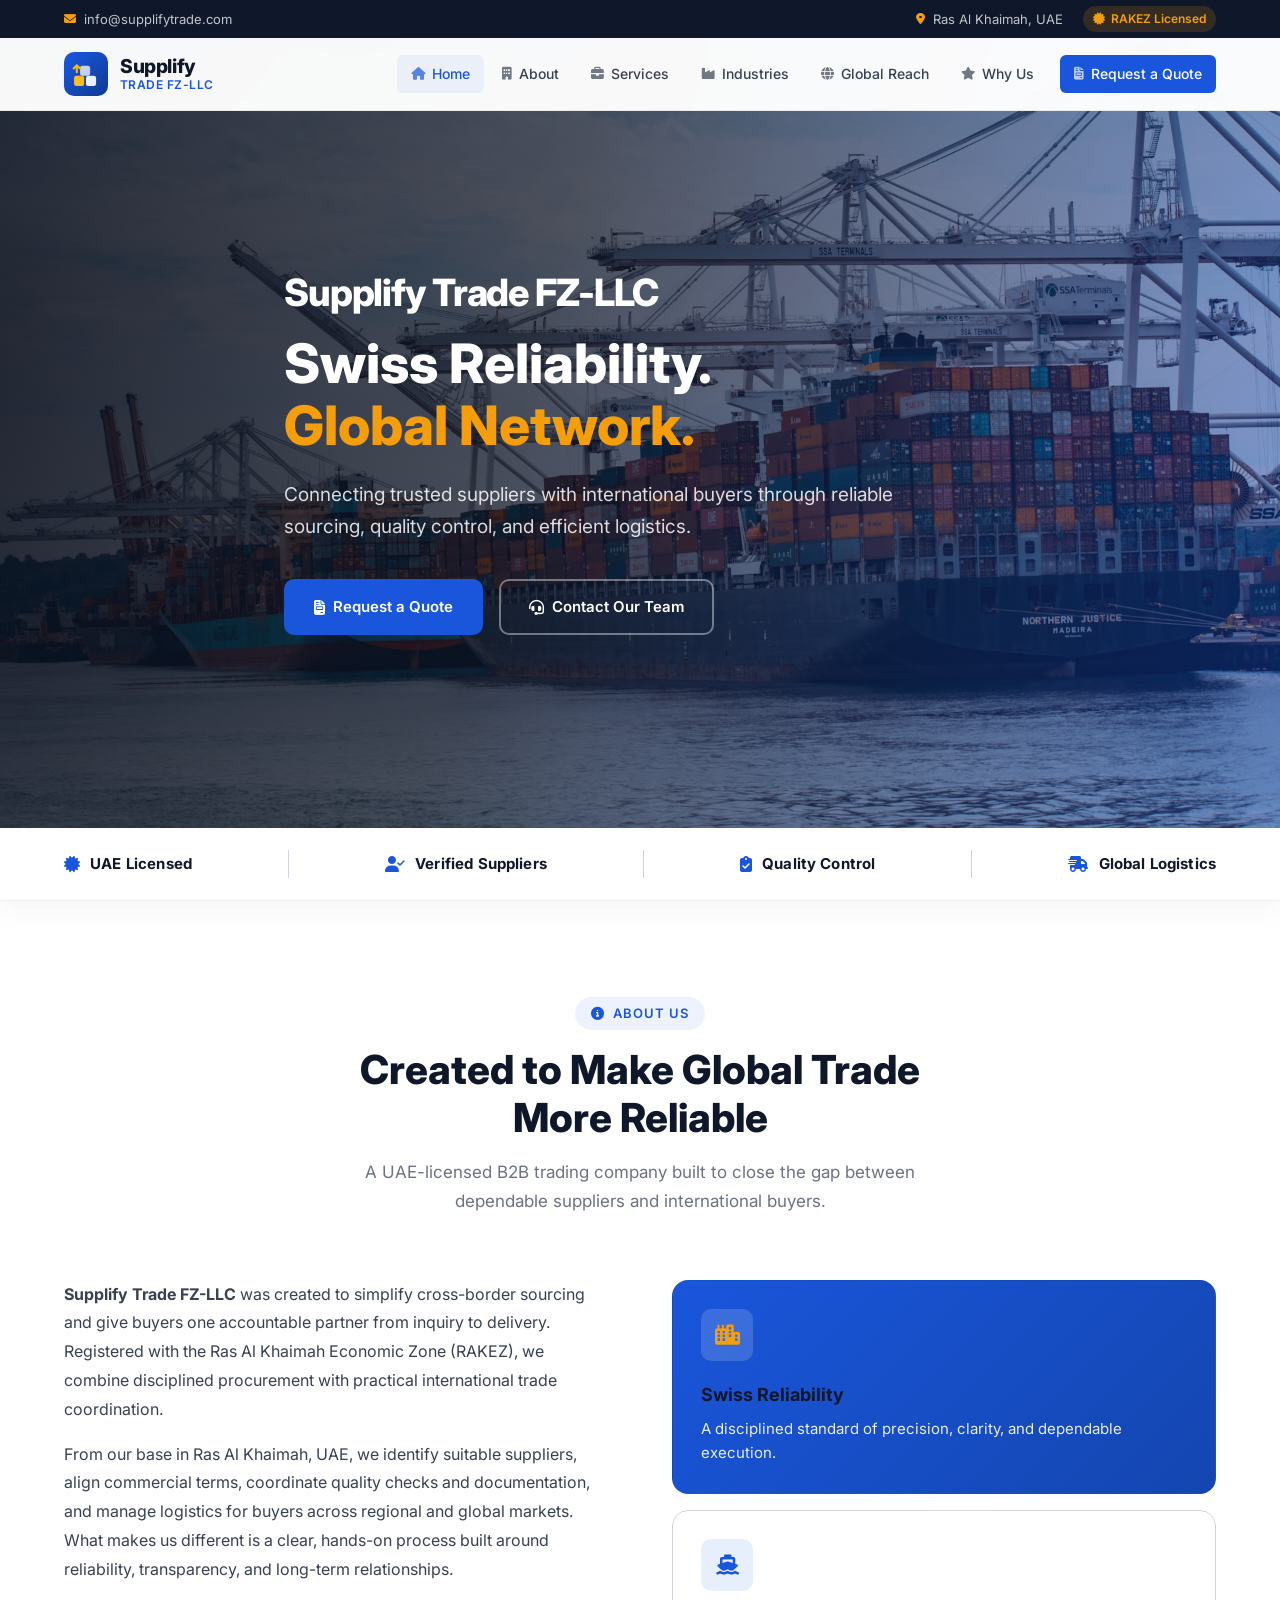
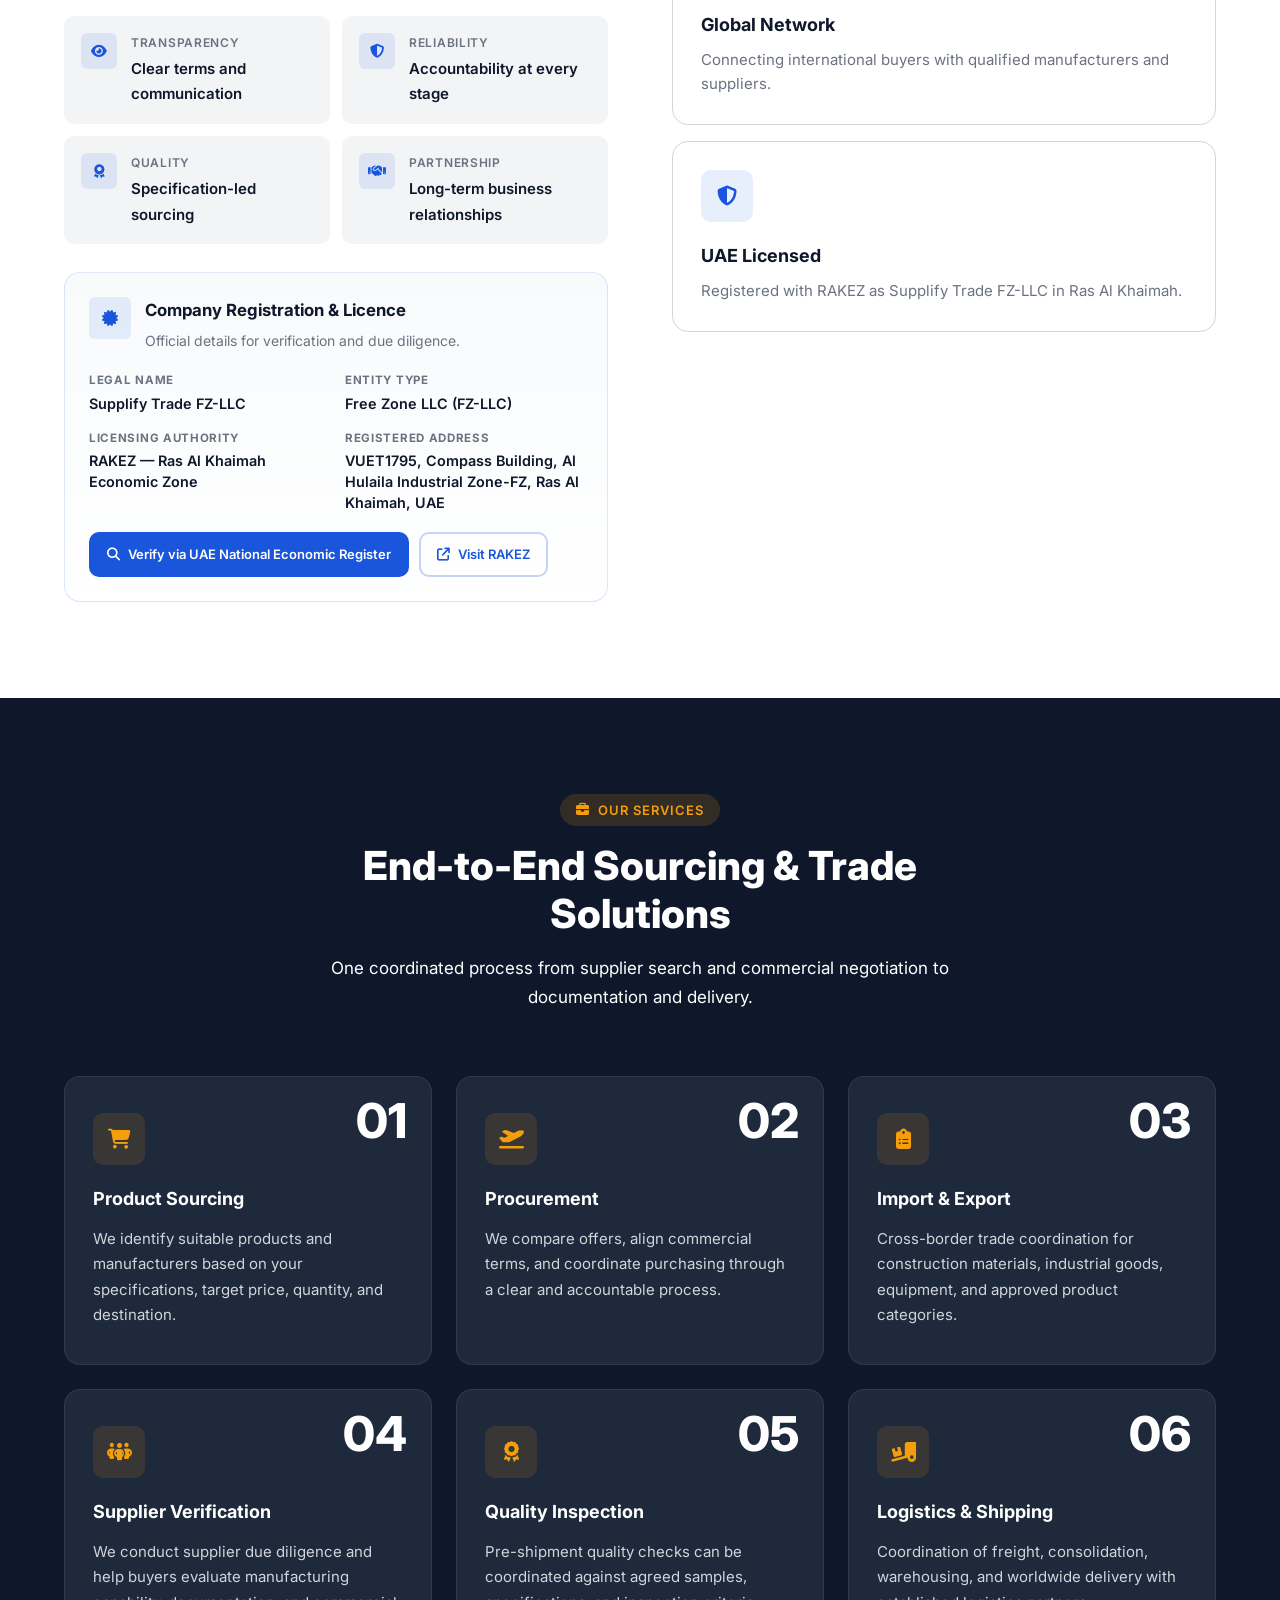
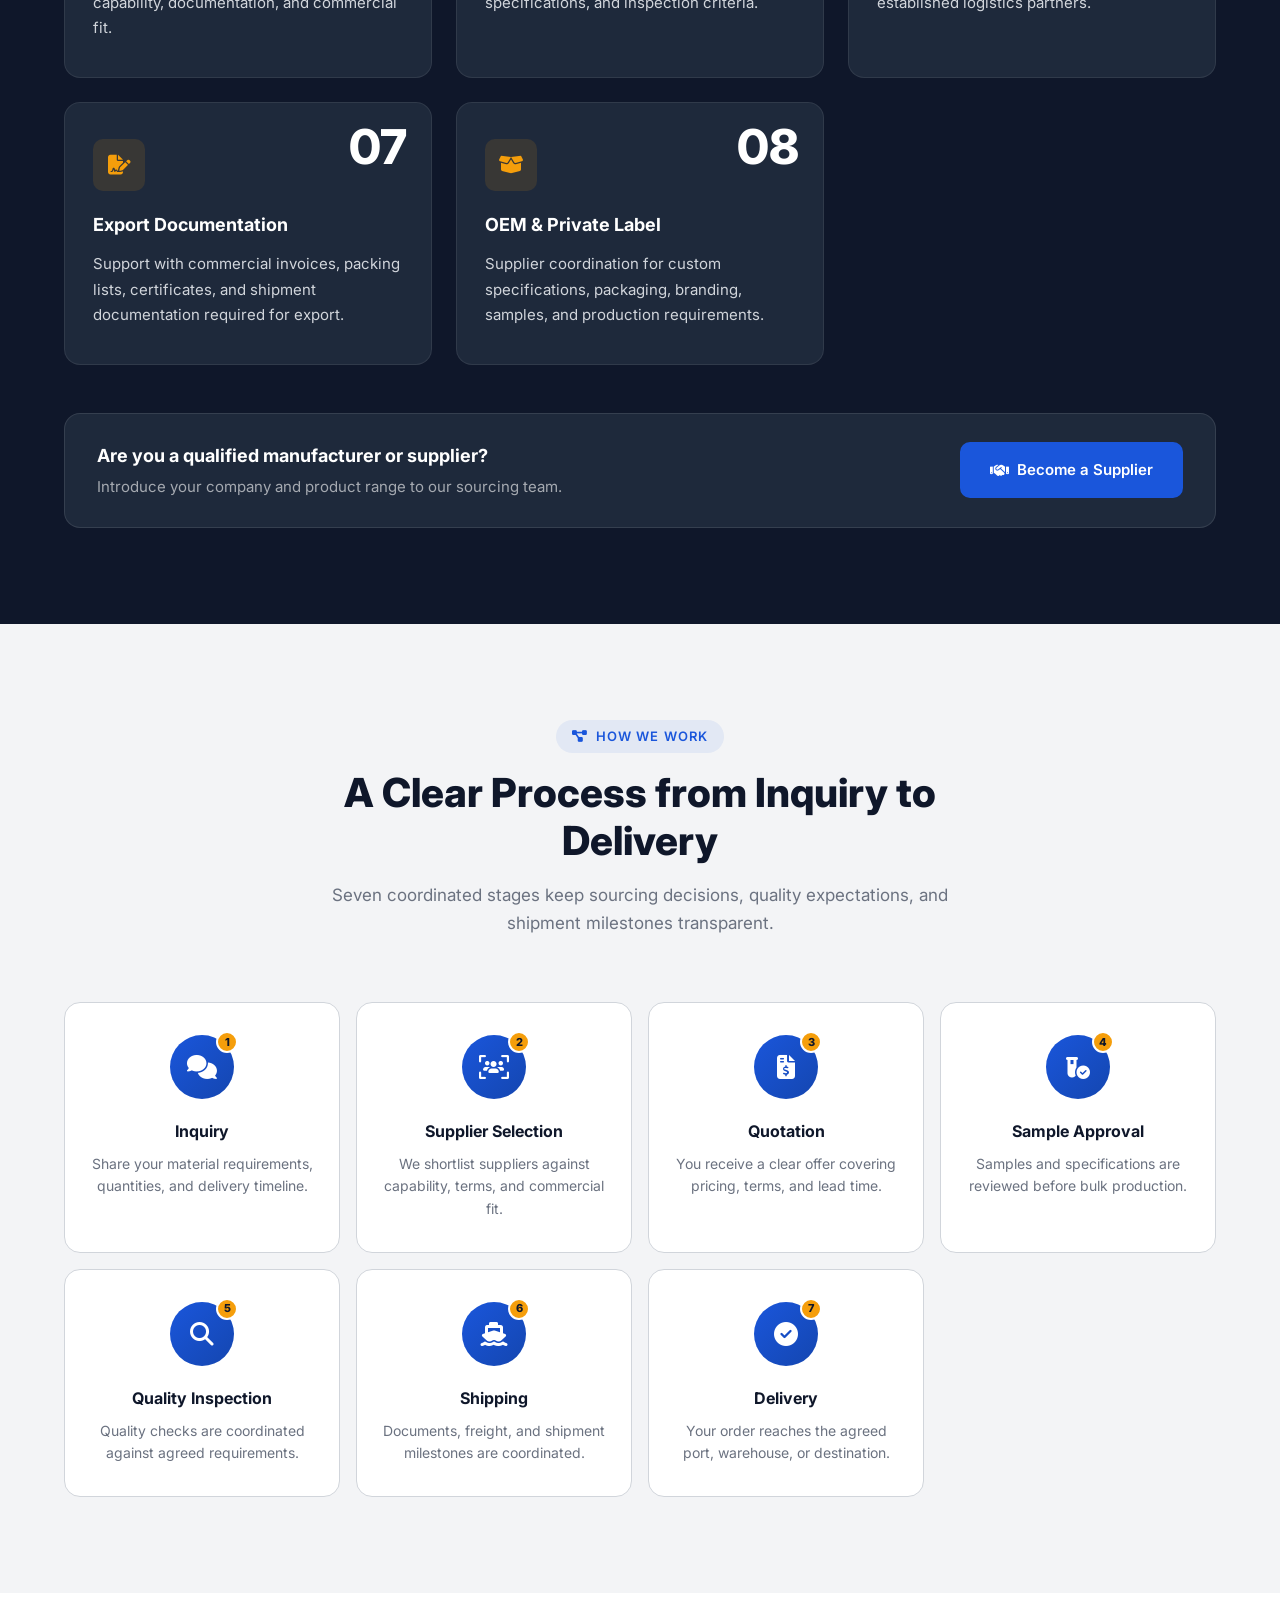
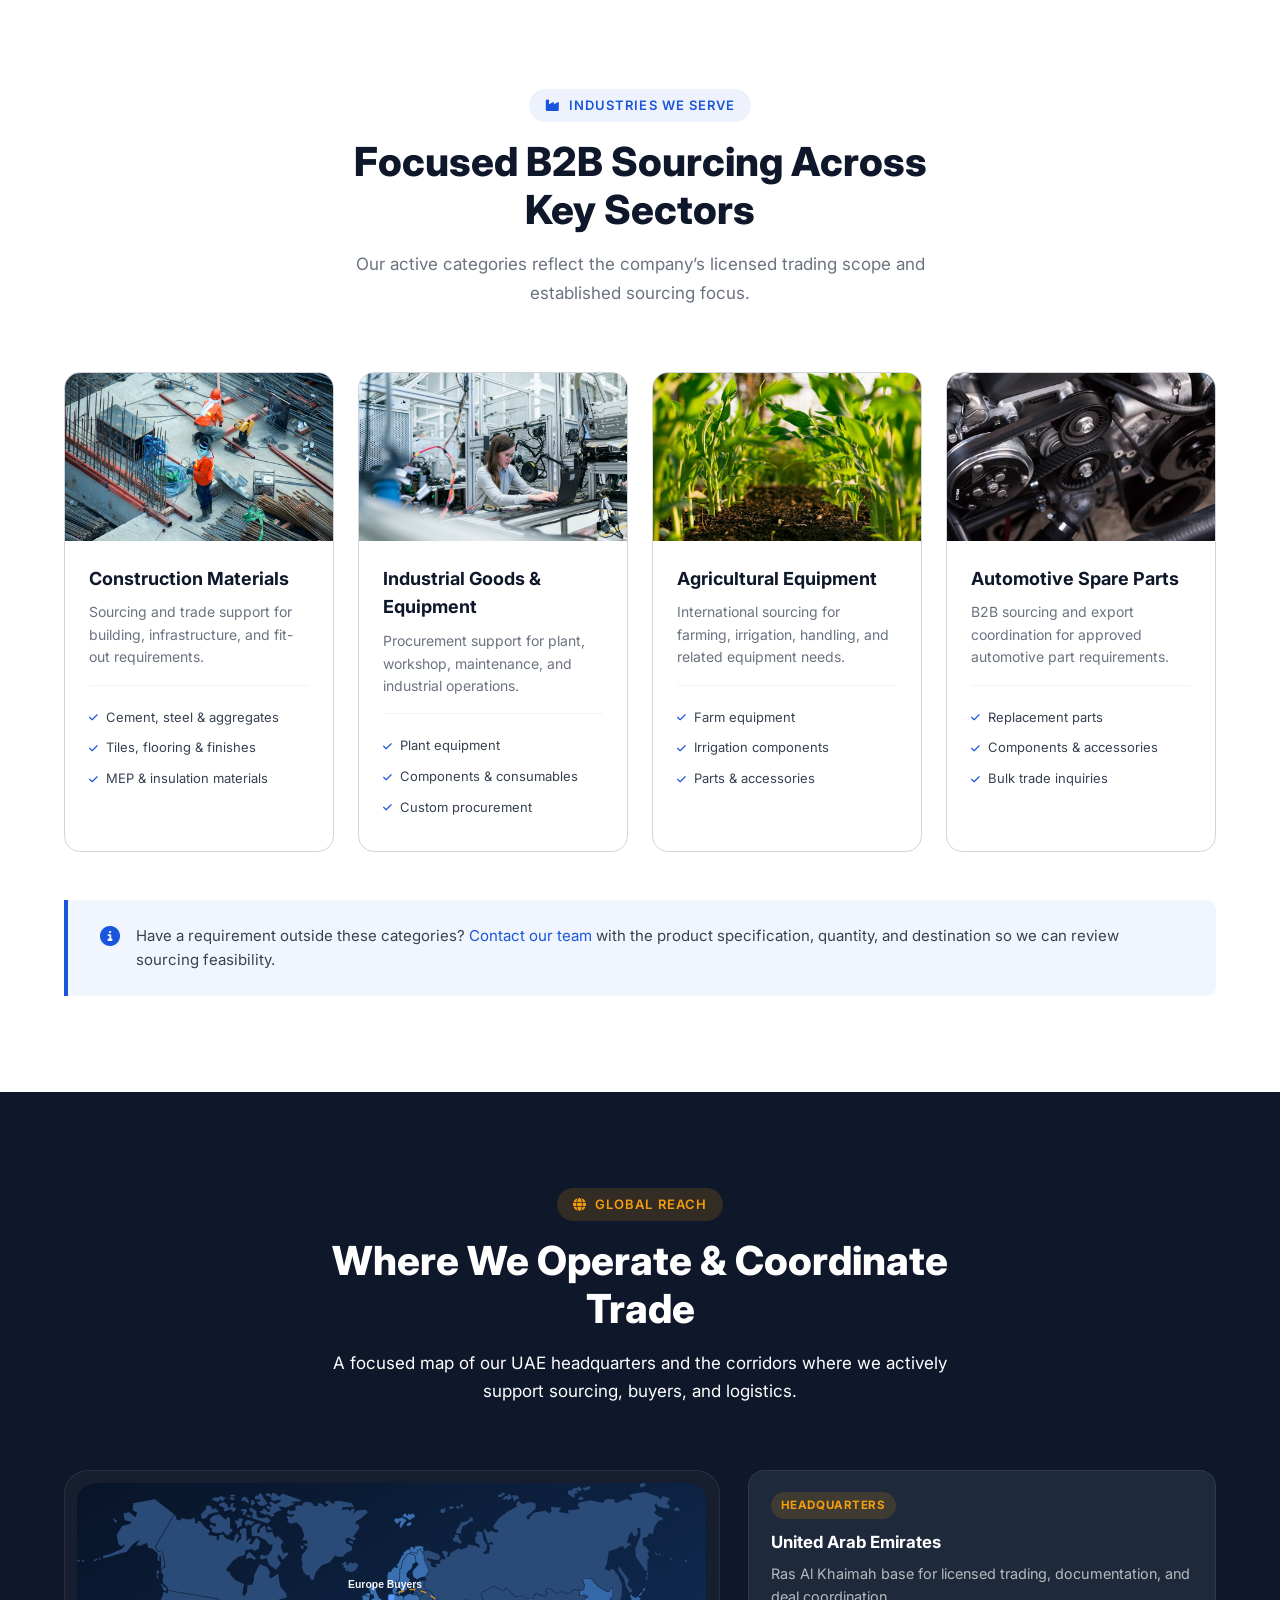
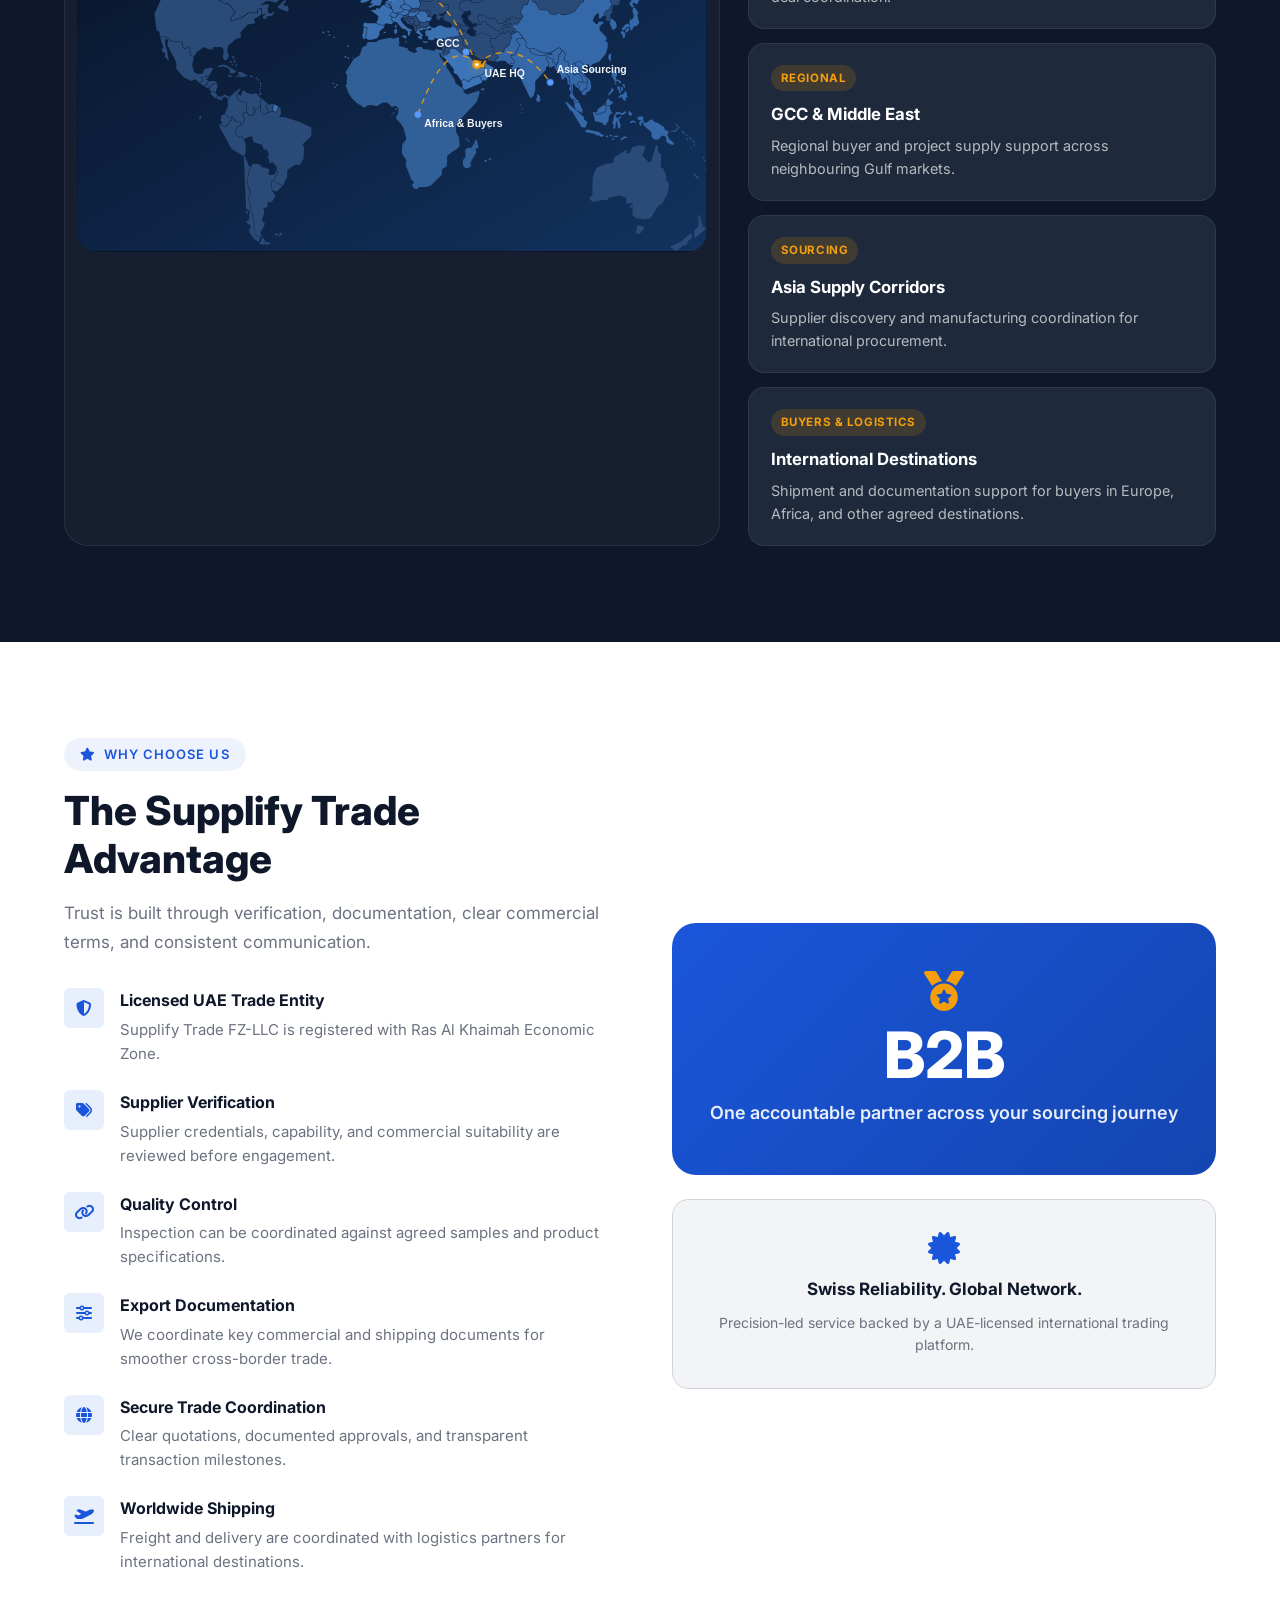
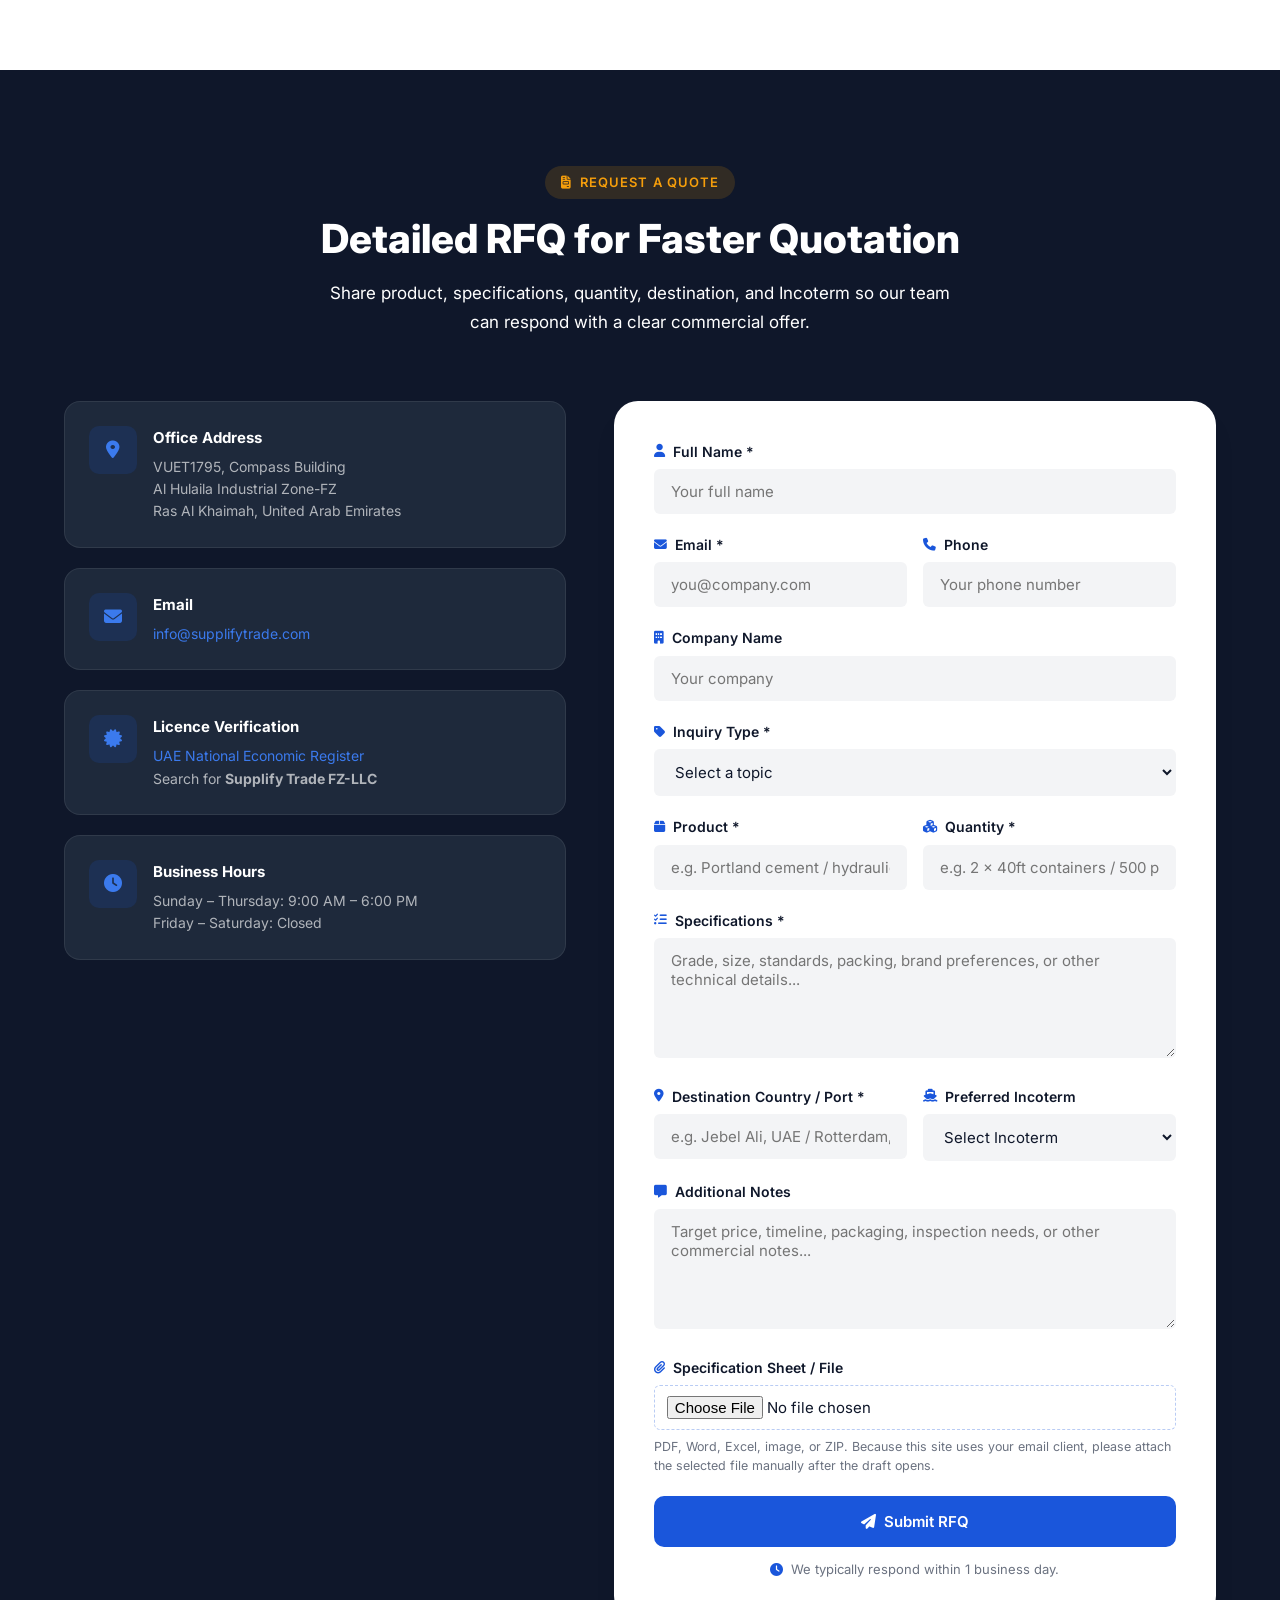
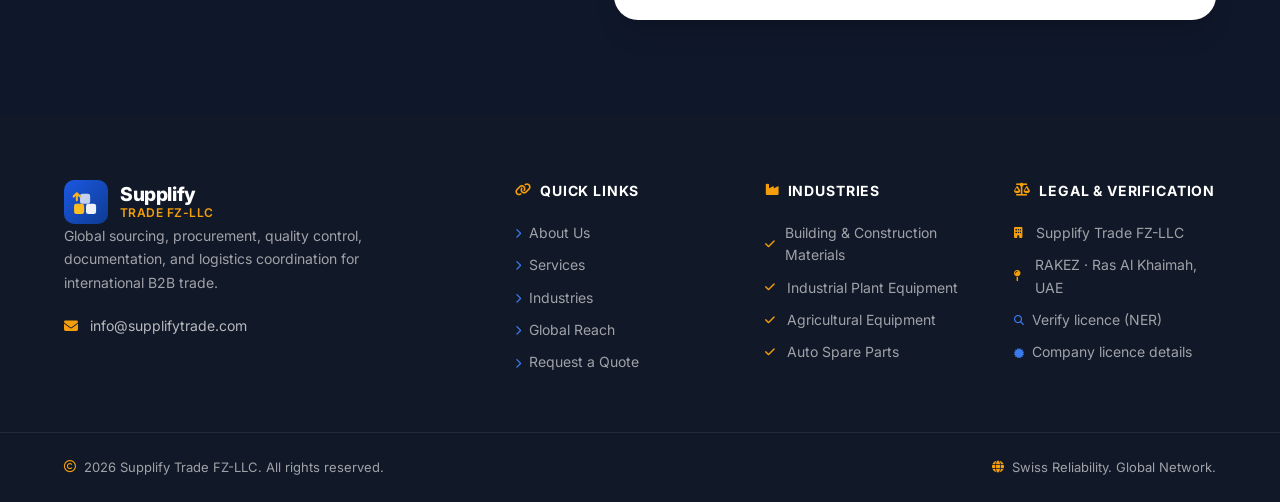
==== commit c7fe41dd: "Replace abstract Global Reach graphic with animated world map. Co-authored-by: Cursor <cursoragent@c" ====
--- a/index.html
+++ b/index.html
@@ -471,56 +471,13 @@
         </div>
 
         <div class="global-reach__layout">
-          <div class="global-reach__map-wrap" aria-hidden="false">
-            <svg class="global-reach__map" viewBox="0 0 1000 480" role="img" aria-label="World map highlighting UAE headquarters, GCC, Asia sourcing, and international buyer corridors">
-              <defs>
-                <linearGradient id="mapOcean" x1="0" y1="0" x2="1" y2="1">
-                  <stop offset="0%" stop-color="#0b1c3d"/>
-                  <stop offset="100%" stop-color="#12305f"/>
-                </linearGradient>
-              </defs>
-              <rect width="1000" height="480" fill="url(#mapOcean)" rx="24"/>
-              <g fill="#1e3a5f" opacity="0.9">
-                <path d="M120 110c40-28 92-42 140-38 36 3 68 20 92 44 18 18 28 42 26 68-4 36-28 62-56 78-34 20-74 22-110 12-42-12-74-42-86-82-8-26-4-56 0-82z"/>
-                <path d="M300 90c48-18 104-20 152-4 38 12 70 40 84 76 12 32 6 68-12 96-22 34-58 54-96 58-46 4-92-14-120-48-24-28-34-68-28-104 4-26 18-54 20-74z"/>
-                <path d="M470 140c44-10 92-8 132 12 34 18 58 50 62 88 4 34-10 68-34 92-28 28-68 40-106 36-42-4-80-28-98-64-18-36-14-80 6-112 12-20 24-42 38-52z"/>
-                <path d="M620 120c52-24 118-28 172-8 42 16 78 48 90 92 10 36 0 76-24 104-28 34-72 50-116 48-48-2-94-24-120-62-22-32-24-76-8-112 10-22 28-46 6-62z"/>
-                <path d="M180 300c36-14 80-12 114 8 28 16 46 44 48 76 2 30-12 58-36 74-28 18-64 20-94 8-34-14-58-44-62-78-4-30 6-62 30-88z"/>
-                <path d="M360 320c42-16 92-10 128 16 28 20 42 54 36 86-6 34-34 60-66 70-36 12-78 4-106-20-26-22-36-58-28-90 6-26 18-48 36-62z"/>
-                <path d="M700 300c40-20 92-18 130 4 30 18 48 50 44 84-4 32-28 58-56 70-34 14-74 10-102-10-28-20-40-54-32-86 6-26 20-48 16-62z"/>
-              </g>
-              <g class="map-routes" stroke="#f59e0b" stroke-width="1.5" fill="none" opacity="0.55" stroke-dasharray="6 6">
-                <path d="M575 245 C640 210, 720 200, 780 220"/>
-                <path d="M575 245 C520 270, 450 300, 400 330"/>
-                <path d="M575 245 C610 180, 680 140, 730 120"/>
-              </g>
-              <g class="map-markers">
-                <g transform="translate(575 245)">
-                  <circle r="18" fill="rgba(245,158,11,0.18)"/>
-                  <circle r="8" fill="#f59e0b"/>
-                  <circle r="3.5" fill="#fff"/>
-                </g>
-                <g transform="translate(545 230)">
-                  <circle r="6" fill="#3b7aed"/>
-                </g>
-                <g transform="translate(780 220)">
-                  <circle r="7" fill="#3b7aed"/>
-                </g>
-                <g transform="translate(400 330)">
-                  <circle r="7" fill="#3b7aed"/>
-                </g>
-                <g transform="translate(730 120)">
-                  <circle r="7" fill="#3b7aed"/>
-                </g>
-              </g>
-              <g fill="#ffffff" font-family="Inter, sans-serif" font-size="14" font-weight="600">
-                <text x="590" y="272">UAE HQ</text>
-                <text x="500" y="218">GCC</text>
-                <text x="790" y="210">Asia Sourcing</text>
-                <text x="360" y="355">Africa &amp; Buyers</text>
-                <text x="710" y="108">Europe Buyers</text>
-              </g>
-            </svg>
+          <div class="global-reach__map-wrap">
+            <object
+              class="global-reach__map"
+              type="image/svg+xml"
+              data="assets/world-reach-map.svg"
+              aria-label="Animated world map highlighting UAE headquarters and trade corridors across GCC, Asia, Europe and Africa"
+            ></object>
           </div>
 
           <div class="global-reach__list">
--- a/css/style.css
+++ b/css/style.css
@@ -1201,14 +1201,19 @@
   background: rgba(255, 255, 255, 0.03);
   border: 1px solid rgba(255, 255, 255, 0.08);
   border-radius: var(--radius-xl);
-  padding: 16px;
+  padding: 12px;
   overflow: hidden;
+  min-height: 320px;
 }
 
 .global-reach__map {
   width: 100%;
   height: auto;
+  min-height: 300px;
   display: block;
+  border: 0;
+  border-radius: calc(var(--radius-xl) - 4px);
+  background: #081428;
 }
 
 .global-reach__list {
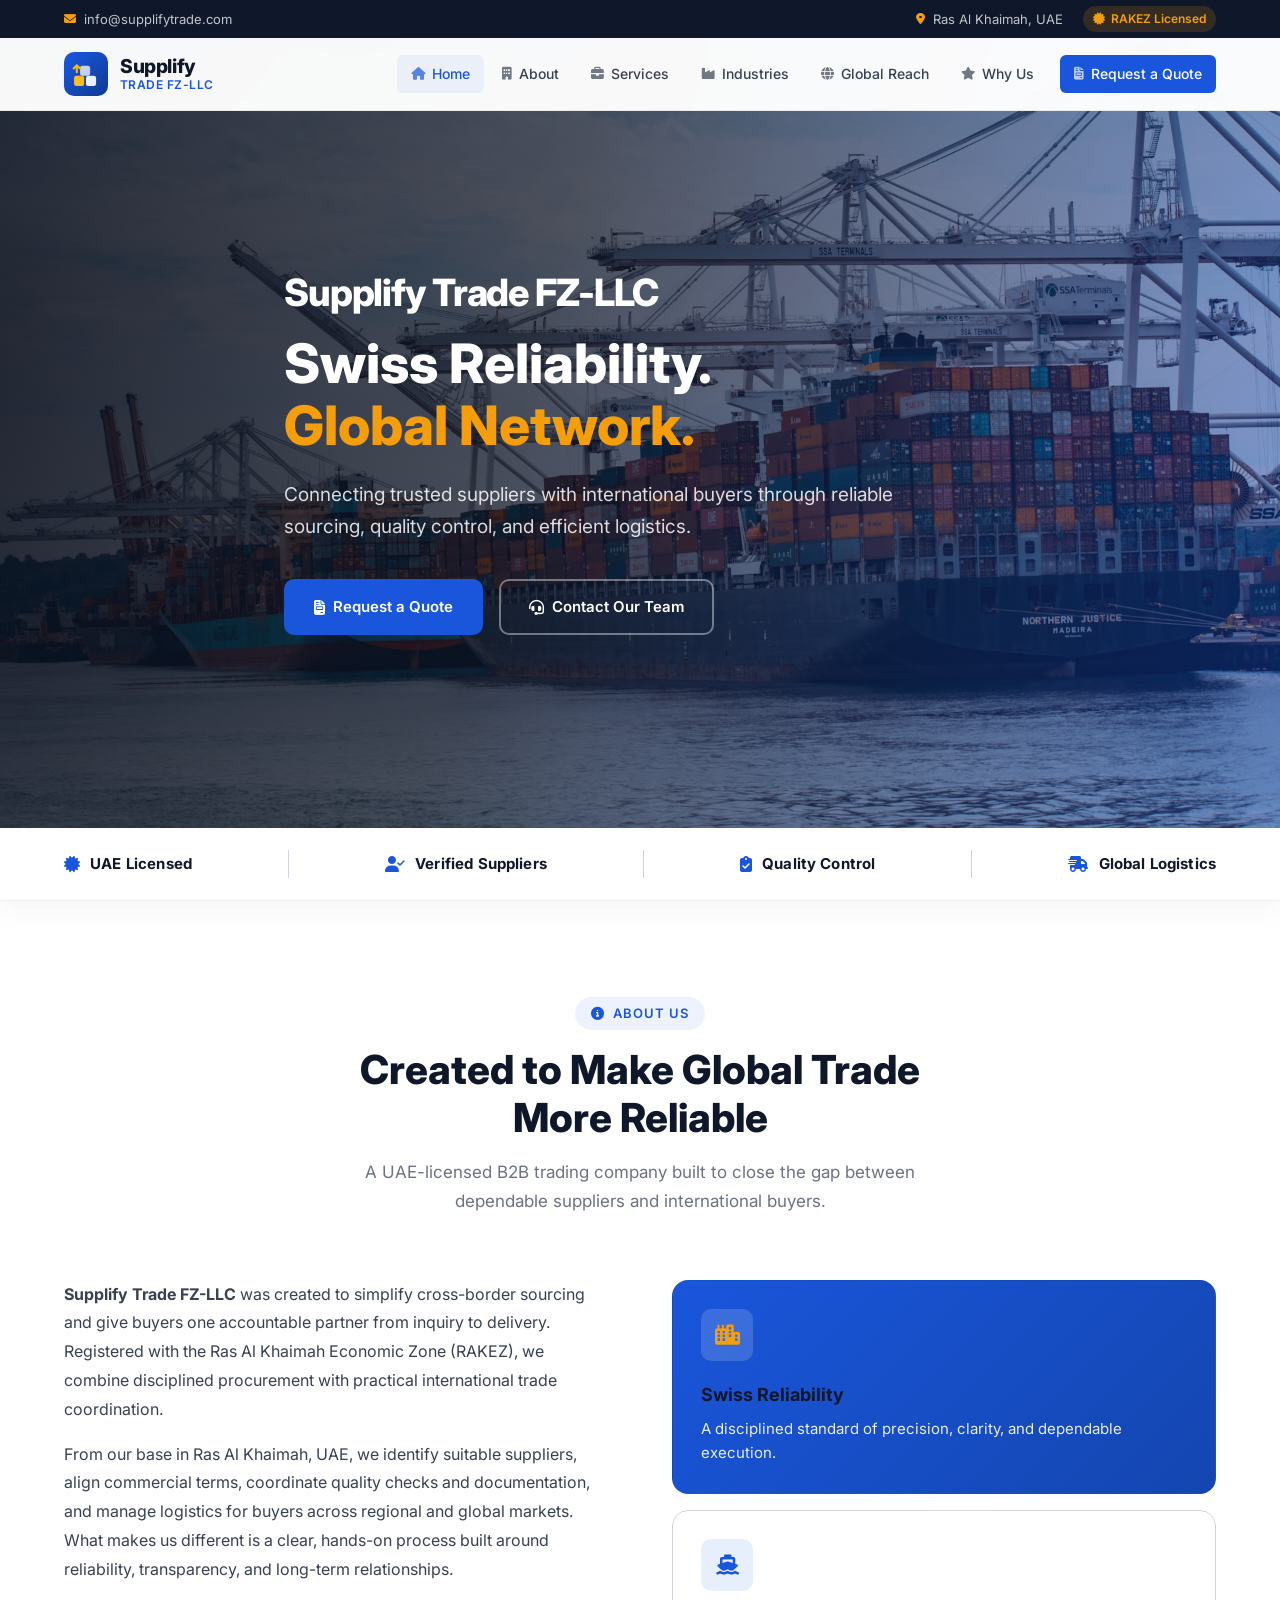
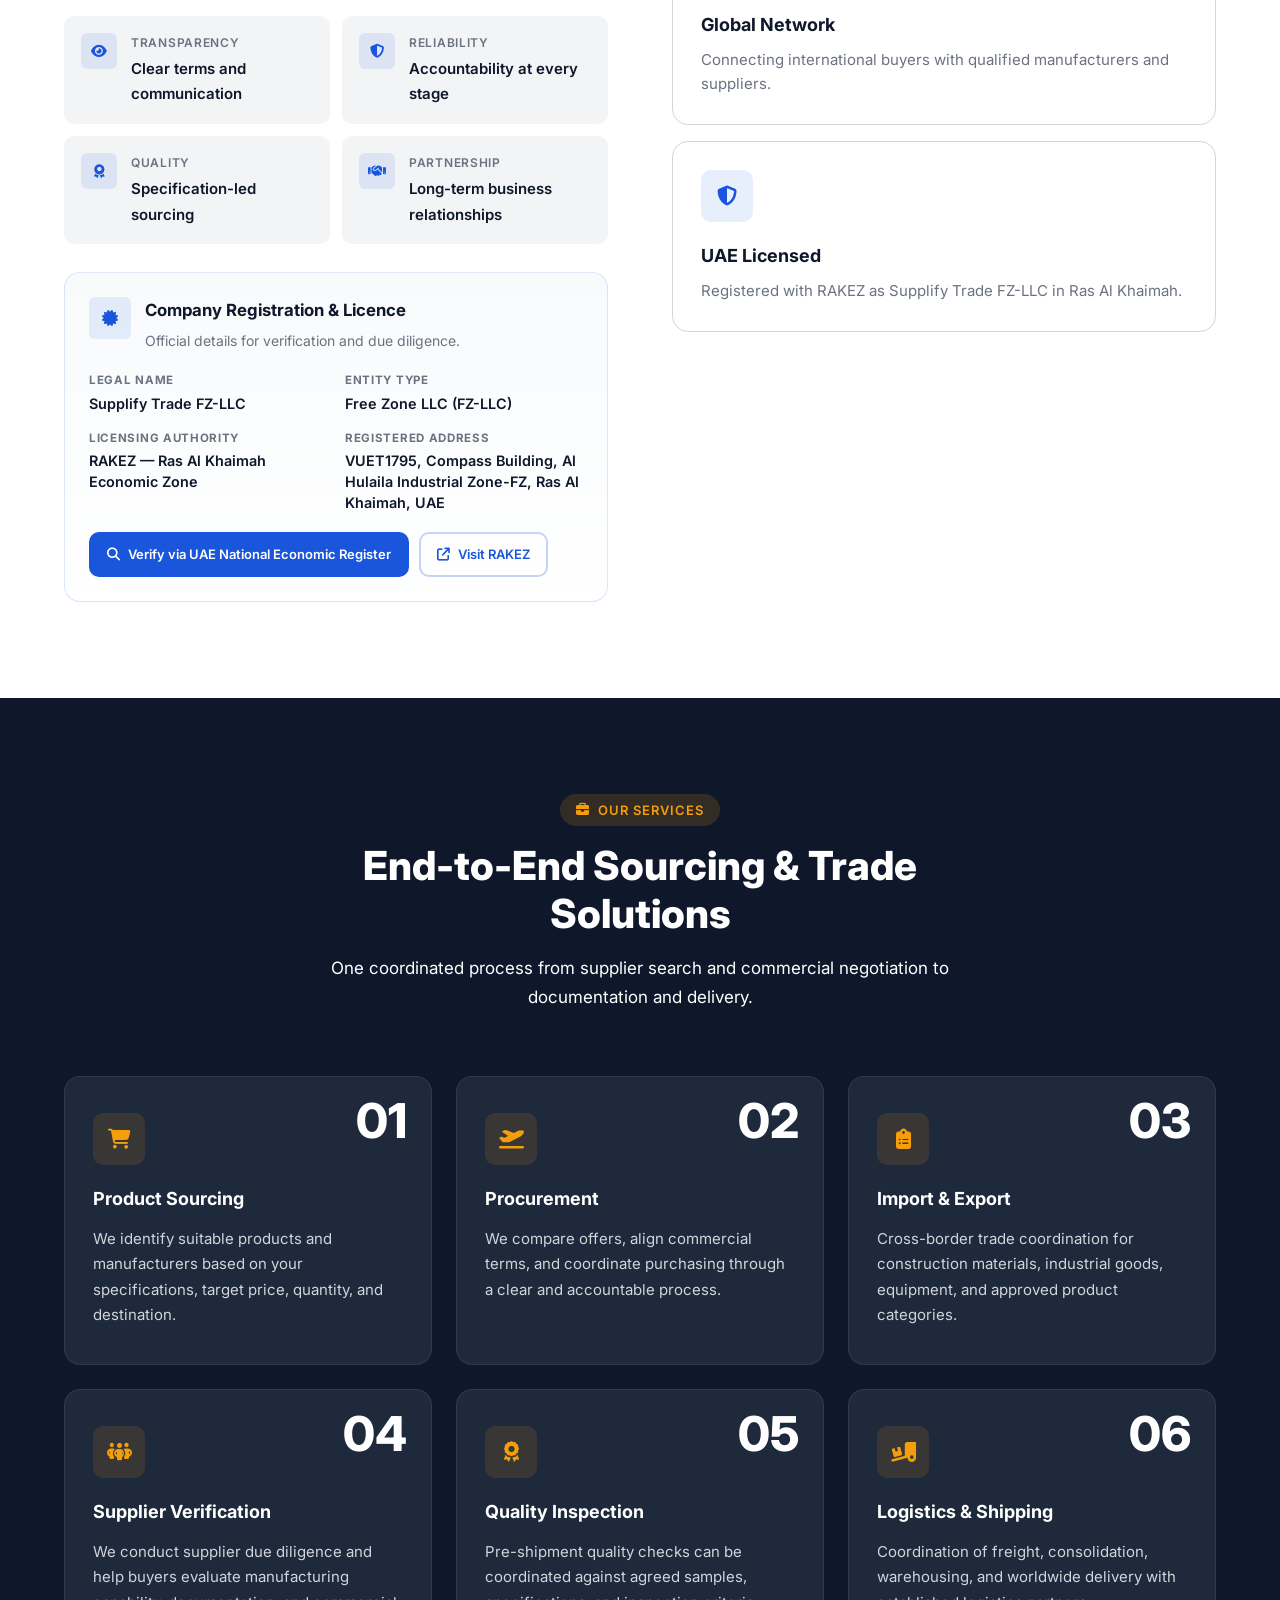
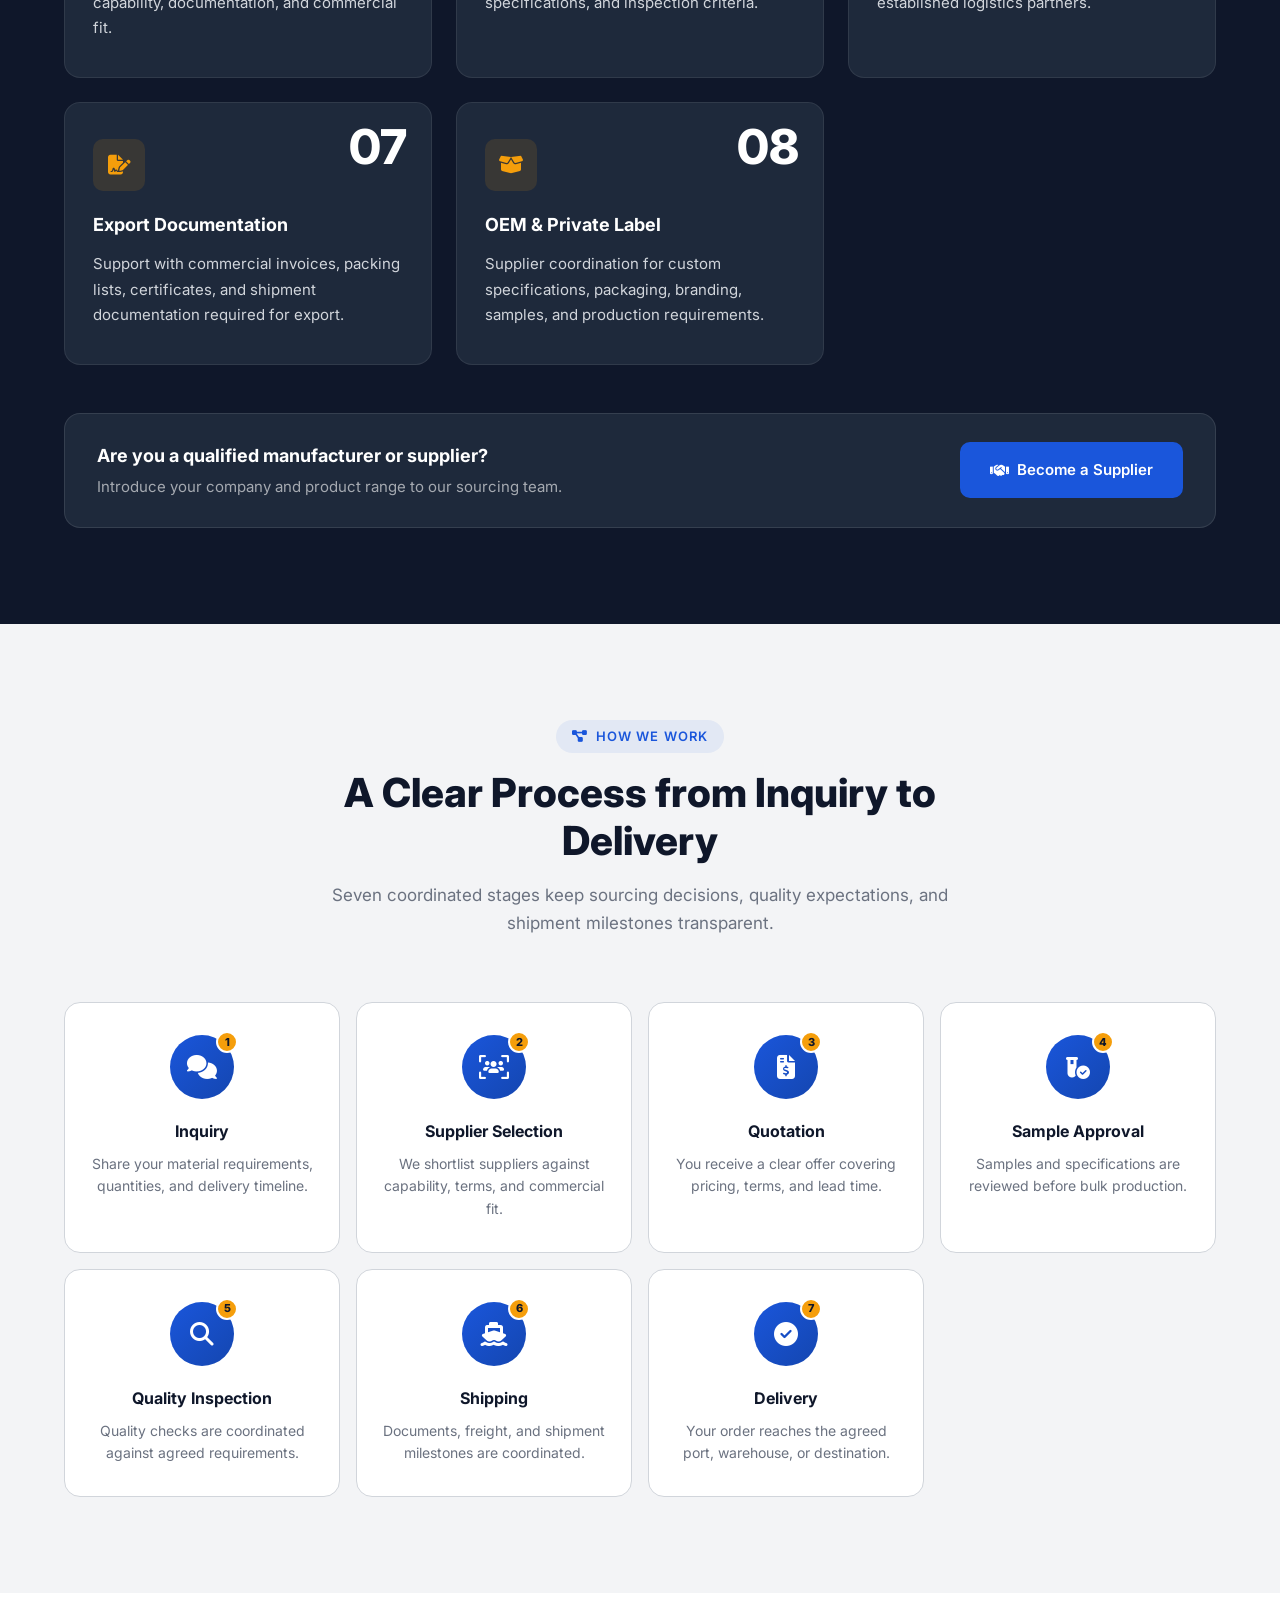
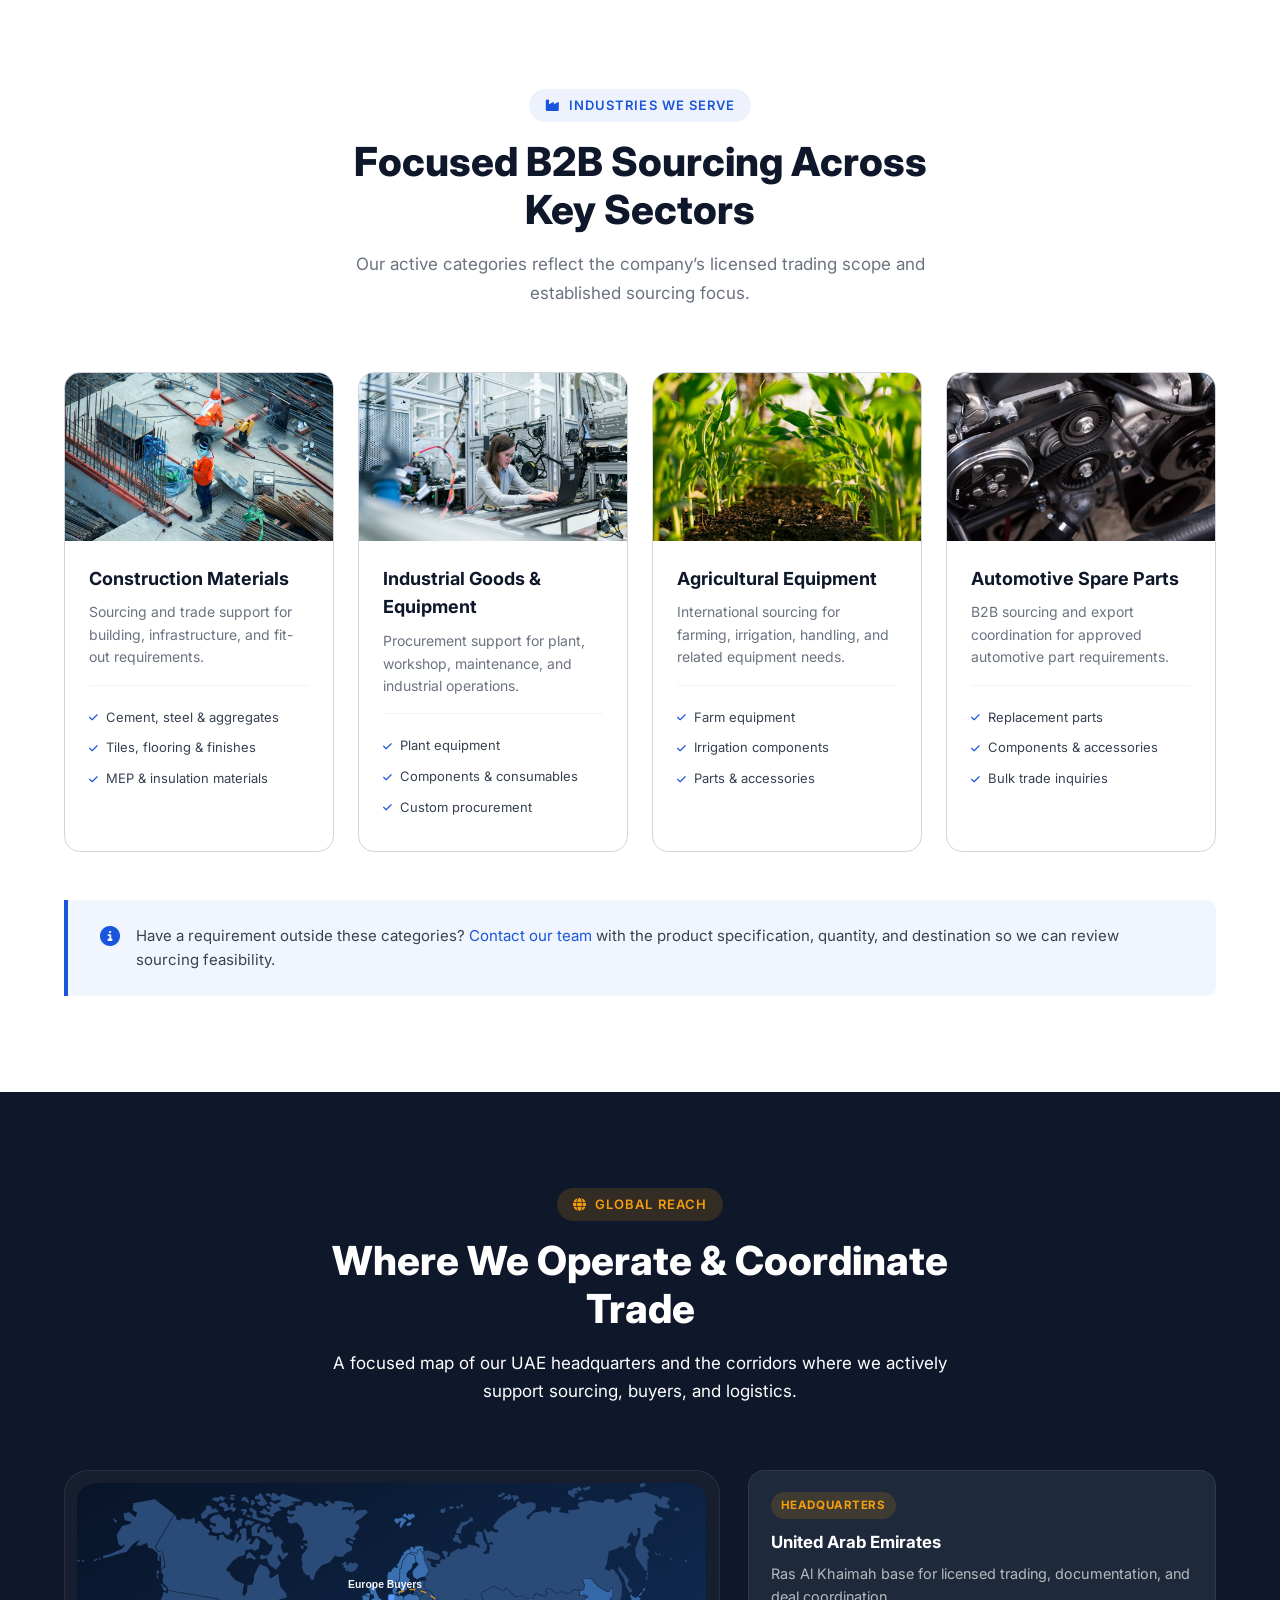
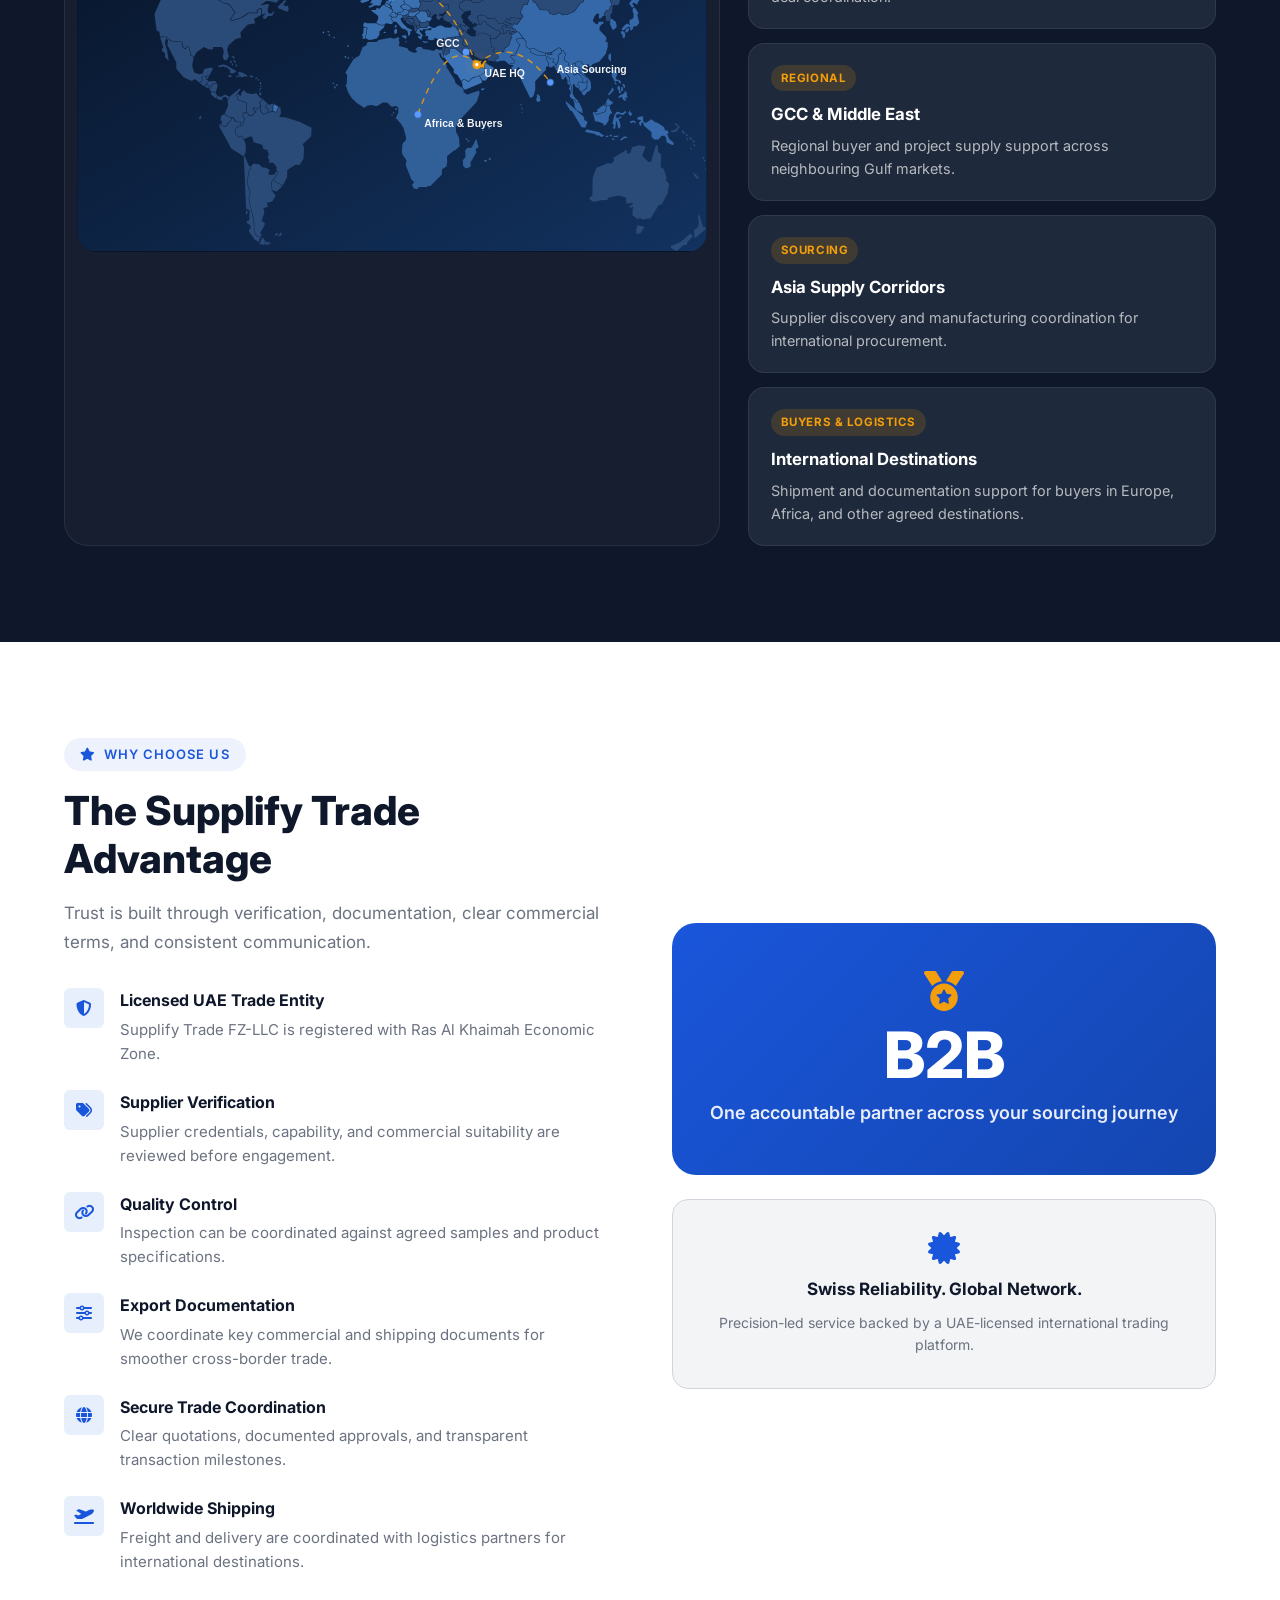
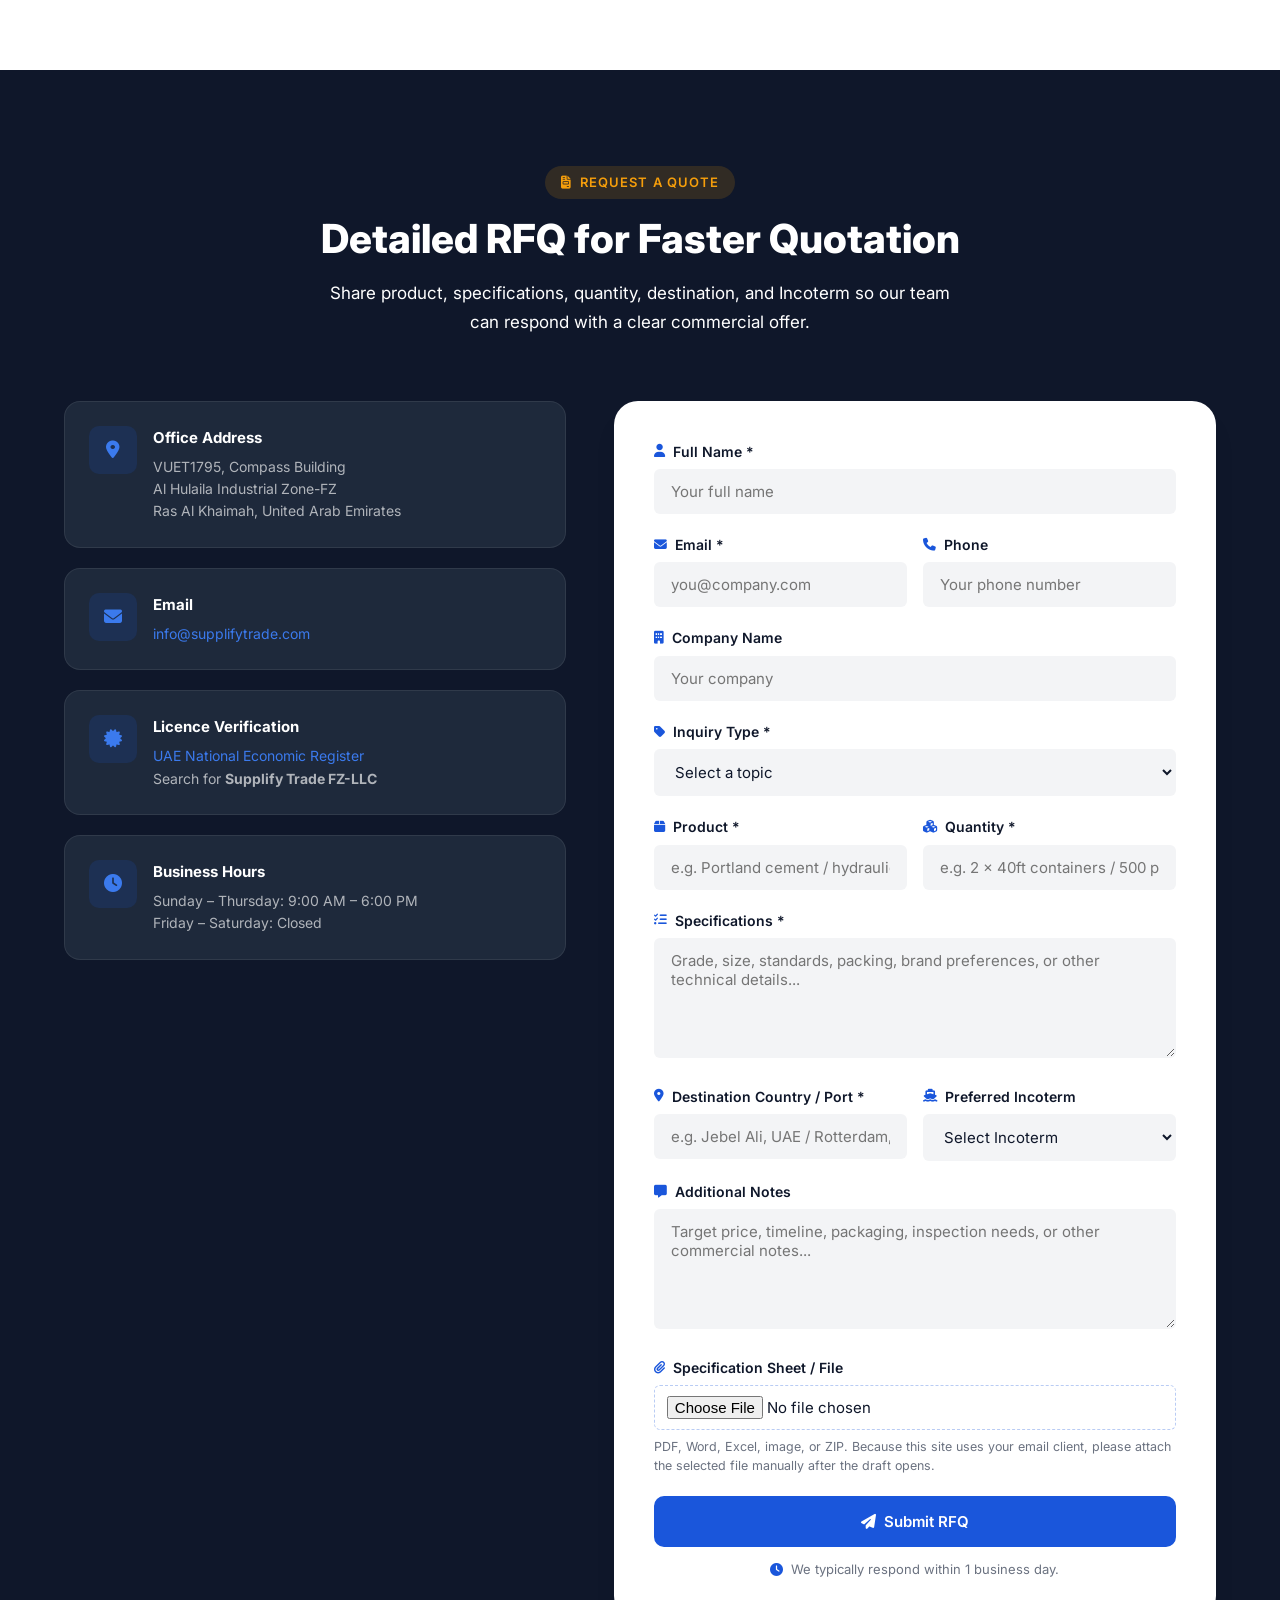
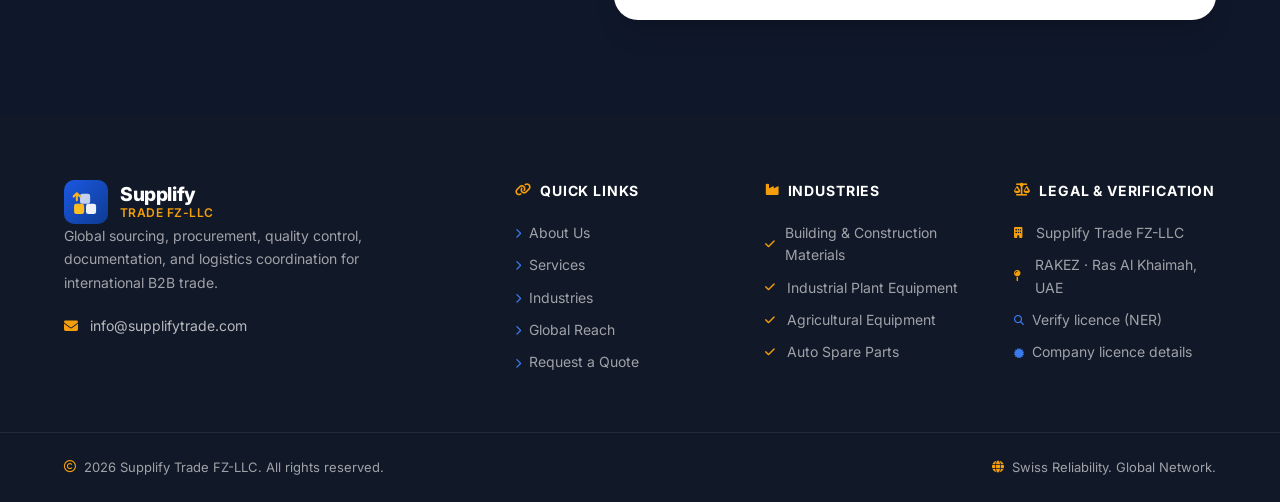
==== commit d6316e32: "Add social OG image and stronger SEO metadata. Co-authored-by: Cursor <cursoragent@cursor.com>" ====
--- a/index.html
+++ b/index.html
@@ -3,16 +3,102 @@
 <head>
   <meta charset="UTF-8">
   <meta name="viewport" content="width=device-width, initial-scale=1.0">
-  <meta name="description" content="Supplify Trade FZ-LLC provides global sourcing, procurement, supplier verification, quality control, export documentation, and international logistics from the UAE.">
-  <meta name="keywords" content="global sourcing, procurement, international trade, supplier verification, quality control, export documentation, logistics, UAE, RAKEZ">
   <title>Supplify Trade FZ-LLC | Global Sourcing & International Trade</title>
+  <meta name="description" content="Supplify Trade FZ-LLC is a RAKEZ-licensed UAE company for global sourcing, procurement, supplier verification, quality control, export documentation, and international logistics.">
+  <meta name="keywords" content="global sourcing, procurement, international trade, supplier verification, quality control, export documentation, logistics, UAE, RAKEZ, Supplify Trade">
+  <meta name="author" content="Supplify Trade FZ-LLC">
+  <meta name="robots" content="index, follow, max-image-preview:large, max-snippet:-1, max-video-preview:-1">
+  <meta name="theme-color" content="#1a56db">
+  <meta name="geo.region" content="AE-RK">
+  <meta name="geo.placename" content="Ras Al Khaimah">
   <link rel="canonical" href="https://supplifytrade.com/">
   <link rel="icon" href="assets/logo-icon.svg" type="image/svg+xml">
+  <link rel="apple-touch-icon" href="assets/og-image.jpg">
+
+  <!-- Open Graph / WhatsApp / Telegram / LinkedIn -->
+  <meta property="og:type" content="website">
+  <meta property="og:site_name" content="Supplify Trade FZ-LLC">
+  <meta property="og:locale" content="en_US">
+  <meta property="og:url" content="https://supplifytrade.com/">
+  <meta property="og:title" content="Supplify Trade FZ-LLC | Swiss Reliability. Global Network.">
+  <meta property="og:description" content="Global sourcing, procurement, supplier verification, quality control, and international logistics from a RAKEZ-licensed UAE trading company.">
+  <meta property="og:image" content="https://supplifytrade.com/assets/og-image.jpg">
+  <meta property="og:image:secure_url" content="https://supplifytrade.com/assets/og-image.jpg">
+  <meta property="og:image:type" content="image/jpeg">
+  <meta property="og:image:width" content="1200">
+  <meta property="og:image:height" content="630">
+  <meta property="og:image:alt" content="Supplify Trade FZ-LLC — Swiss Reliability. Global Network.">
+
+  <!-- Twitter / X -->
+  <meta name="twitter:card" content="summary_large_image">
+  <meta name="twitter:title" content="Supplify Trade FZ-LLC | Swiss Reliability. Global Network.">
+  <meta name="twitter:description" content="Global sourcing, procurement, supplier verification, quality control, and international logistics from the UAE.">
+  <meta name="twitter:image" content="https://supplifytrade.com/assets/og-image.jpg">
+  <meta name="twitter:image:alt" content="Supplify Trade FZ-LLC — Swiss Reliability. Global Network.">
+
   <link rel="preconnect" href="https://fonts.googleapis.com">
   <link rel="preconnect" href="https://fonts.gstatic.com" crossorigin>
   <link href="https://fonts.googleapis.com/css2?family=Inter:wght@400;500;600;700;800&display=swap" rel="stylesheet">
   <link rel="stylesheet" href="https://cdnjs.cloudflare.com/ajax/libs/font-awesome/6.5.2/css/all.min.css">
   <link rel="stylesheet" href="css/style.css">
+
+  <script type="application/ld+json">
+  {
+    "@context": "https://schema.org",
+    "@graph": [
+      {
+        "@type": "Organization",
+        "@id": "https://supplifytrade.com/#organization",
+        "name": "Supplify Trade FZ-LLC",
+        "url": "https://supplifytrade.com/",
+        "logo": "https://supplifytrade.com/assets/logo-icon.svg",
+        "image": "https://supplifytrade.com/assets/og-image.jpg",
+        "email": "info@supplifytrade.com",
+        "description": "RAKEZ-licensed B2B trading company specializing in global sourcing, procurement, supplier verification, quality control, export documentation, and international logistics.",
+        "address": {
+          "@type": "PostalAddress",
+          "streetAddress": "VUET1795, Compass Building, Al Hulaila Industrial Zone-FZ",
+          "addressLocality": "Ras Al Khaimah",
+          "addressCountry": "AE"
+        },
+        "areaServed": ["AE", "Middle East", "Asia", "Europe", "Africa"],
+        "sameAs": [
+          "https://rakez.com/"
+        ]
+      },
+      {
+        "@type": "WebSite",
+        "@id": "https://supplifytrade.com/#website",
+        "url": "https://supplifytrade.com/",
+        "name": "Supplify Trade FZ-LLC",
+        "description": "Global sourcing and international trade solutions from the UAE.",
+        "publisher": {
+          "@id": "https://supplifytrade.com/#organization"
+        },
+        "inLanguage": "en"
+      },
+      {
+        "@type": "WebPage",
+        "@id": "https://supplifytrade.com/#webpage",
+        "url": "https://supplifytrade.com/",
+        "name": "Supplify Trade FZ-LLC | Global Sourcing & International Trade",
+        "isPartOf": {
+          "@id": "https://supplifytrade.com/#website"
+        },
+        "about": {
+          "@id": "https://supplifytrade.com/#organization"
+        },
+        "primaryImageOfPage": {
+          "@type": "ImageObject",
+          "url": "https://supplifytrade.com/assets/og-image.jpg",
+          "width": 1200,
+          "height": 630
+        },
+        "description": "Connect with Supplify Trade for reliable sourcing, quality control, and global logistics coordination."
+      }
+    ]
+  }
+  </script>
 </head>
 <body>
 
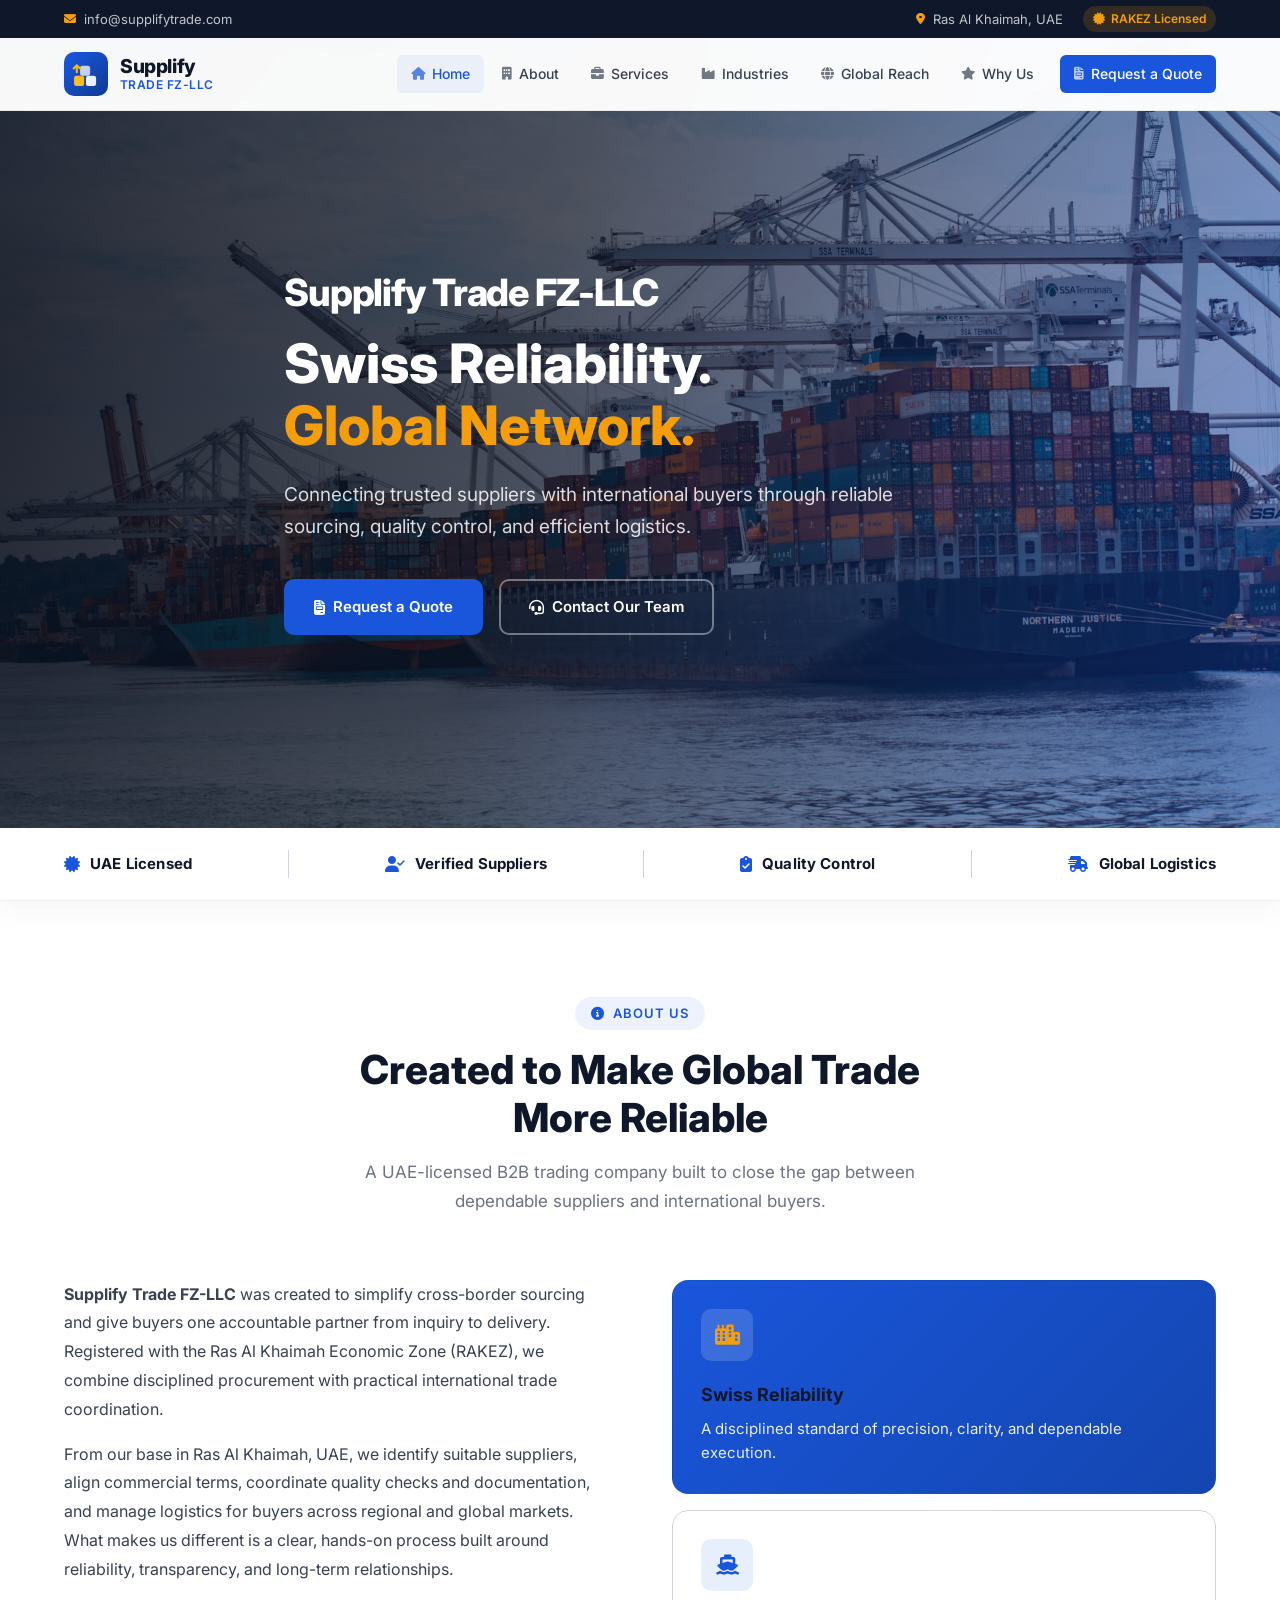
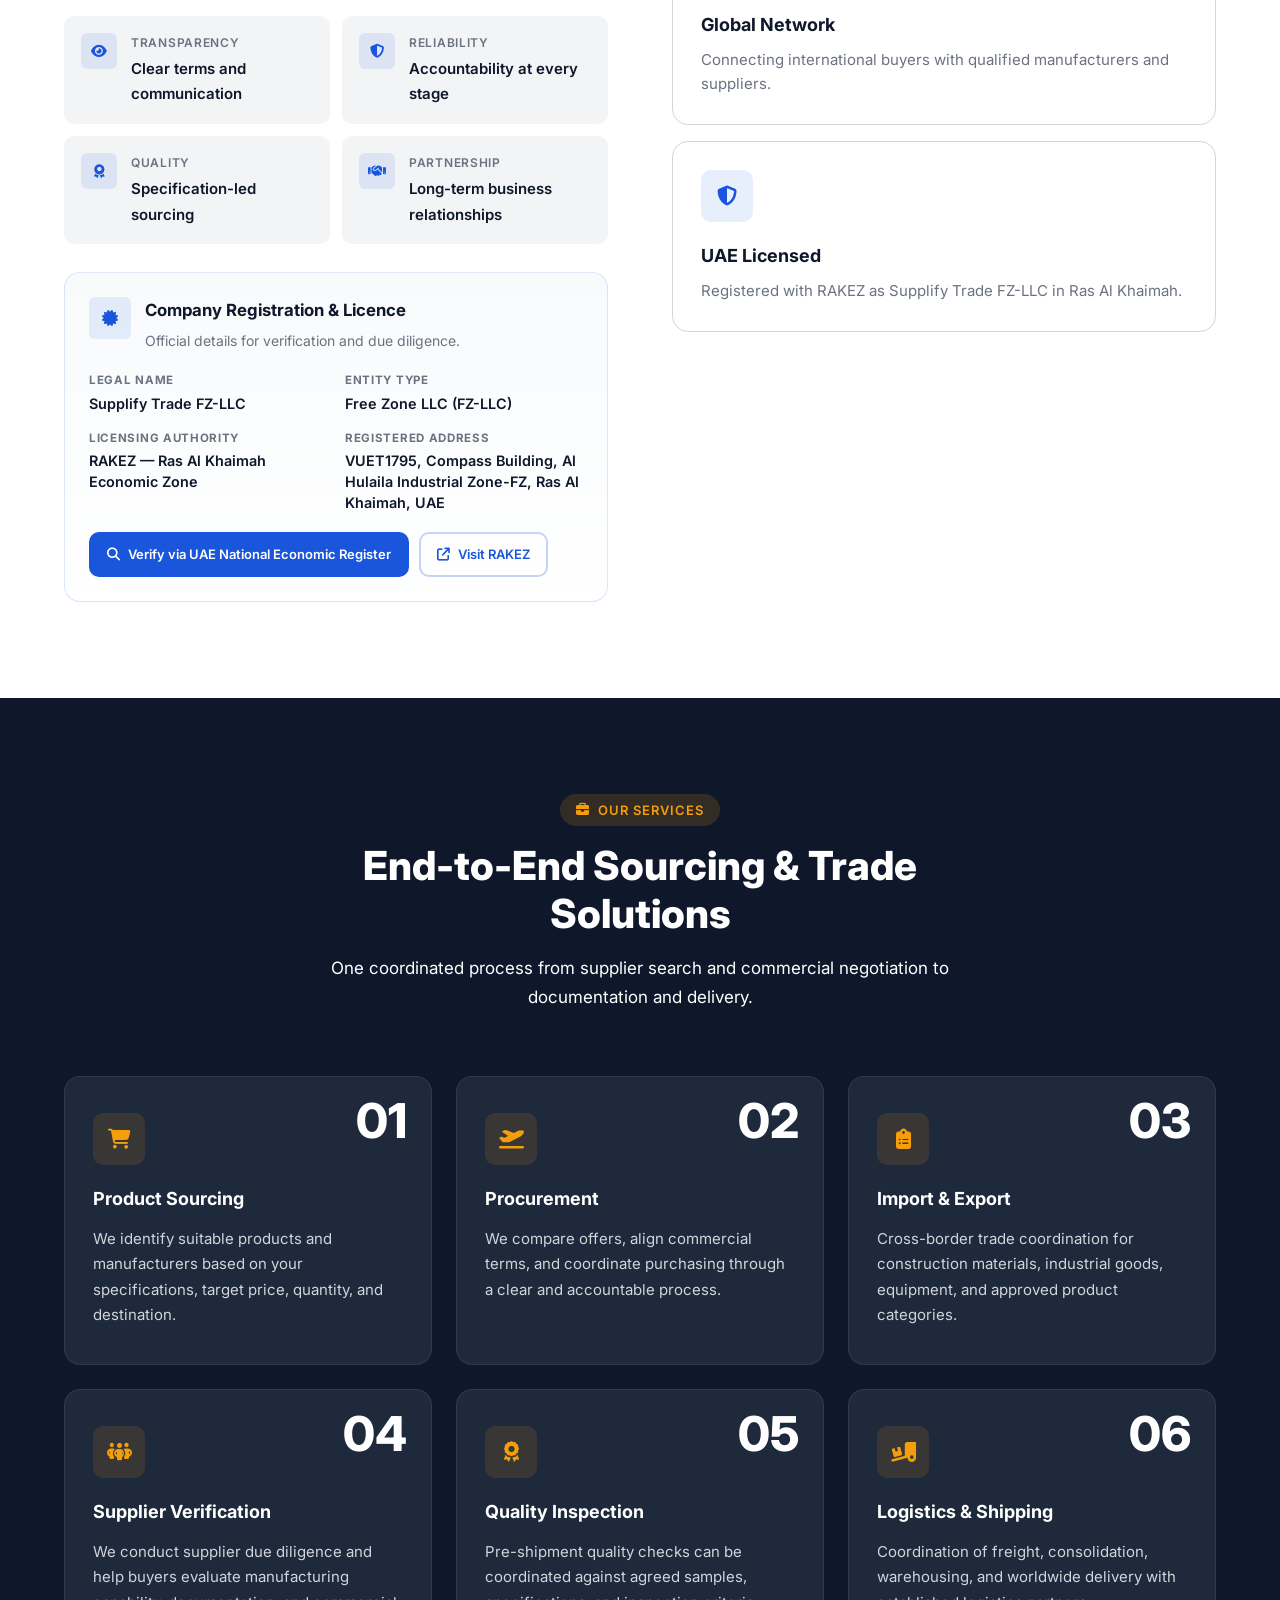
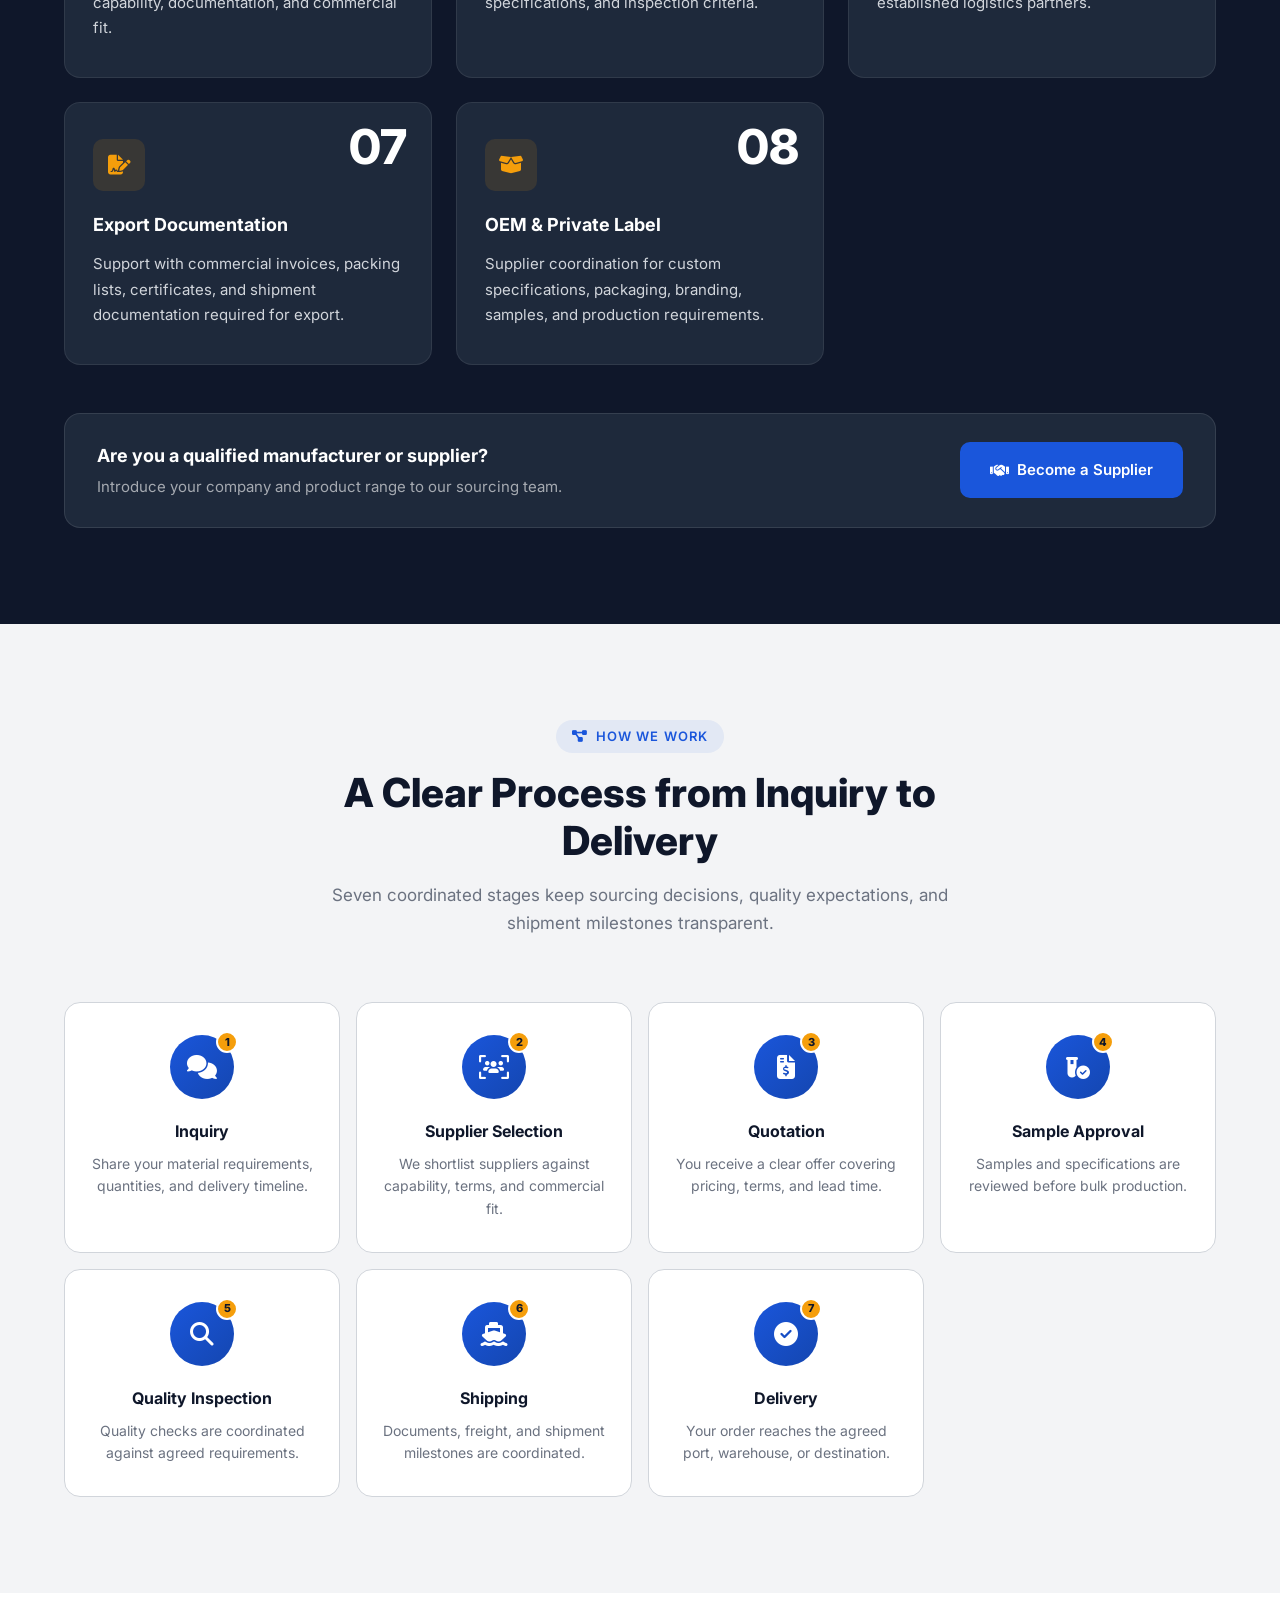
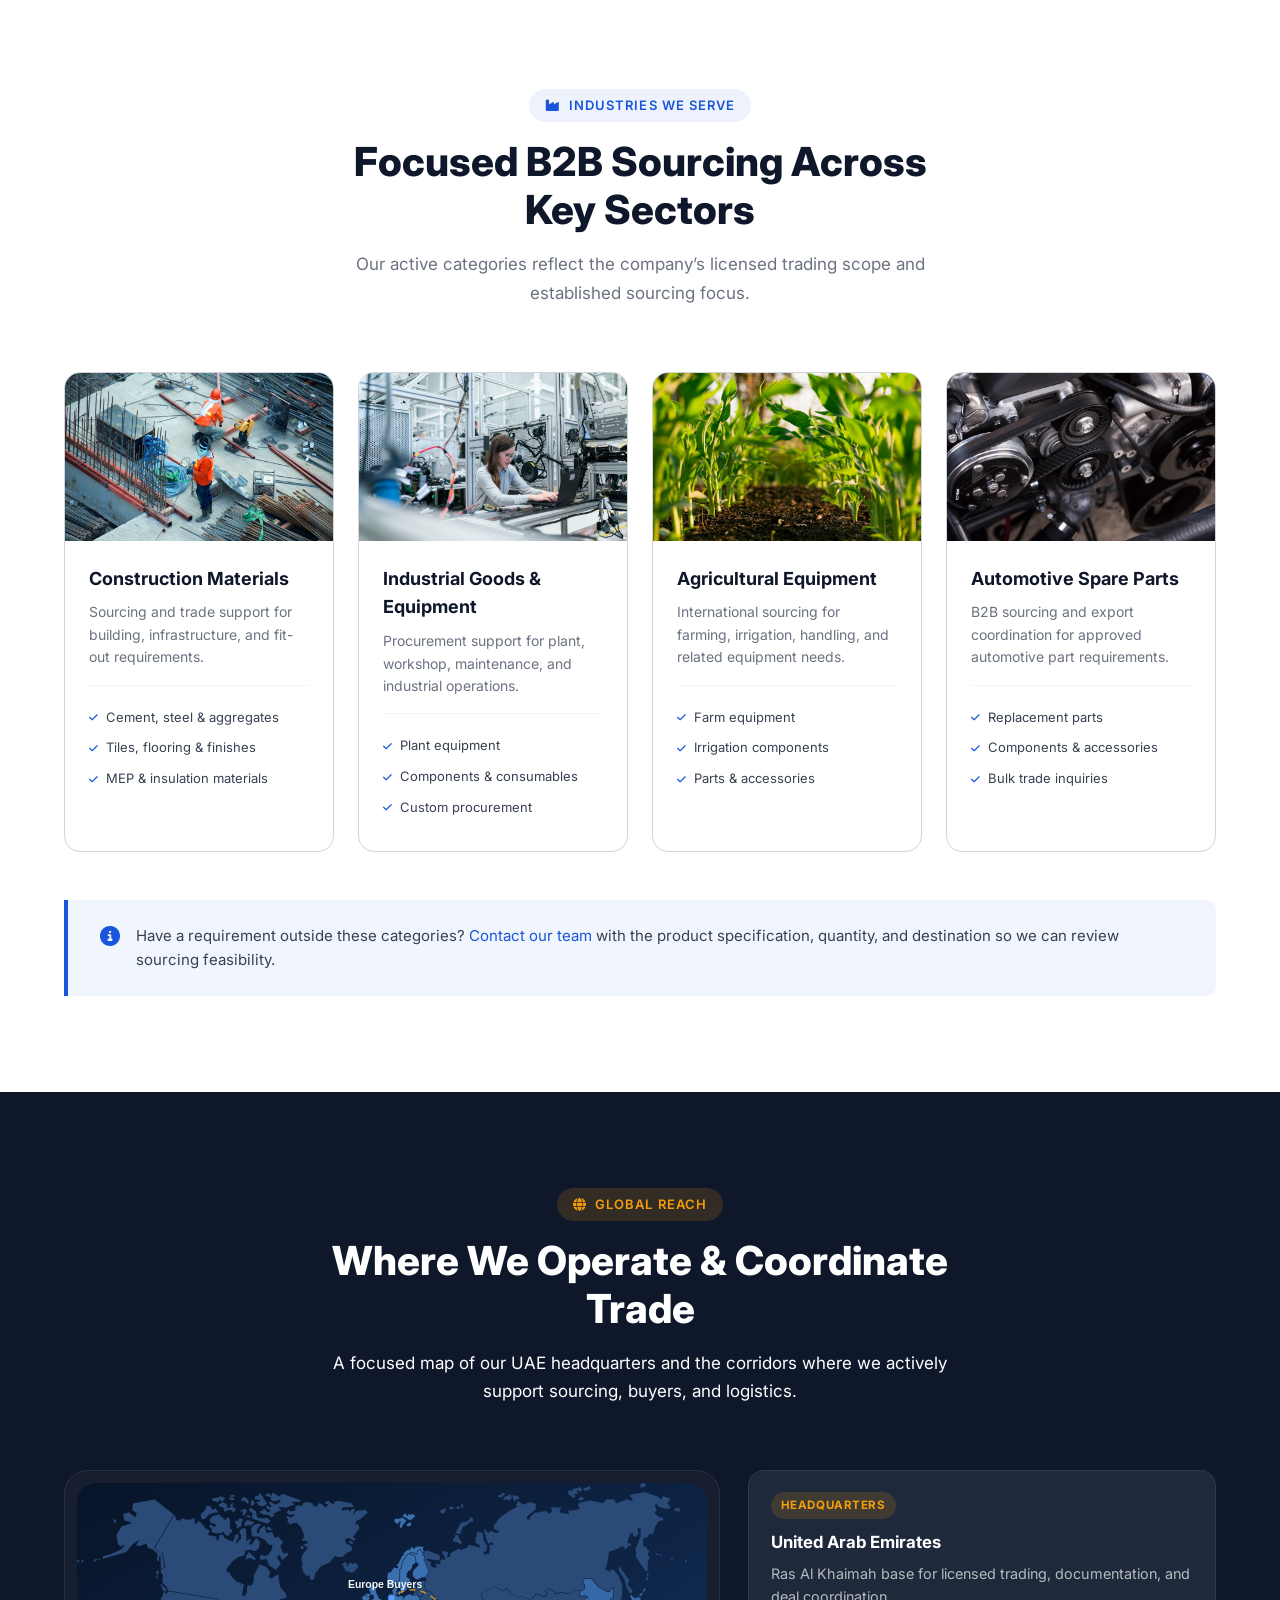
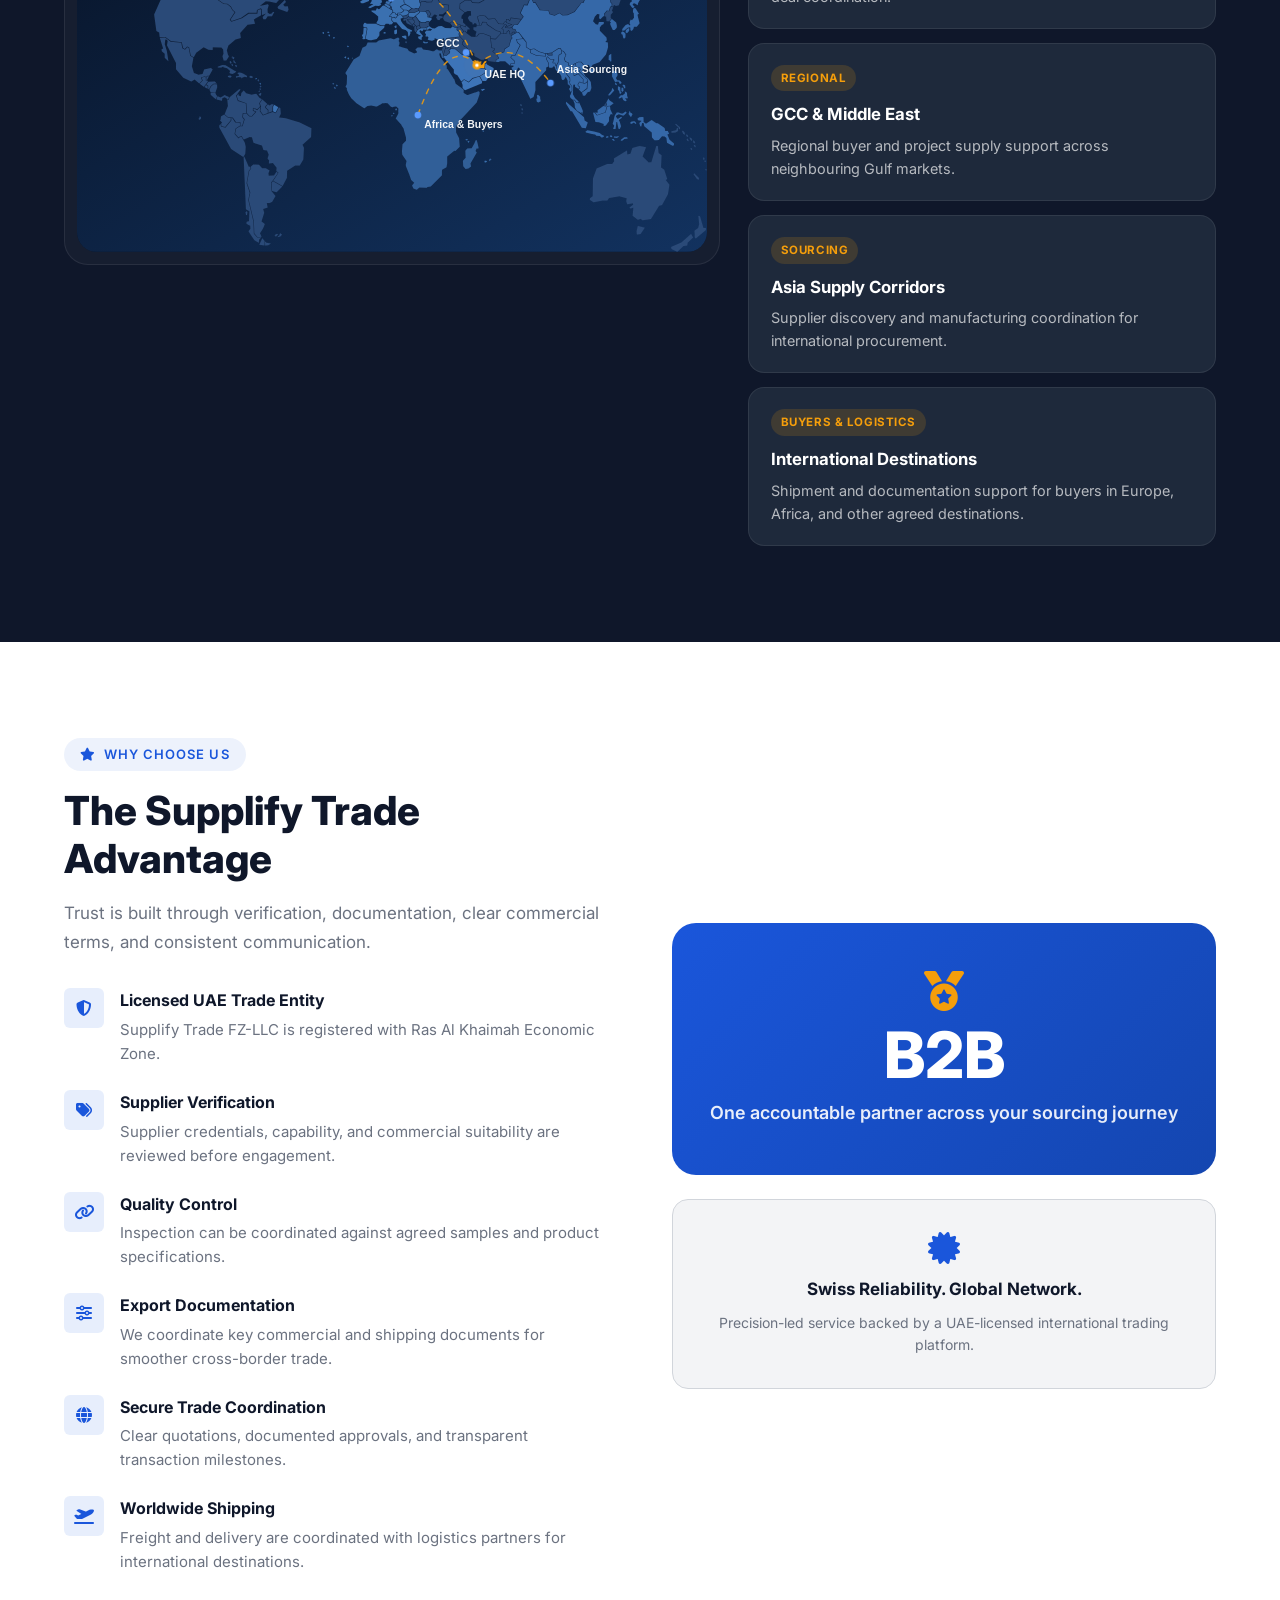
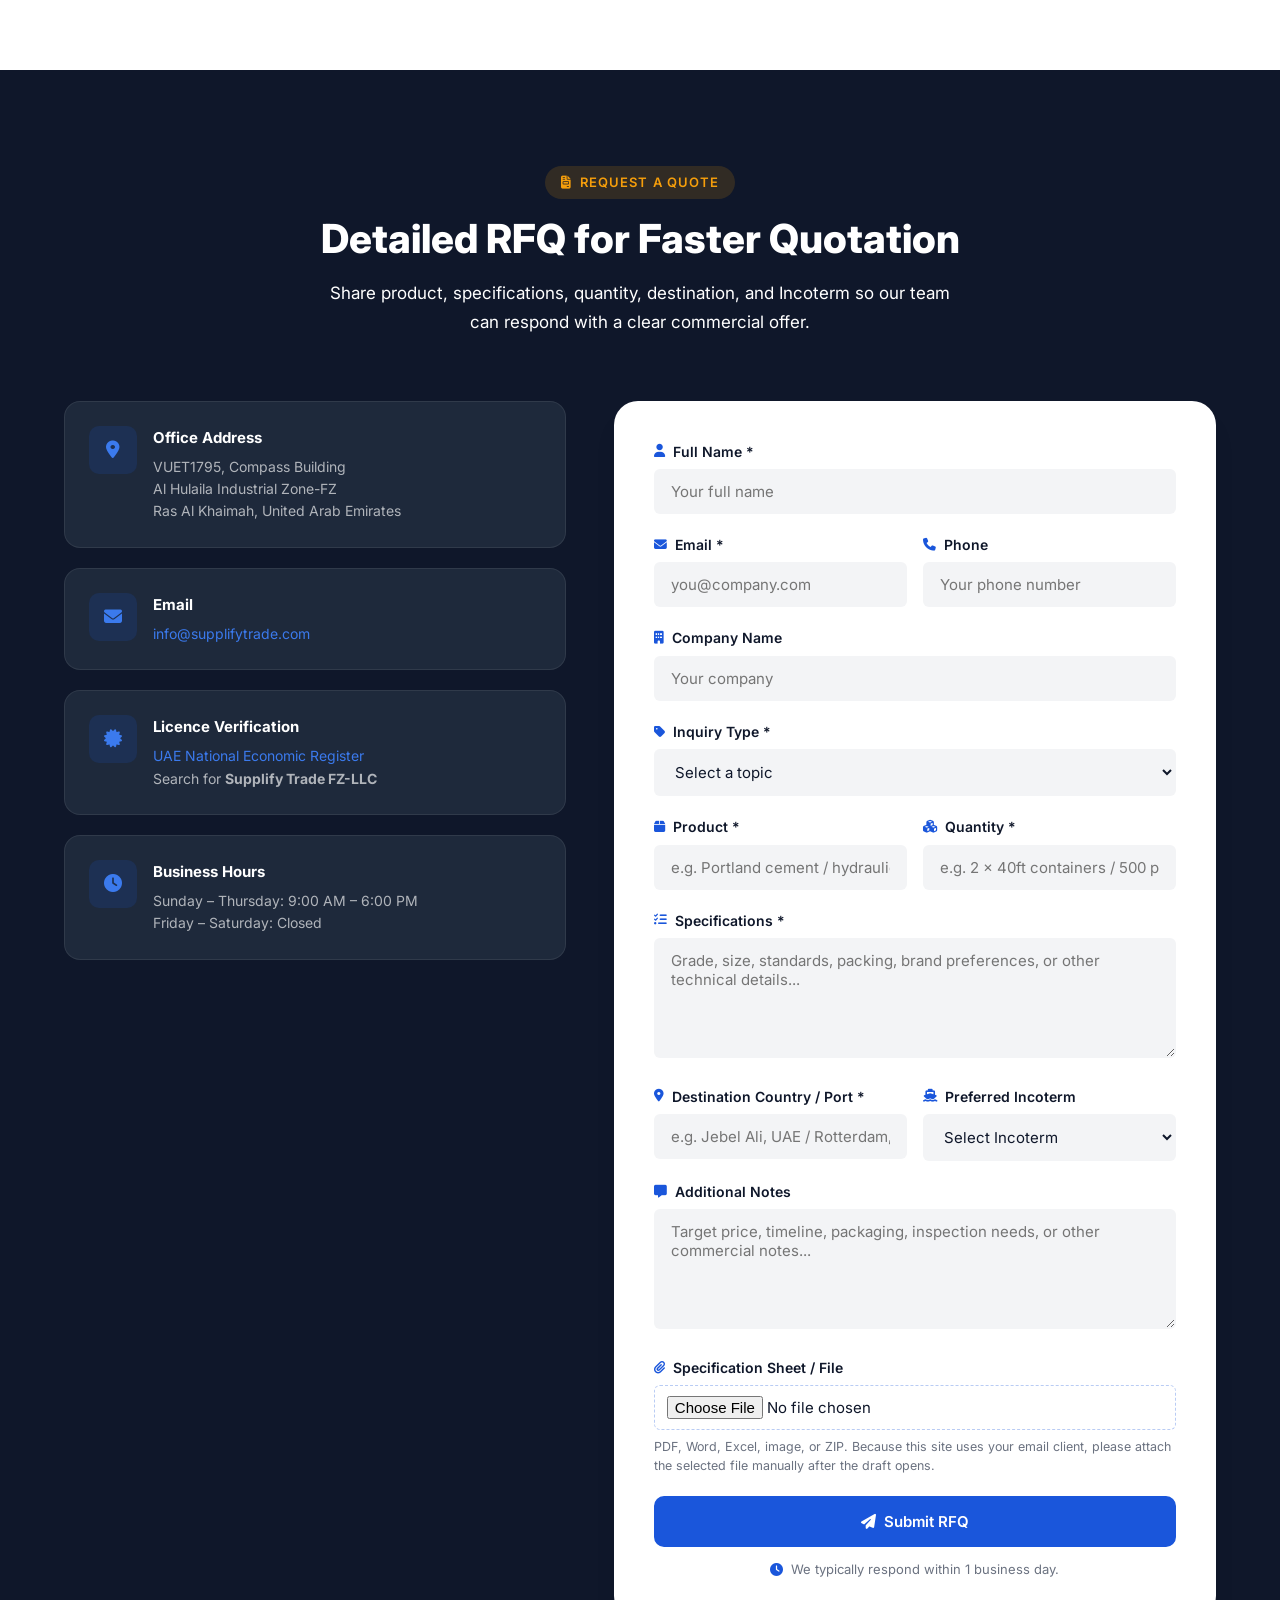
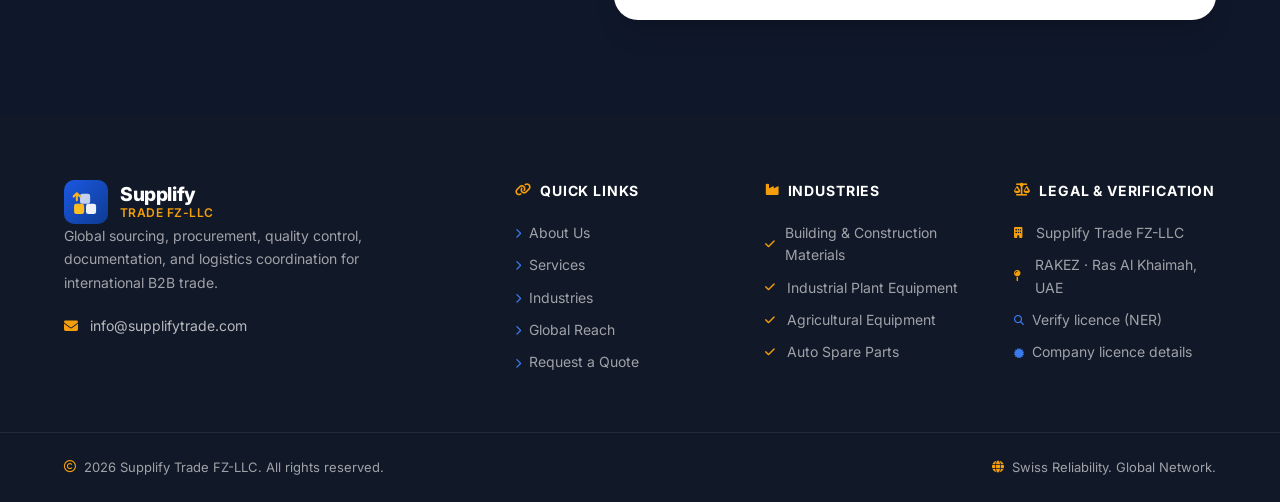
==== commit 7a601eae: "Bust social preview cache for OG image. Co-authored-by: Cursor <cursoragent@cursor.com>" ====
--- a/index.html
+++ b/index.html
@@ -22,8 +22,8 @@
   <meta property="og:url" content="https://supplifytrade.com/">
   <meta property="og:title" content="Supplify Trade FZ-LLC | Swiss Reliability. Global Network.">
   <meta property="og:description" content="Global sourcing, procurement, supplier verification, quality control, and international logistics from a RAKEZ-licensed UAE trading company.">
-  <meta property="og:image" content="https://supplifytrade.com/assets/og-image.jpg">
-  <meta property="og:image:secure_url" content="https://supplifytrade.com/assets/og-image.jpg">
+  <meta property="og:image" content="https://supplifytrade.com/assets/og-image.jpg?v=2">
+  <meta property="og:image:secure_url" content="https://supplifytrade.com/assets/og-image.jpg?v=2">
   <meta property="og:image:type" content="image/jpeg">
   <meta property="og:image:width" content="1200">
   <meta property="og:image:height" content="630">
@@ -33,7 +33,7 @@
   <meta name="twitter:card" content="summary_large_image">
   <meta name="twitter:title" content="Supplify Trade FZ-LLC | Swiss Reliability. Global Network.">
   <meta name="twitter:description" content="Global sourcing, procurement, supplier verification, quality control, and international logistics from the UAE.">
-  <meta name="twitter:image" content="https://supplifytrade.com/assets/og-image.jpg">
+  <meta name="twitter:image" content="https://supplifytrade.com/assets/og-image.jpg?v=2">
   <meta name="twitter:image:alt" content="Supplify Trade FZ-LLC — Swiss Reliability. Global Network.">
 
   <link rel="preconnect" href="https://fonts.googleapis.com">
--- a/css/style.css
+++ b/css/style.css
@@ -1194,7 +1194,7 @@
   display: grid;
   grid-template-columns: 1.4fr 1fr;
   gap: 28px;
-  align-items: stretch;
+  align-items: start;
 }
 
 .global-reach__map-wrap {
@@ -1203,13 +1203,13 @@
   border-radius: var(--radius-xl);
   padding: 12px;
   overflow: hidden;
-  min-height: 320px;
+  height: fit-content;
 }
 
 .global-reach__map {
   width: 100%;
   height: auto;
-  min-height: 300px;
+  aspect-ratio: 784 / 459;
   display: block;
   border: 0;
   border-radius: calc(var(--radius-xl) - 4px);
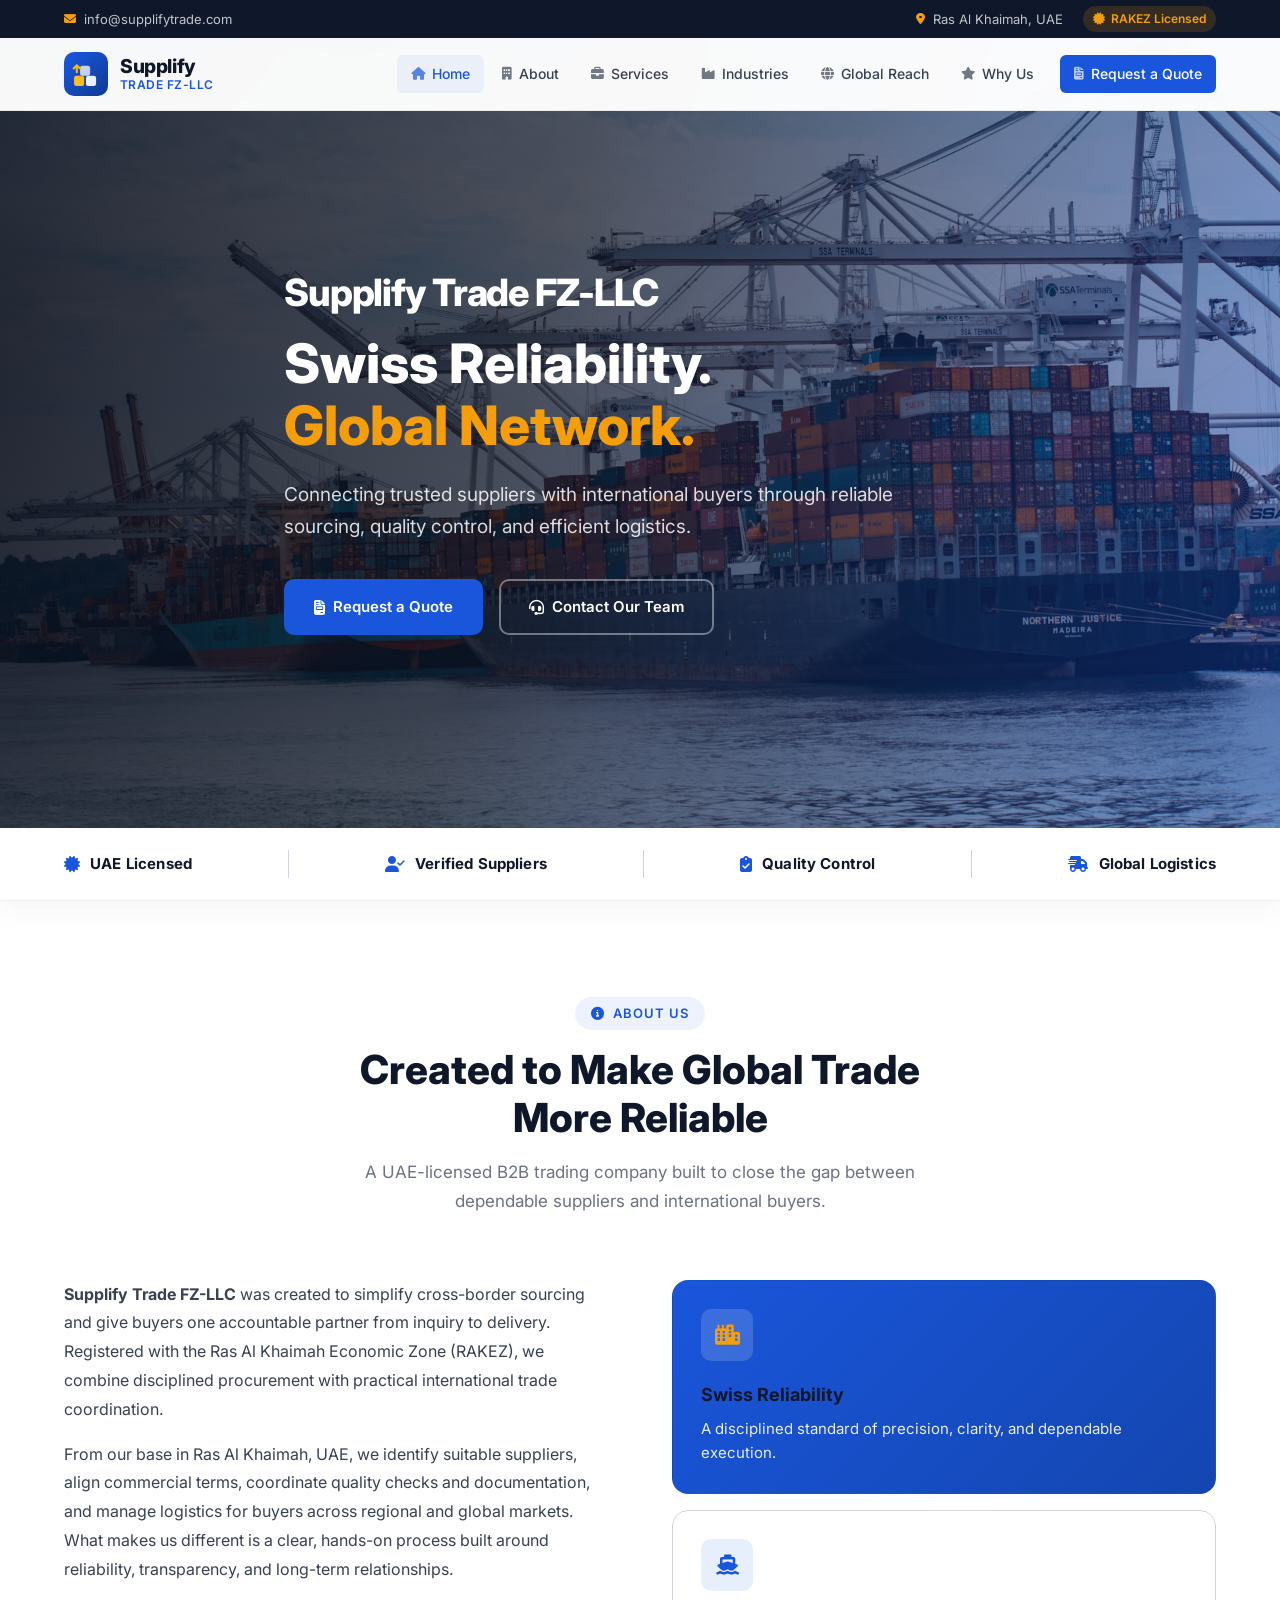
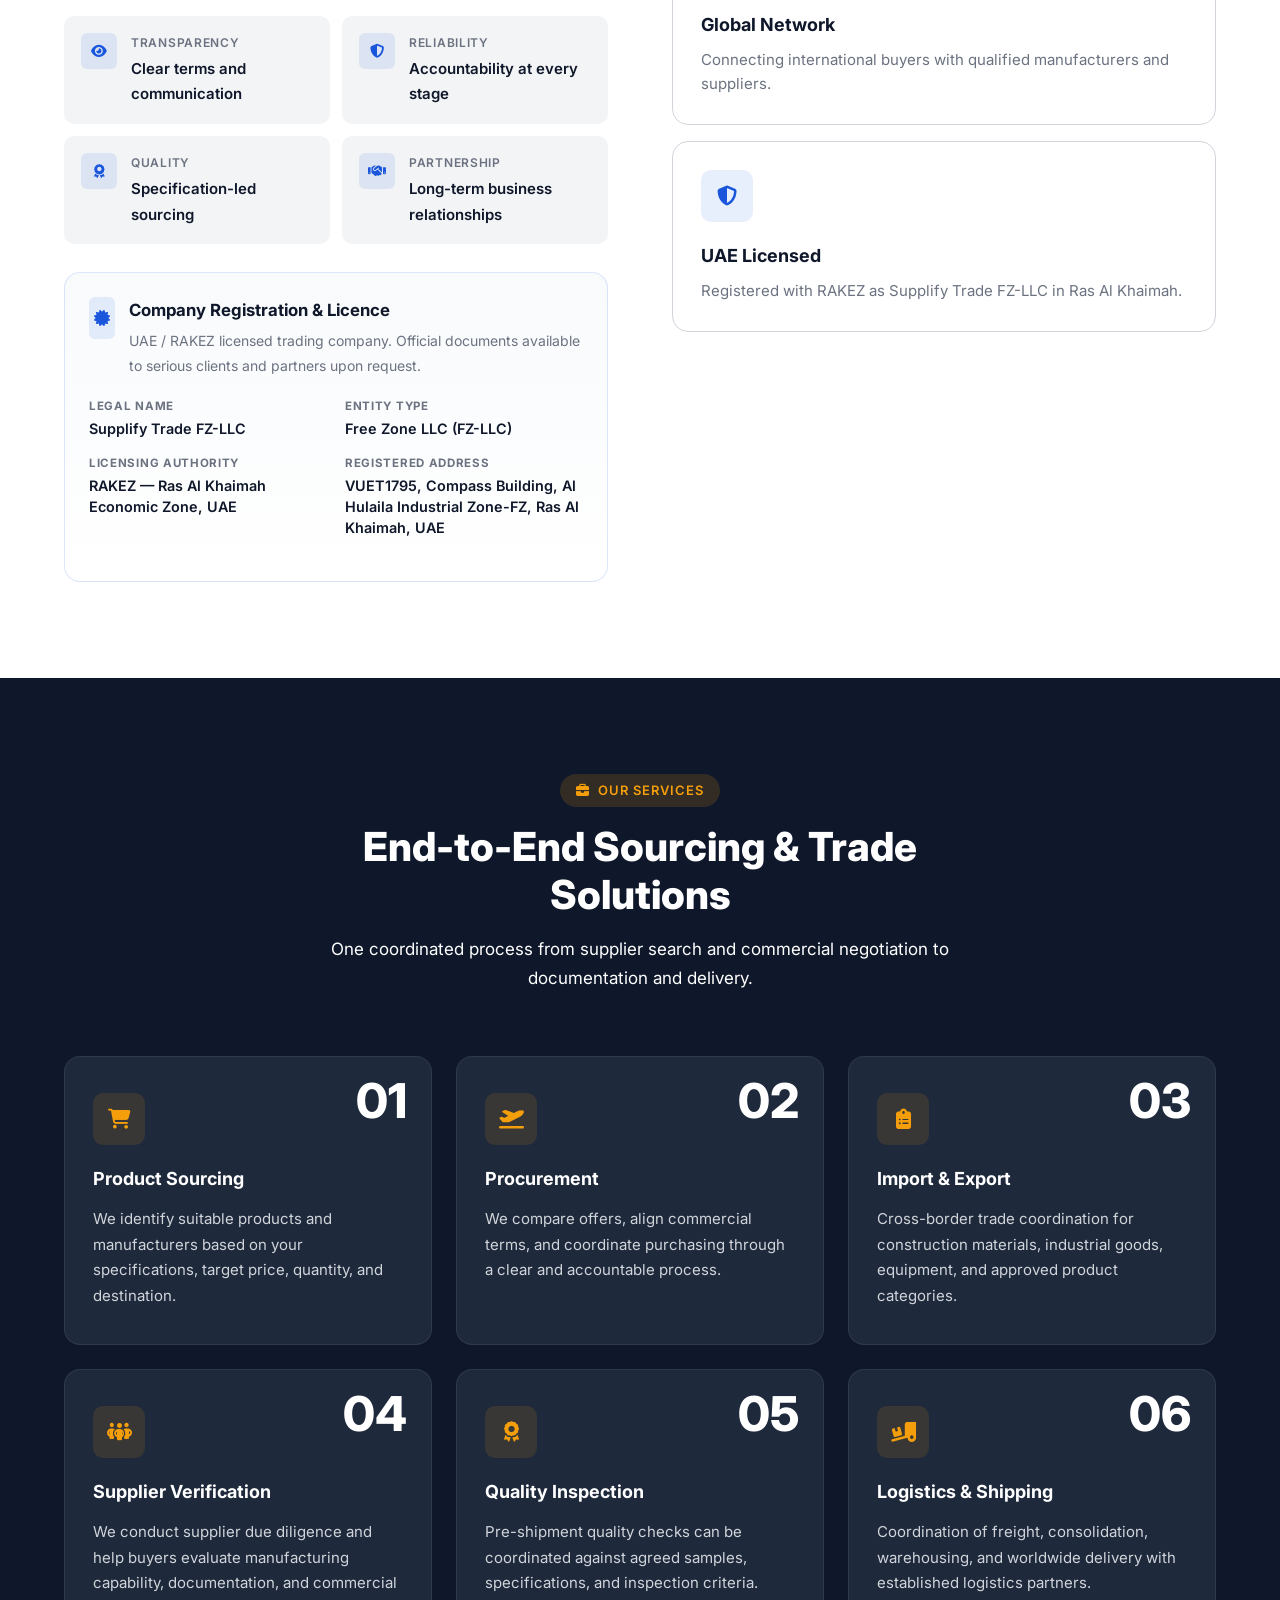
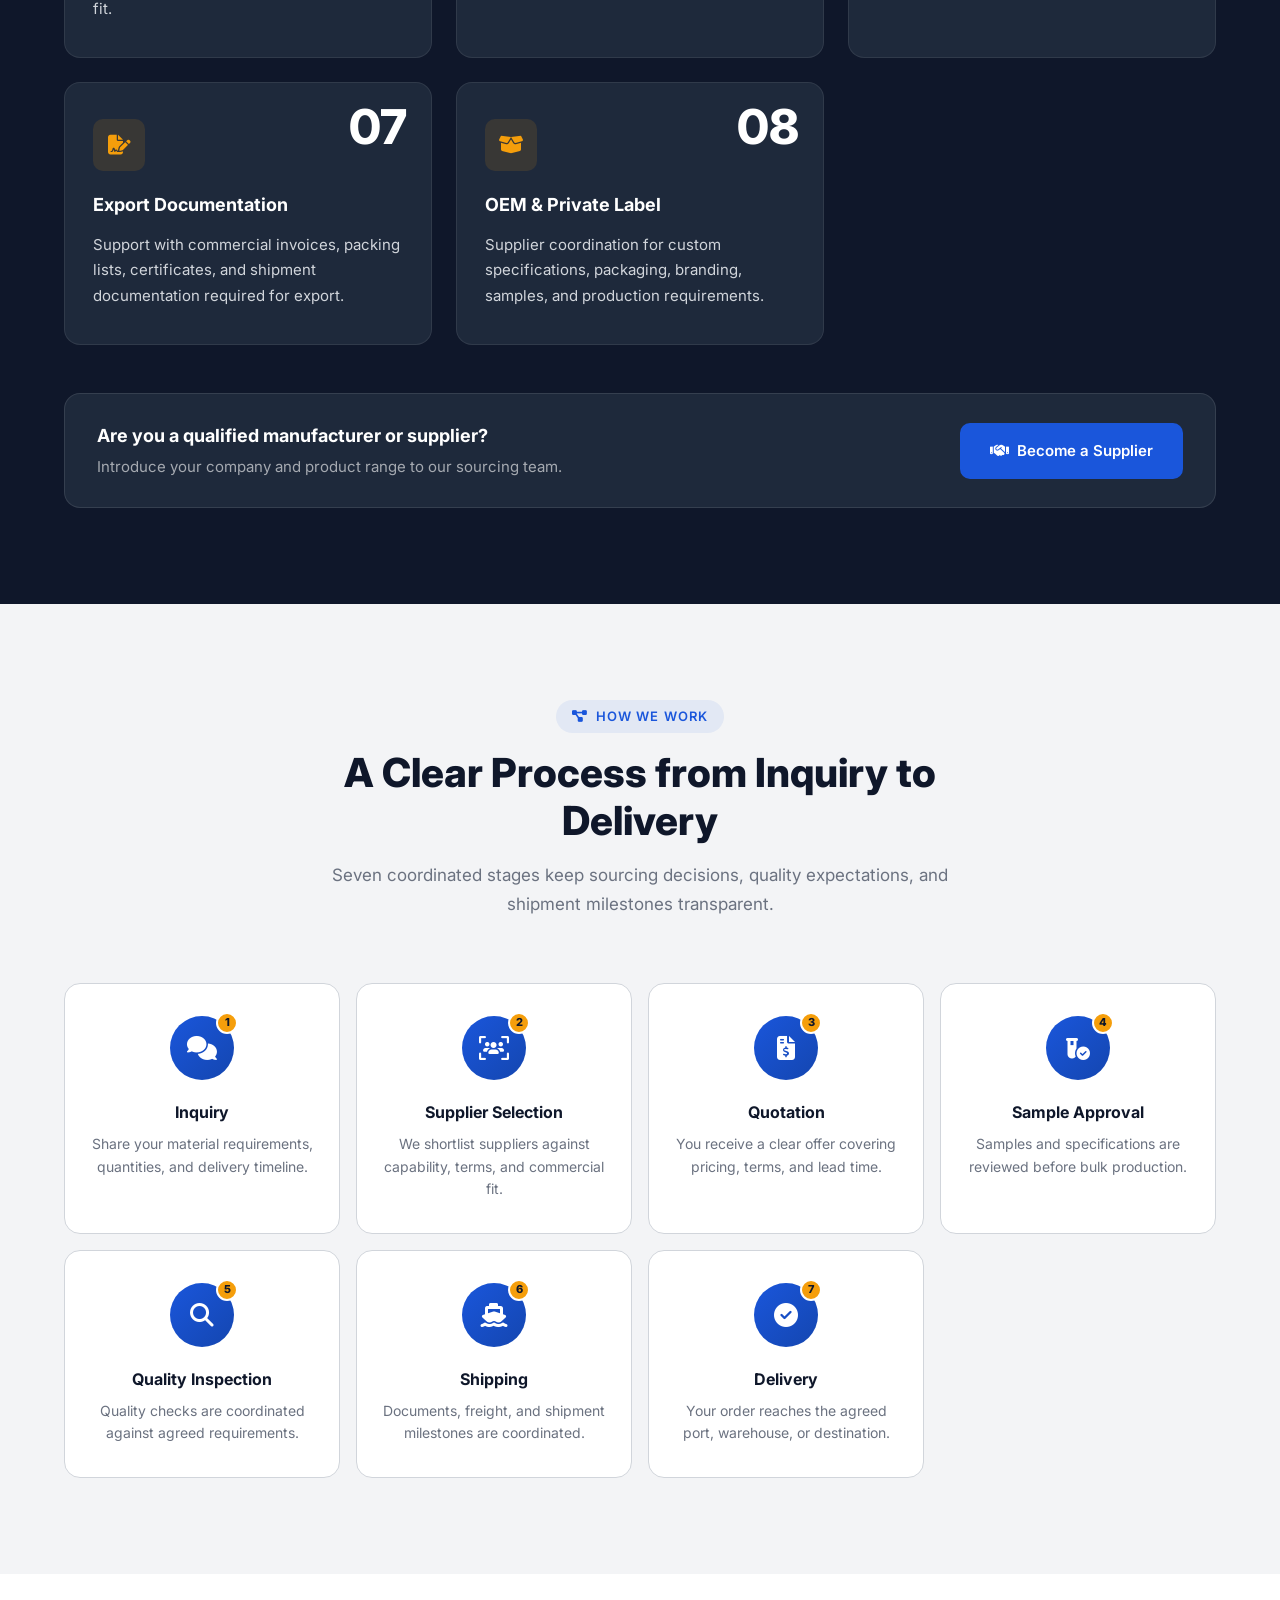
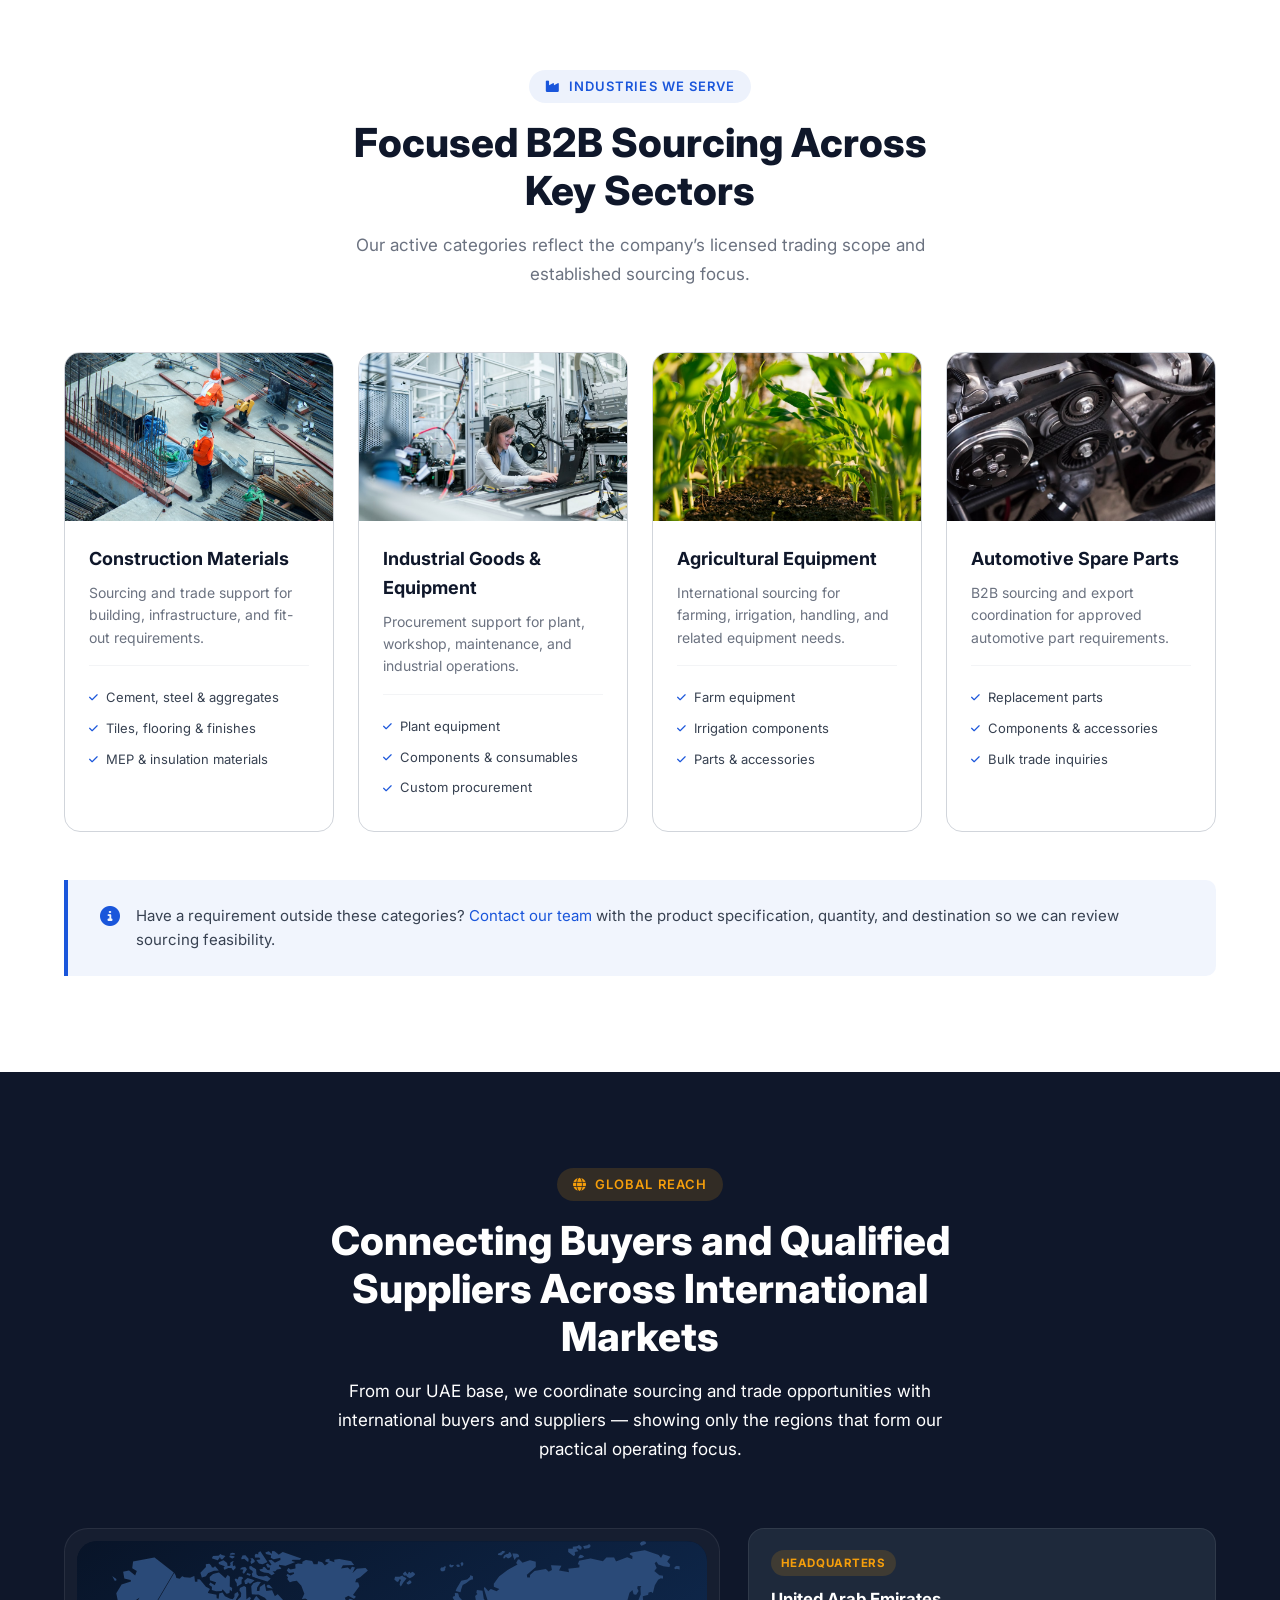
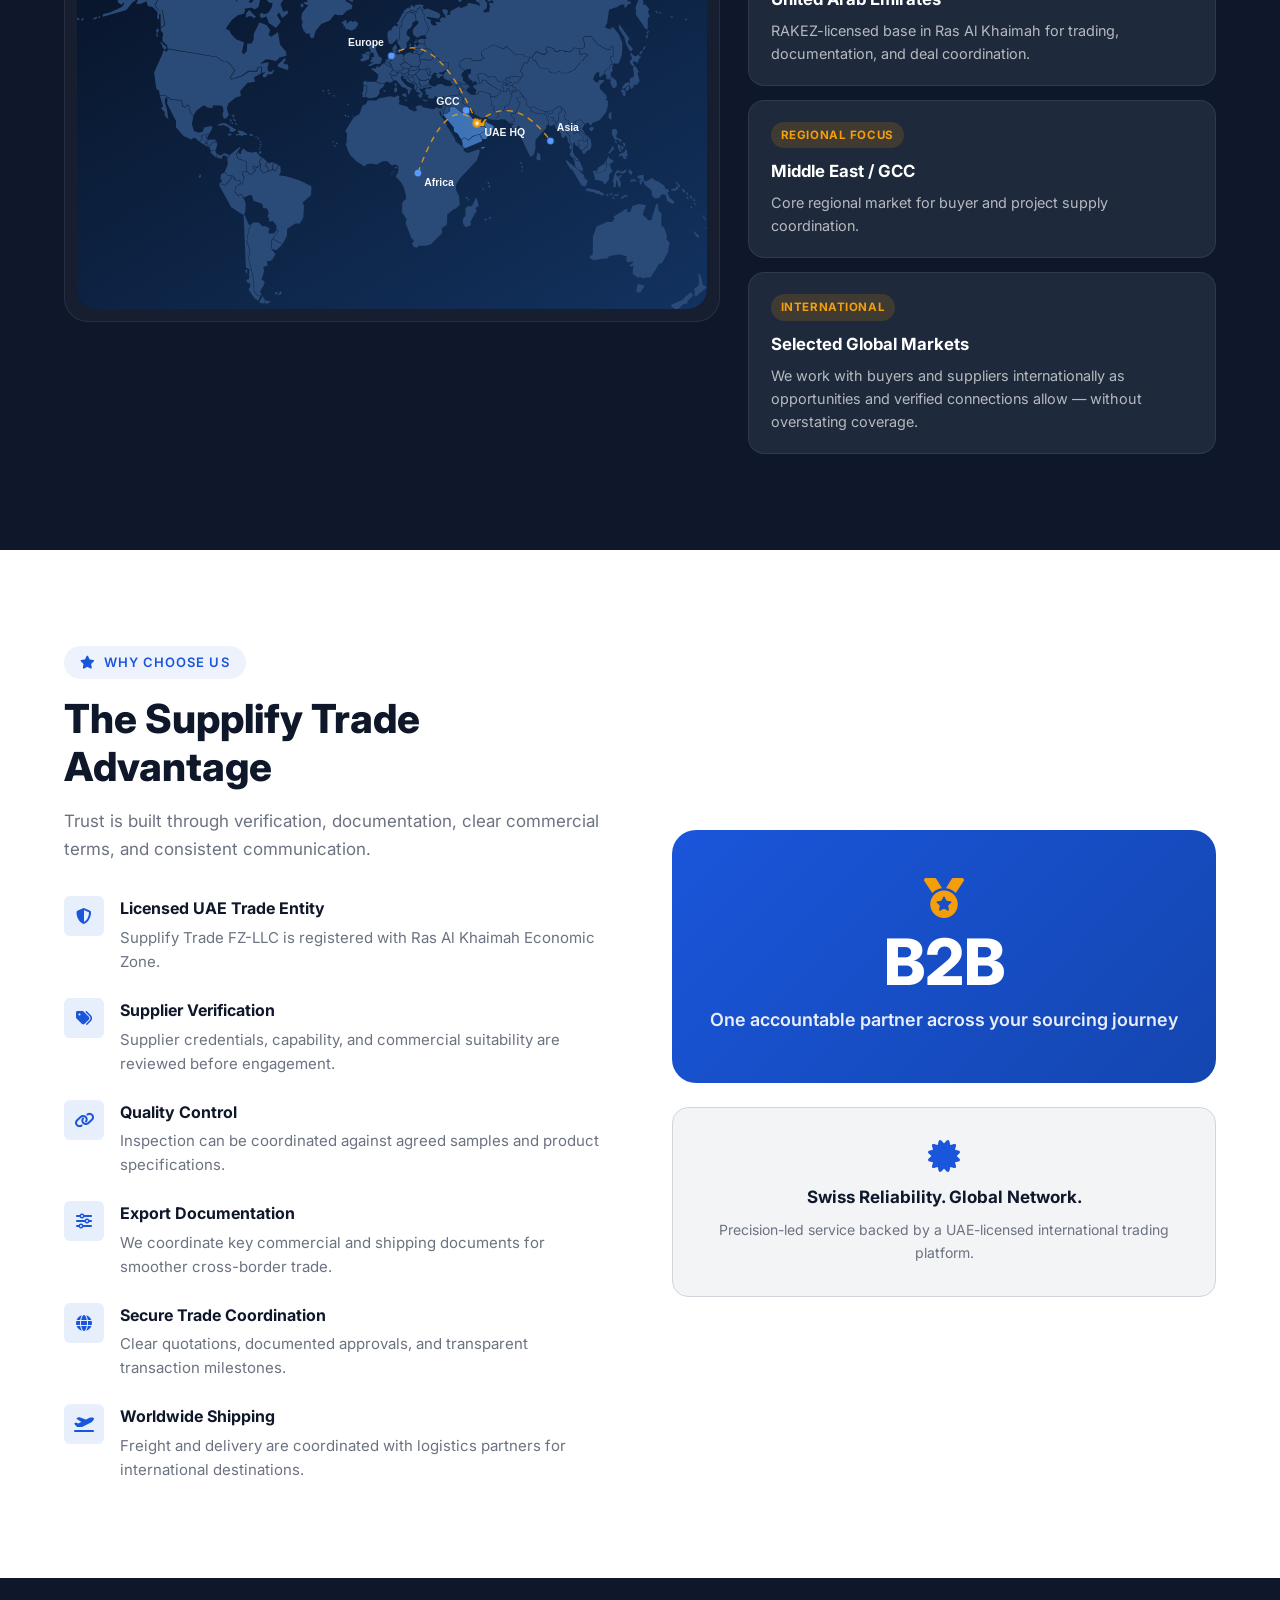
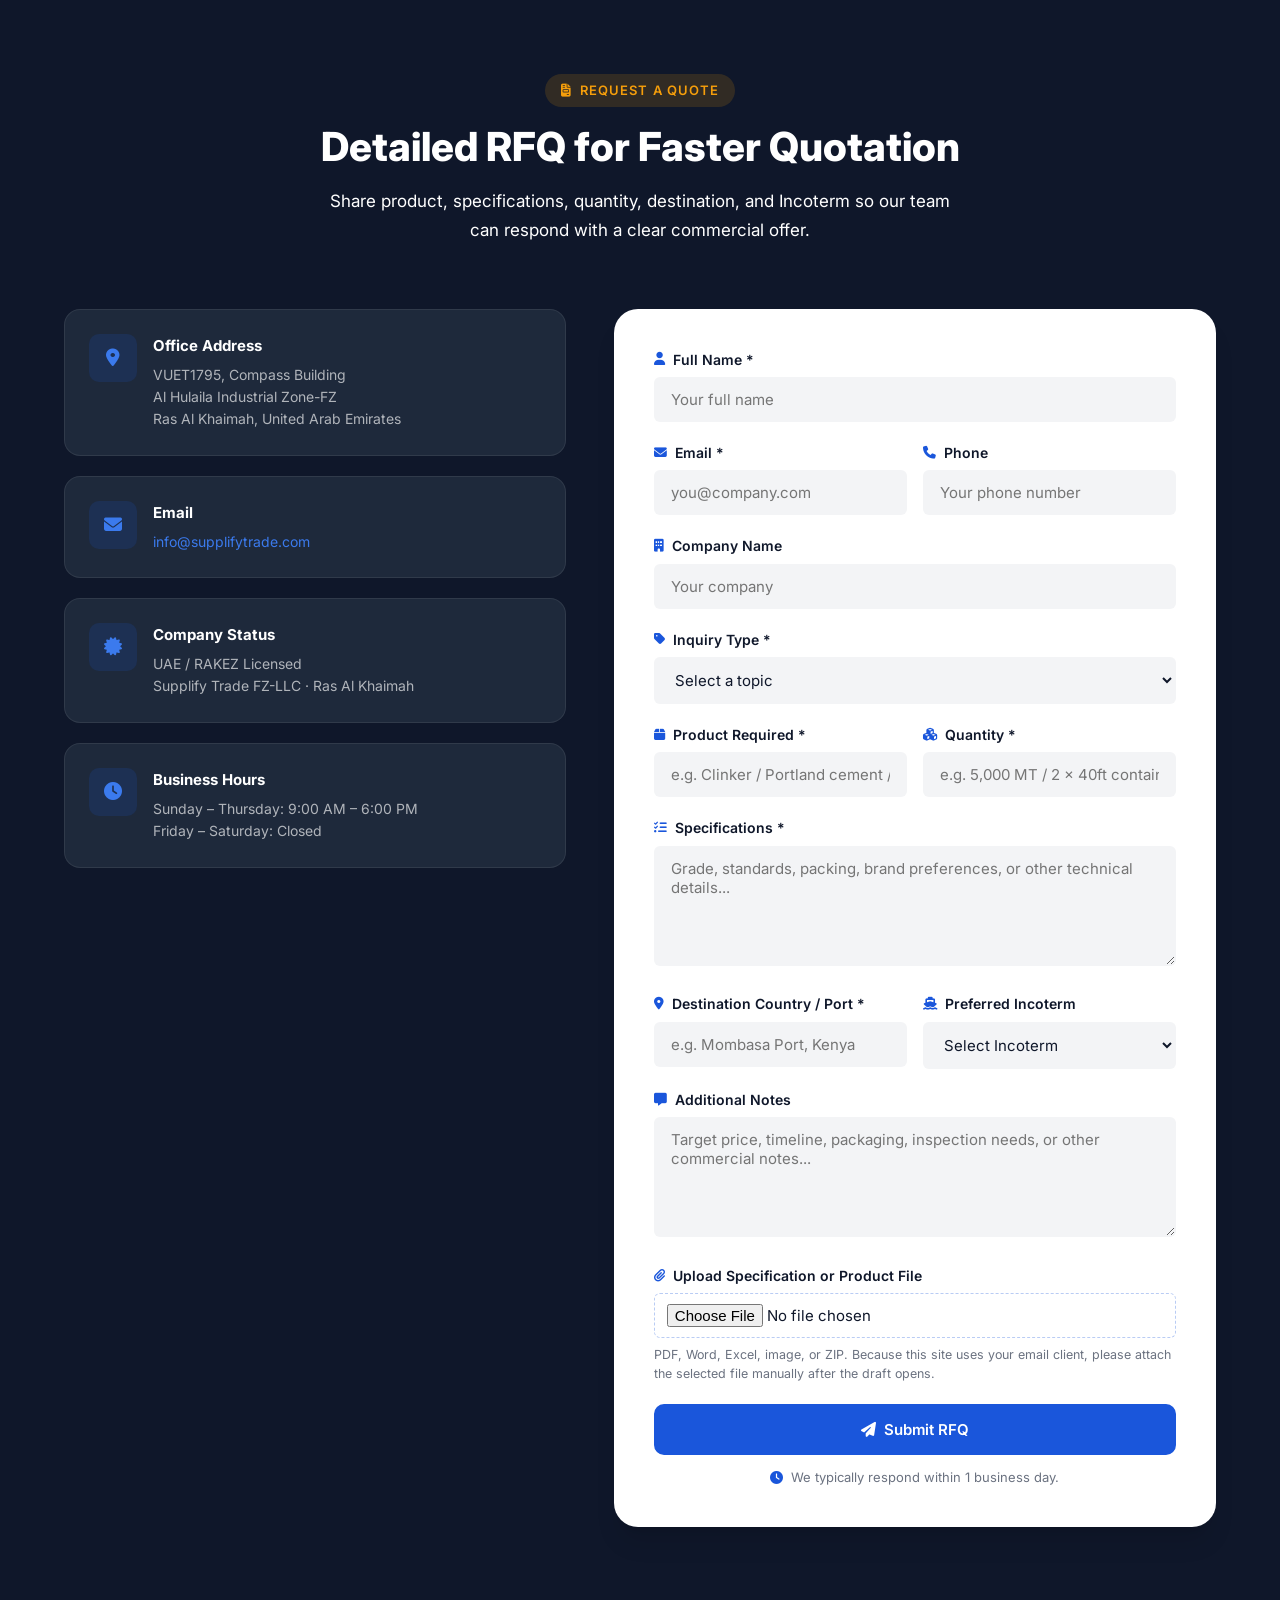
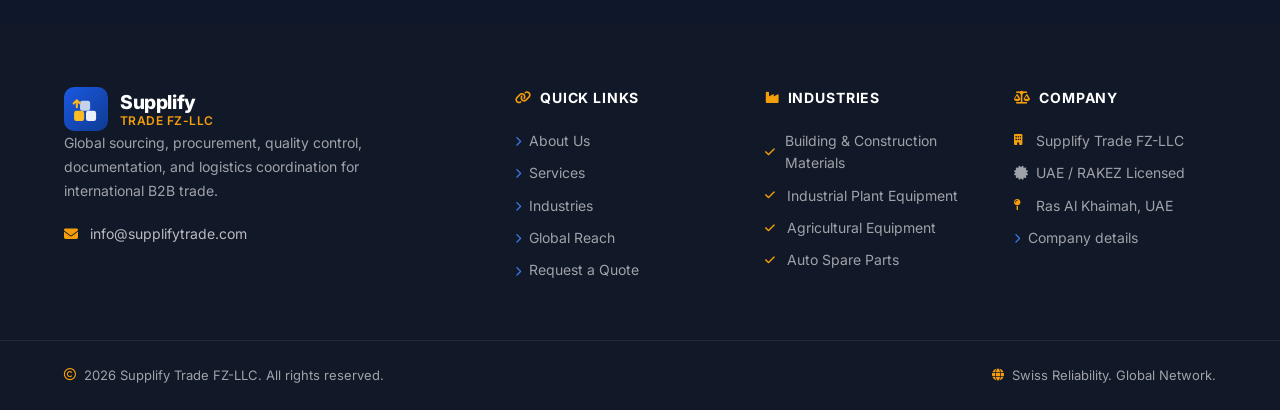
==== commit 6741945e: "Remove verification links and simplify Global Reach claims. Co-authored-by: Cursor <cursoragent@curs" ====
--- a/index.html
+++ b/index.html
@@ -61,10 +61,7 @@
           "addressLocality": "Ras Al Khaimah",
           "addressCountry": "AE"
         },
-        "areaServed": ["AE", "Middle East", "Asia", "Europe", "Africa"],
-        "sameAs": [
-          "https://rakez.com/"
-        ]
+        "areaServed": "International"
       },
       {
         "@type": "WebSite",
@@ -248,7 +245,7 @@
                 <i class="fa-solid fa-certificate"></i>
                 <div>
                   <h3>Company Registration & Licence</h3>
-                  <p>Official details for verification and due diligence.</p>
+                  <p>UAE / RAKEZ licensed trading company. Official documents available to serious clients and partners upon request.</p>
                 </div>
               </div>
               <dl class="licence-box__grid">
@@ -262,23 +259,13 @@
                 </div>
                 <div>
                   <dt>Licensing Authority</dt>
-                  <dd>RAKEZ — Ras Al Khaimah Economic Zone</dd>
+                  <dd>RAKEZ — Ras Al Khaimah Economic Zone, UAE</dd>
                 </div>
                 <div>
                   <dt>Registered Address</dt>
                   <dd>VUET1795, Compass Building, Al Hulaila Industrial Zone-FZ, Ras Al Khaimah, UAE</dd>
                 </div>
               </dl>
-              <div class="licence-box__actions">
-                <a class="btn btn--primary btn--sm" href="https://www.growth.gov.ae/G2C/" target="_blank" rel="noopener noreferrer">
-                  <i class="fa-solid fa-magnifying-glass"></i>
-                  Verify via UAE National Economic Register
-                </a>
-                <a class="btn btn--ghost btn--sm" href="https://rakez.com/" target="_blank" rel="noopener noreferrer">
-                  <i class="fa-solid fa-arrow-up-right-from-square"></i>
-                  Visit RAKEZ
-                </a>
-              </div>
             </div>
           </div>
 
@@ -552,8 +539,8 @@
       <div class="container">
         <div class="section__header section__header--light">
           <span class="section__tag section__tag--light"><i class="fa-solid fa-globe"></i> Global Reach</span>
-          <h2 class="section__title section__title--light">Where We Operate & Coordinate Trade</h2>
-          <p class="section__desc section__desc--light">A focused map of our UAE headquarters and the corridors where we actively support sourcing, buyers, and logistics.</p>
+          <h2 class="section__title section__title--light">Connecting Buyers and Qualified Suppliers Across International Markets</h2>
+          <p class="section__desc section__desc--light">From our UAE base, we coordinate sourcing and trade opportunities with international buyers and suppliers — showing only the regions that form our practical operating focus.</p>
         </div>
 
         <div class="global-reach__layout">
@@ -562,7 +549,7 @@
               class="global-reach__map"
               type="image/svg+xml"
               data="assets/world-reach-map.svg"
-              aria-label="Animated world map highlighting UAE headquarters and trade corridors across GCC, Asia, Europe and Africa"
+              aria-label="World map highlighting UAE headquarters and Middle East focus for international trade coordination"
             ></object>
           </div>
 
@@ -570,22 +557,17 @@
             <article class="reach-card">
               <span class="reach-card__badge">Headquarters</span>
               <h3>United Arab Emirates</h3>
-              <p>Ras Al Khaimah base for licensed trading, documentation, and deal coordination.</p>
+              <p>RAKEZ-licensed base in Ras Al Khaimah for trading, documentation, and deal coordination.</p>
             </article>
             <article class="reach-card">
-              <span class="reach-card__badge">Regional</span>
-              <h3>GCC & Middle East</h3>
-              <p>Regional buyer and project supply support across neighbouring Gulf markets.</p>
+              <span class="reach-card__badge">Regional Focus</span>
+              <h3>Middle East / GCC</h3>
+              <p>Core regional market for buyer and project supply coordination.</p>
             </article>
             <article class="reach-card">
-              <span class="reach-card__badge">Sourcing</span>
-              <h3>Asia Supply Corridors</h3>
-              <p>Supplier discovery and manufacturing coordination for international procurement.</p>
-            </article>
-            <article class="reach-card">
-              <span class="reach-card__badge">Buyers & Logistics</span>
-              <h3>International Destinations</h3>
-              <p>Shipment and documentation support for buyers in Europe, Africa, and other agreed destinations.</p>
+              <span class="reach-card__badge">International</span>
+              <h3>Selected Global Markets</h3>
+              <p>We work with buyers and suppliers internationally as opportunities and verified connections allow — without overstating coverage.</p>
             </article>
           </div>
         </div>
@@ -699,11 +681,8 @@
                 <i class="fa-solid fa-certificate"></i>
               </div>
               <div>
-                <h4>Licence Verification</h4>
-                <p>
-                  <a href="https://www.growth.gov.ae/G2C/" target="_blank" rel="noopener noreferrer">UAE National Economic Register</a><br>
-                  Search for <strong>Supplify Trade FZ-LLC</strong>
-                </p>
+                <h4>Company Status</h4>
+                <p>UAE / RAKEZ Licensed<br>Supplify Trade FZ-LLC · Ras Al Khaimah</p>
               </div>
             </div>
 
@@ -750,22 +729,22 @@
             </div>
             <div class="form__row">
               <div class="form__group">
-                <label for="product"><i class="fa-solid fa-box"></i> Product *</label>
-                <input type="text" id="product" name="product" required placeholder="e.g. Portland cement / hydraulic pump">
+                <label for="product"><i class="fa-solid fa-box"></i> Product Required *</label>
+                <input type="text" id="product" name="product" required placeholder="e.g. Clinker / Portland cement / hydraulic pump">
               </div>
               <div class="form__group">
                 <label for="quantity"><i class="fa-solid fa-cubes"></i> Quantity *</label>
-                <input type="text" id="quantity" name="quantity" required placeholder="e.g. 2 x 40ft containers / 500 pcs">
+                <input type="text" id="quantity" name="quantity" required placeholder="e.g. 5,000 MT / 2 x 40ft containers">
               </div>
             </div>
             <div class="form__group">
               <label for="specifications"><i class="fa-solid fa-list-check"></i> Specifications *</label>
-              <textarea id="specifications" name="specifications" rows="3" required placeholder="Grade, size, standards, packing, brand preferences, or other technical details..."></textarea>
+              <textarea id="specifications" name="specifications" rows="3" required placeholder="Grade, standards, packing, brand preferences, or other technical details..."></textarea>
             </div>
             <div class="form__row">
               <div class="form__group">
                 <label for="destination"><i class="fa-solid fa-location-dot"></i> Destination Country / Port *</label>
-                <input type="text" id="destination" name="destination" required placeholder="e.g. Jebel Ali, UAE / Rotterdam, NL">
+                <input type="text" id="destination" name="destination" required placeholder="e.g. Mombasa Port, Kenya">
               </div>
               <div class="form__group">
                 <label for="incoterm"><i class="fa-solid fa-ship"></i> Preferred Incoterm</label>
@@ -786,7 +765,7 @@
               <textarea id="message" name="message" rows="3" placeholder="Target price, timeline, packaging, inspection needs, or other commercial notes..."></textarea>
             </div>
             <div class="form__group">
-              <label for="attachment"><i class="fa-solid fa-paperclip"></i> Specification Sheet / File</label>
+              <label for="attachment"><i class="fa-solid fa-paperclip"></i> Upload Specification or Product File</label>
               <input type="file" id="attachment" name="attachment" accept=".pdf,.doc,.docx,.xls,.xlsx,.jpg,.jpeg,.png,.zip">
               <p class="form__hint">PDF, Word, Excel, image, or ZIP. Because this site uses your email client, please attach the selected file manually after the draft opens.</p>
             </div>
@@ -842,12 +821,12 @@
       </div>
 
       <div class="footer__links">
-        <h4><i class="fa-solid fa-scale-balanced"></i> Legal & Verification</h4>
+        <h4><i class="fa-solid fa-scale-balanced"></i> Company</h4>
         <ul>
           <li><i class="fa-solid fa-building"></i> Supplify Trade FZ-LLC</li>
-          <li><i class="fa-solid fa-map-pin"></i> RAKEZ · Ras Al Khaimah, UAE</li>
-          <li><a href="https://www.growth.gov.ae/G2C/" target="_blank" rel="noopener noreferrer"><i class="fa-solid fa-magnifying-glass"></i> Verify licence (NER)</a></li>
-          <li><a href="#licence"><i class="fa-solid fa-certificate"></i> Company licence details</a></li>
+          <li><i class="fa-solid fa-certificate"></i> UAE / RAKEZ Licensed</li>
+          <li><i class="fa-solid fa-map-pin"></i> Ras Al Khaimah, UAE</li>
+          <li><a href="#licence"><i class="fa-solid fa-chevron-right"></i> Company details</a></li>
         </ul>
       </div>
     </div>
